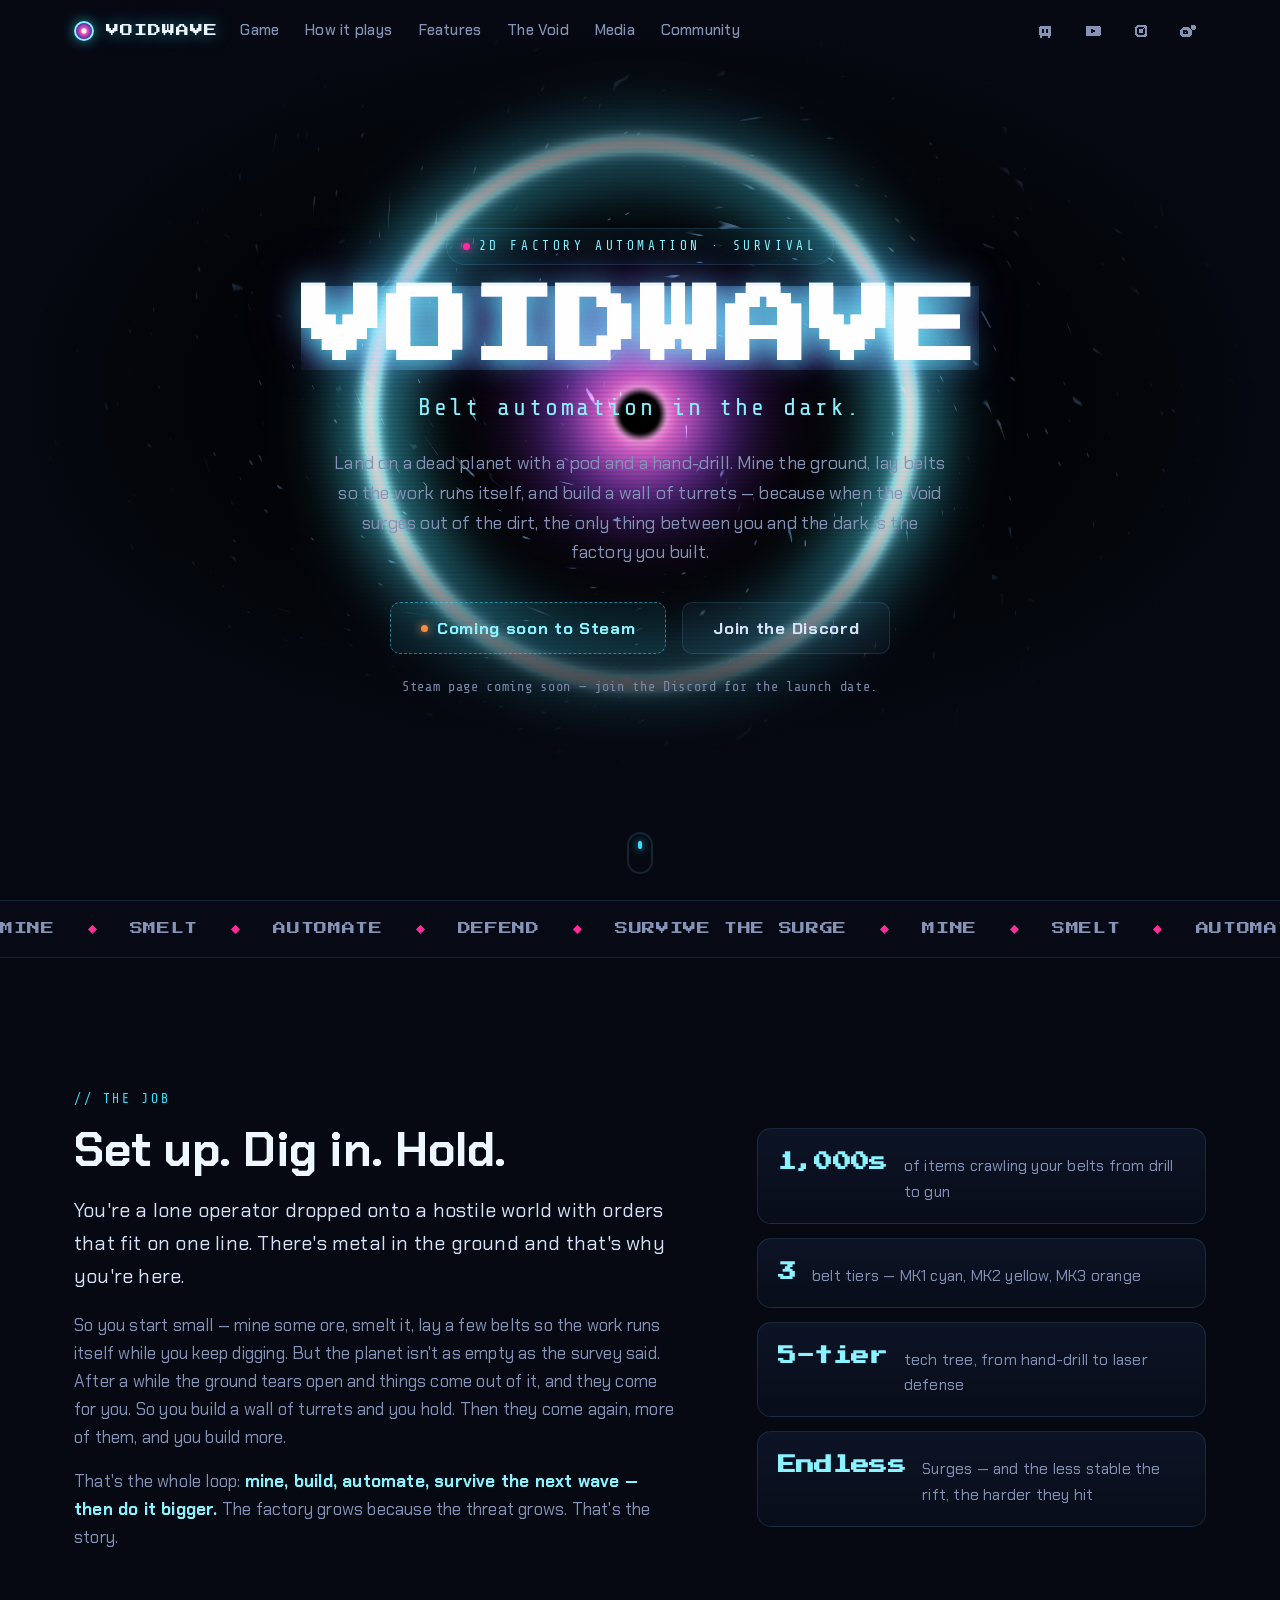
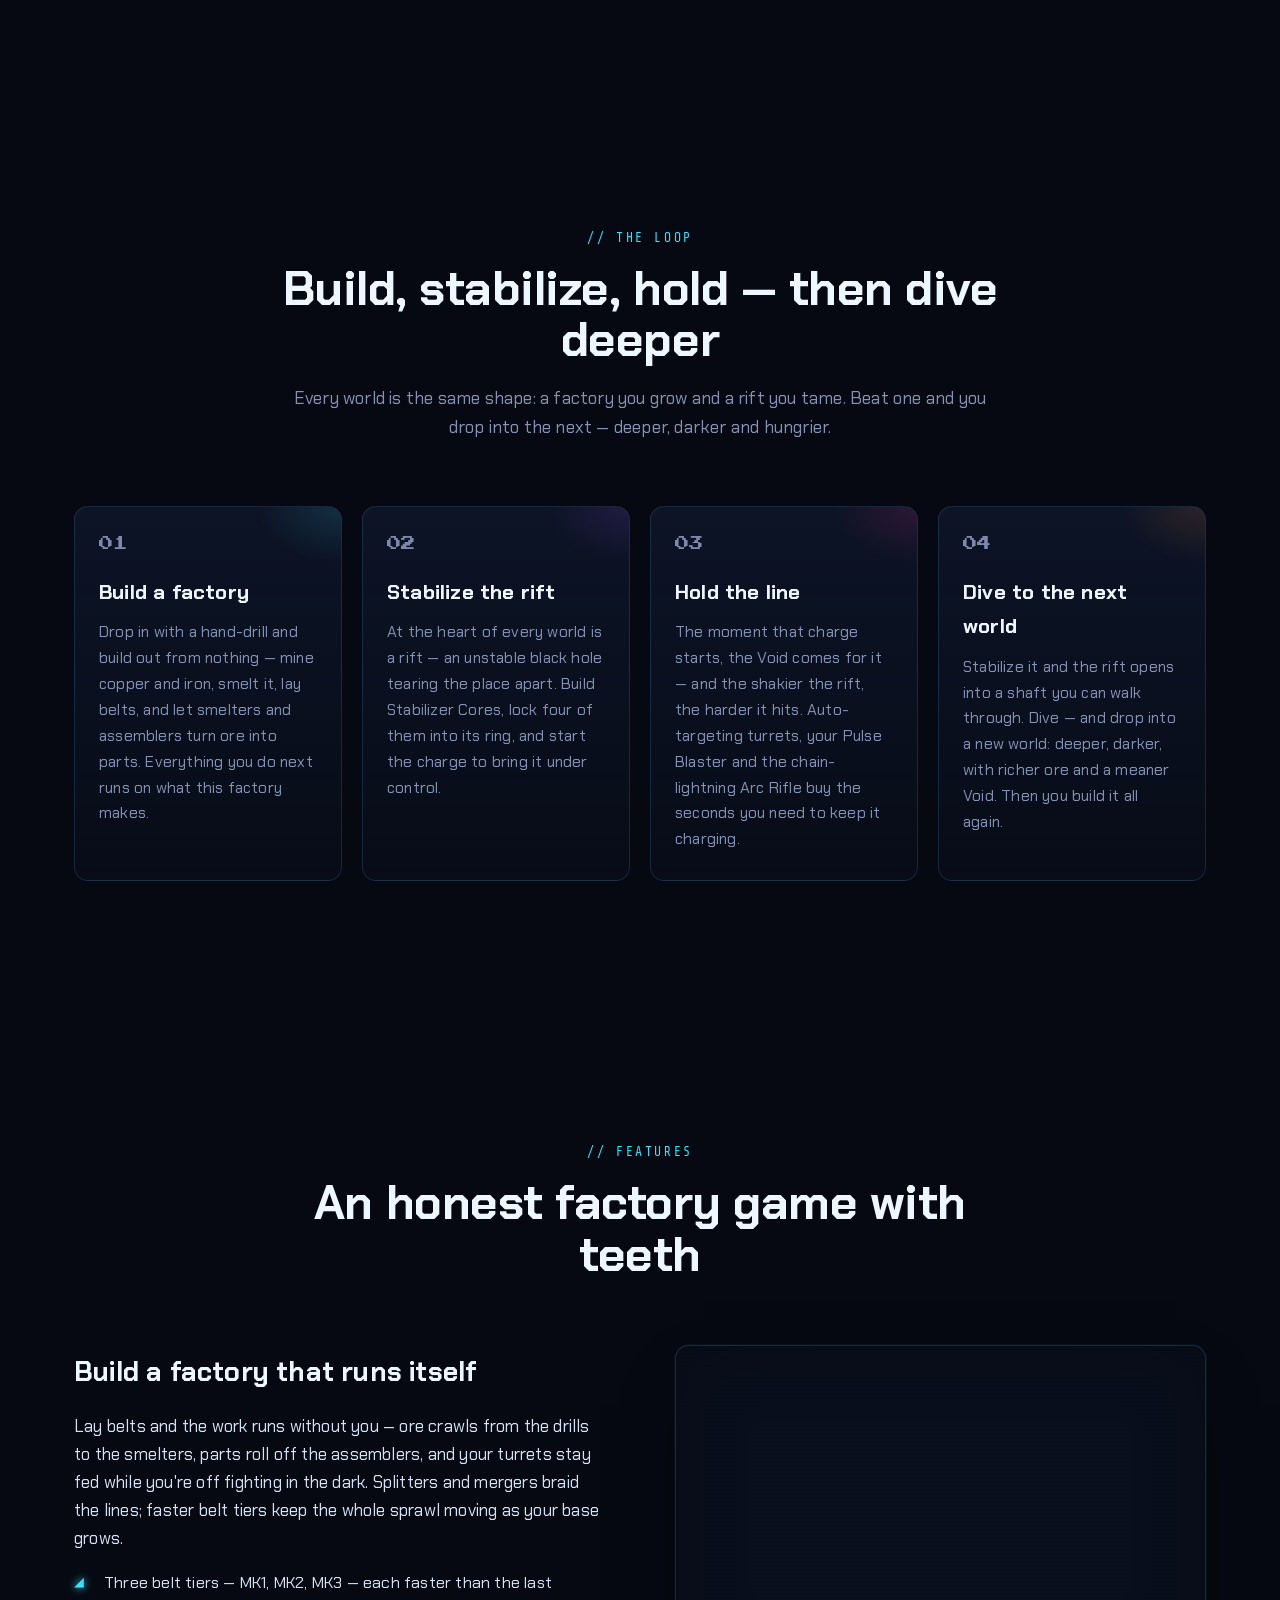
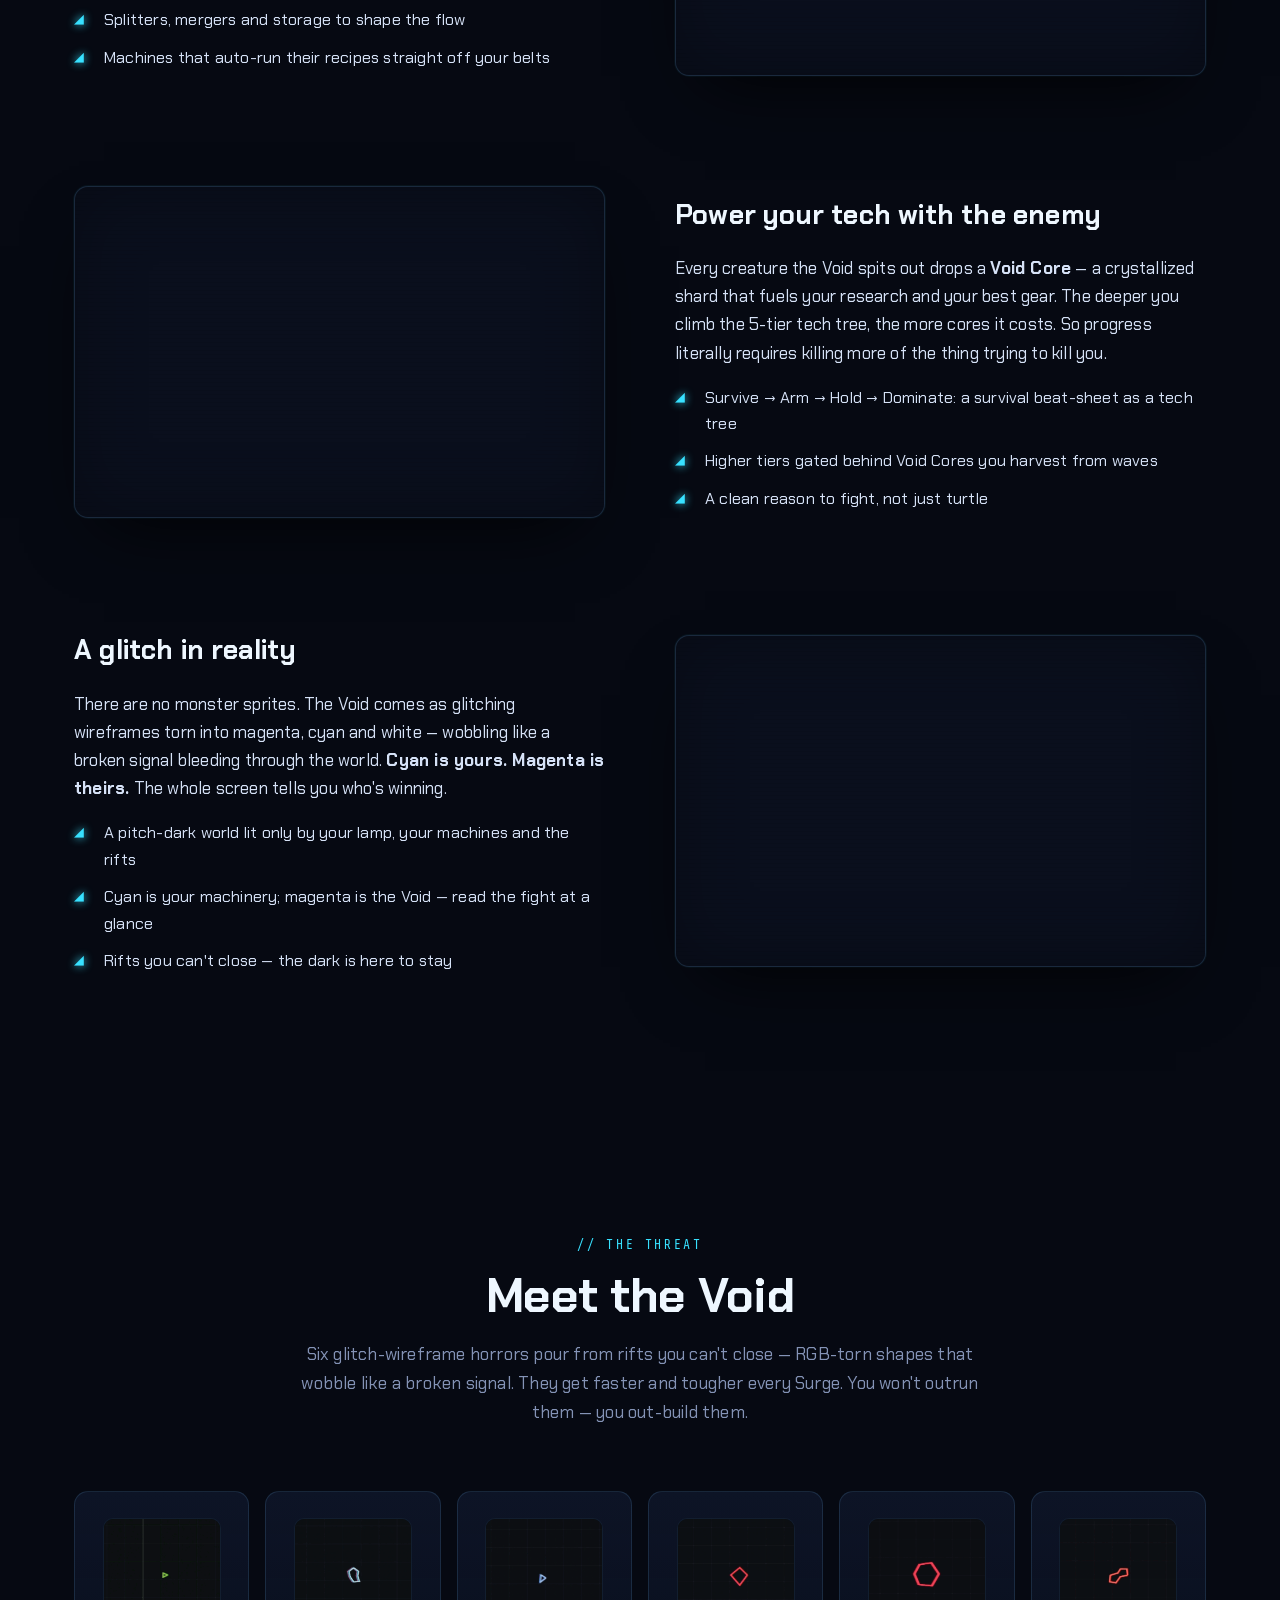
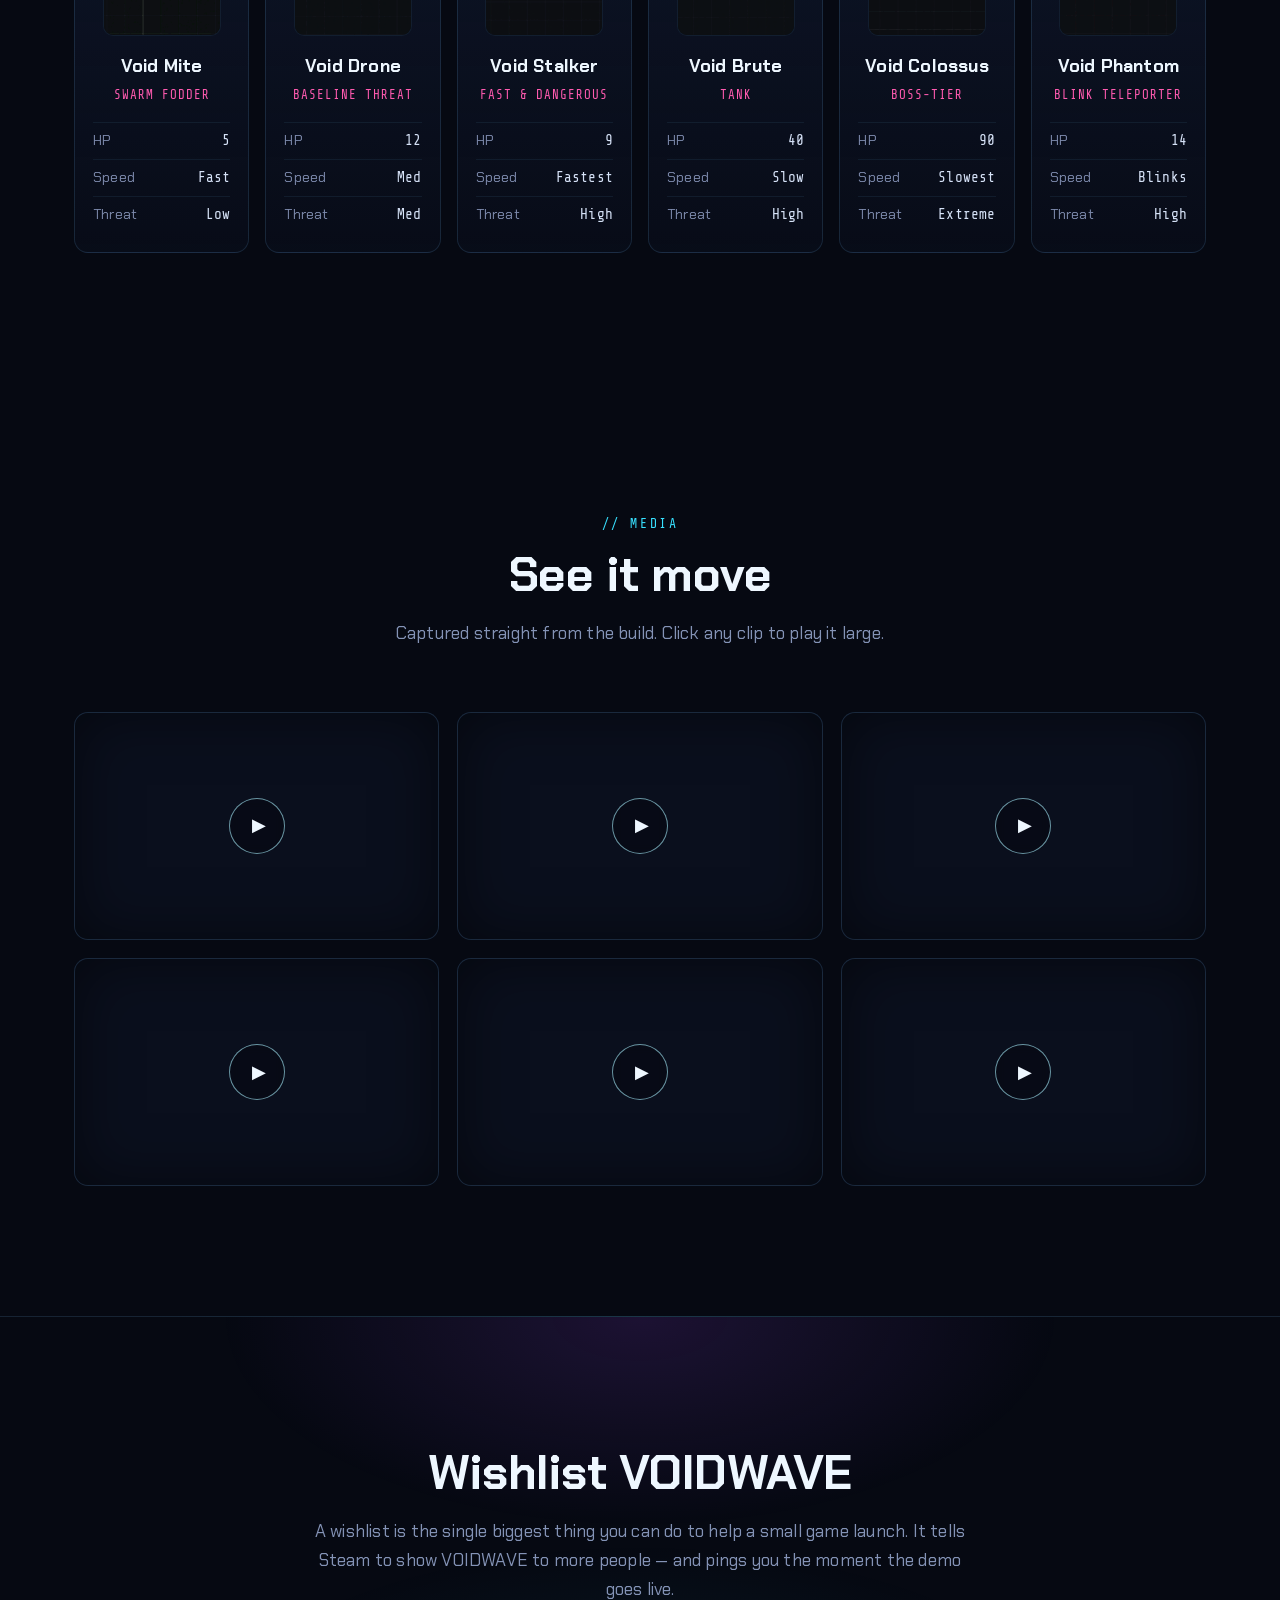
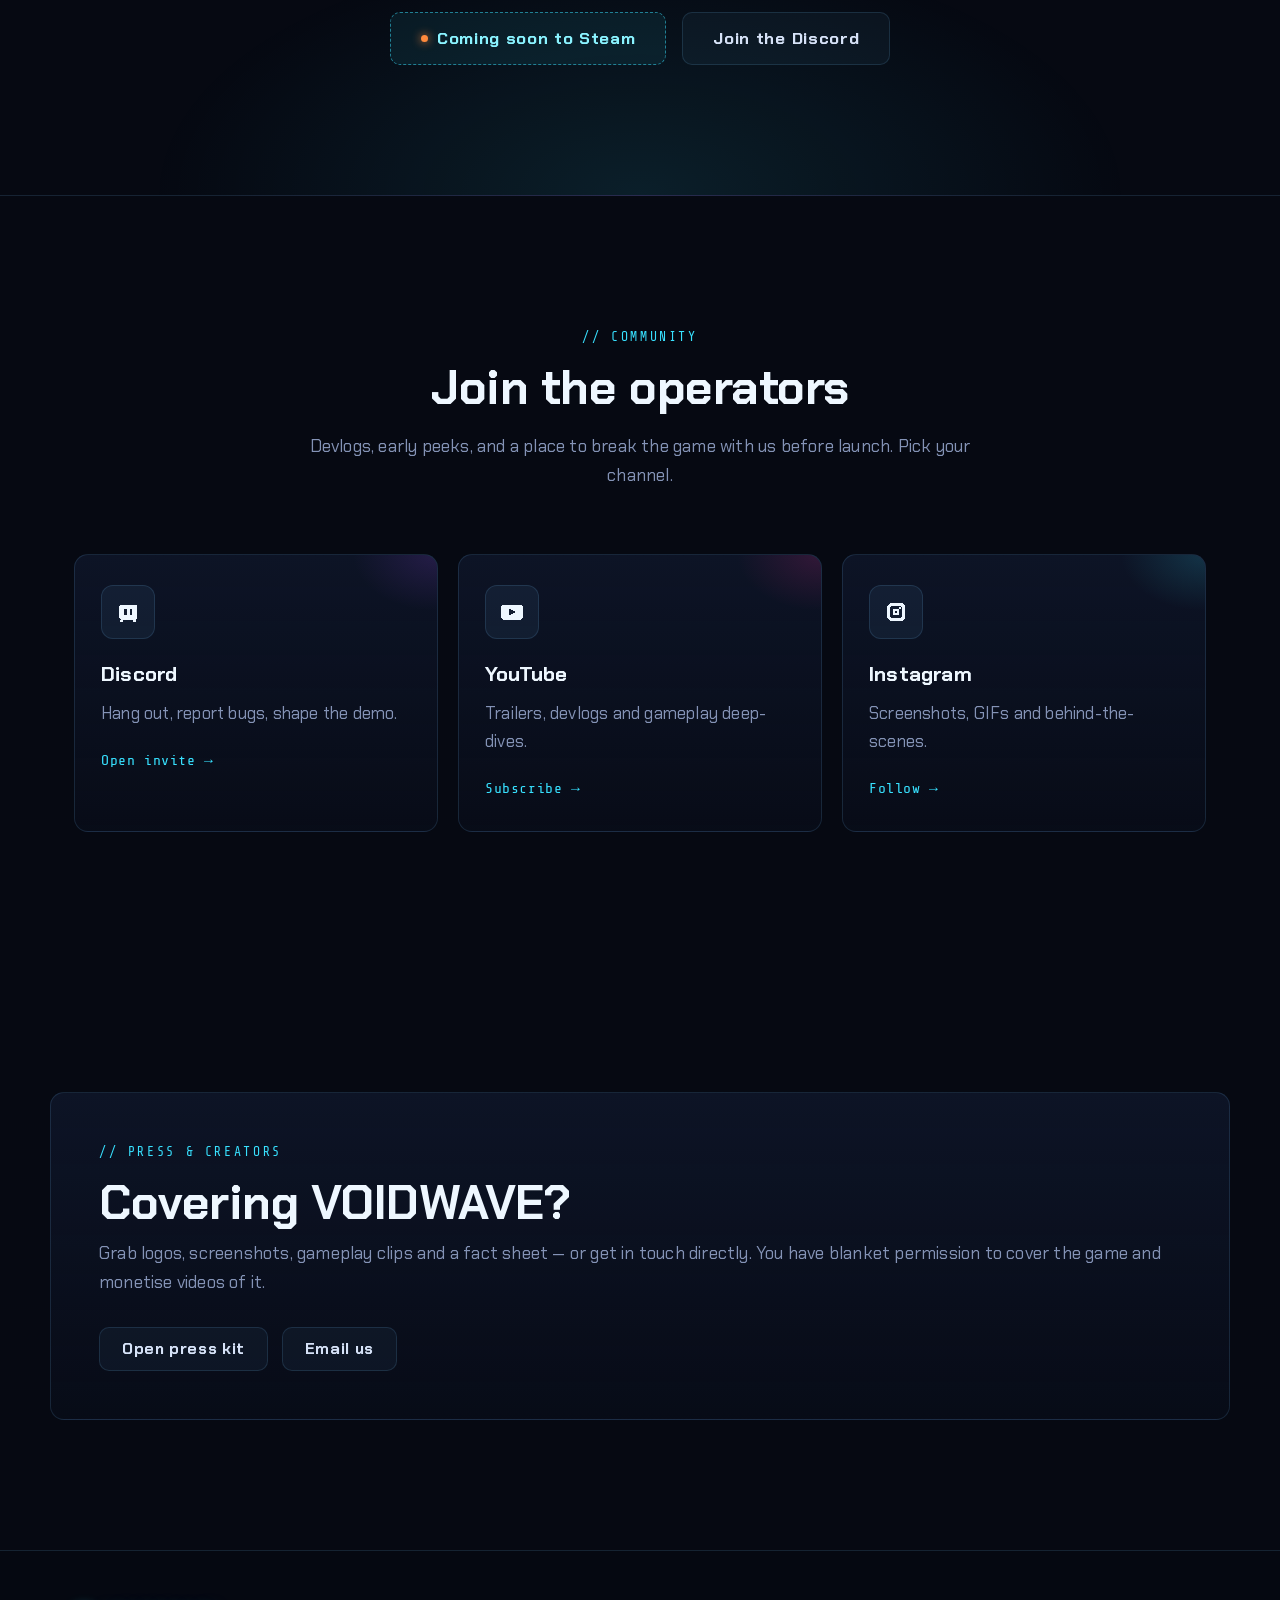
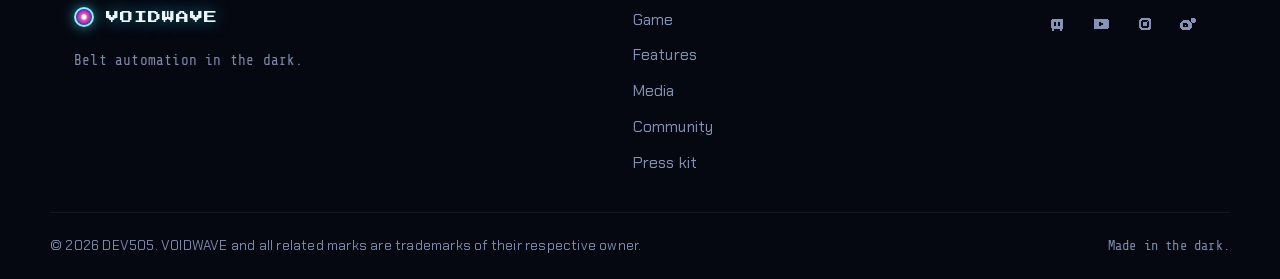
==== index.html @ dd219e82 "changed descriotion" ====
<!DOCTYPE html>
<html lang="en">
<head>
  <meta charset="UTF-8" />
  <meta name="viewport" content="width=device-width, initial-scale=1.0" />
  <title>VOIDWAVE — Belt automation in the dark</title>
  <meta name="description" content="VOIDWAVE is a 2D factory-automation survival game. Land on a dead planet, mine it, automate it with belts, and hold the line as the Void surges out of the ground. Free demo coming to Steam." />
  <meta name="theme-color" content="#060912" />
  <link rel="icon" type="image/svg+xml" href="assets/img/favicon.svg" />
  <link rel="canonical" href="https://voidwave.game/" />

  <!-- Open Graph / social sharing -->
  <meta property="og:type" content="website" />
  <meta property="og:title" content="VOIDWAVE — Belt automation in the dark" />
  <meta property="og:description" content="Land on a dead planet. Mine it. Automate it. Hold the line as the Void surges out of the ground. Free demo coming to Steam." />
  <meta property="og:image" content="assets/img/og-image.jpg" />
  <meta property="og:image:width" content="1200" />
  <meta property="og:image:height" content="630" />
  <meta property="og:image:alt" content="VOIDWAVE — belt automation in the dark. Wishlist on Steam." />
  <meta property="og:url" content="https://voidwave.game/" />
  <meta property="og:site_name" content="VOIDWAVE" />
  <meta name="twitter:card" content="summary_large_image" />
  <meta name="twitter:title" content="VOIDWAVE — Belt automation in the dark" />
  <meta name="twitter:description" content="A 2D factory-automation survival game. Mine, build, automate, survive the Surge." />
  <meta name="twitter:image" content="assets/img/og-image.jpg" />

  <!-- Fonts -->
  <link rel="preconnect" href="https://fonts.googleapis.com" />
  <link rel="preconnect" href="https://fonts.gstatic.com" crossorigin />
  <link href="https://fonts.googleapis.com/css2?family=Press+Start+2P&family=Chakra+Petch:wght@400;500;600;700&family=Share+Tech+Mono&display=swap" rel="stylesheet" />

  <link rel="stylesheet" href="css/style.css?v=202606302153" />
</head>
<body>
  <a class="skip-link" href="#main">Skip to content</a>

  <!-- pixel-art icon sprite (referenced below via <use>) -->
  <svg class="px-defs" width="0" height="0" aria-hidden="true" focusable="false">
    <defs>
      <symbol id="px-discord" viewBox="0 0 16 16"><path fill="currentColor" fill-rule="evenodd" d="M4 4H12L13 5V11L12 12H4L3 11V5L4 4ZM5.7 6.6H7.2V9.4H5.7ZM8.8 6.6H10.3V9.4H8.8ZM3.8 12H5.3V13.2H3.8ZM10.7 12H12.2V13.2H10.7Z"/></symbol>
      <symbol id="px-youtube" viewBox="0 0 16 16"><path fill="currentColor" fill-rule="evenodd" d="M3 4H13L14 5V11L13 12H3L2 11V5L3 4ZM6.4 6.4H7.6V9.6H6.4ZM7.6 7H8.6V9H7.6ZM8.6 7.5H9.4V8.5H8.6Z"/></symbol>
      <symbol id="px-instagram" viewBox="0 0 16 16"><path fill="currentColor" fill-rule="evenodd" d="M5 3H11L13 5V11L11 13H5L3 11V5L5 3ZM5.6 5H10.4L11 5.6V10.4L10.4 11H5.6L5 10.4V5.6L5.6 5ZM6.9 6.2H9.1L9.8 6.9V9.1L9.1 9.8H6.9L6.2 9.1V6.9L6.9 6.2ZM7.7 7.5H8.3V8.5H7.7ZM9.6 5.3H10.7V6.4H9.6Z"/></symbol>
      <symbol id="px-steam" viewBox="0 0 16 16"><path fill="currentColor" fill-rule="evenodd" d="M3 5H8L10 7V11L8 13H3L1 11V7L3 5ZM3.6 7.4H6.4L7 8V10L6.4 10.6H3.6L3 10V8L3.6 7.4ZM4.4 8.4H5.6V9.4H4.4ZM10.5 3H12.5L13.5 4V6L12.5 7H10.5L9.5 6V4L10.5 3Z"/></symbol>
    </defs>
  </svg>

  <!-- ambient background layers (decorative) -->
  <div class="bg" aria-hidden="true">
    <div class="bg-grid"></div>
    <div class="bg-blocks" id="bgBlocks"></div>
    <div class="bg-scanlines"></div>
    <div class="bg-vignette"></div>
  </div>

  <!-- ================= NAV ================= -->
  <header class="nav" id="nav">
    <div class="nav-inner">
      <a class="brand" href="#top" aria-label="VOIDWAVE home">
        <span class="brand-ring" aria-hidden="true"></span>
        <span class="brand-name">VOIDWAVE</span>
      </a>

      <button class="nav-burger" id="navBurger" aria-label="Menu" aria-expanded="false" aria-controls="navMenu">
        <span></span><span></span><span></span>
      </button>

      <div class="nav-menu" id="navMenu">
        <nav class="nav-links" aria-label="Primary">
          <a href="#about">Game</a>
          <a href="#loop">How it plays</a>
          <a href="#features">Features</a>
          <a href="#void">The Void</a>
          <a href="#media">Media</a>
          <a href="#community">Community</a>
        </nav>
        <div class="nav-actions">
          <a class="social-ico" data-link="discord" href="#" aria-label="Discord" target="_blank" rel="noopener"><svg class="px-ico" width="20" height="20" aria-hidden="true"><use href="#px-discord"/></svg></a>
          <a class="social-ico" data-link="youtube" href="#" aria-label="YouTube" target="_blank" rel="noopener"><svg class="px-ico" width="20" height="20" aria-hidden="true"><use href="#px-youtube"/></svg></a>
          <a class="social-ico" data-link="instagram" href="#" aria-label="Instagram" target="_blank" rel="noopener"><svg class="px-ico" width="20" height="20" aria-hidden="true"><use href="#px-instagram"/></svg></a>
          <a class="social-ico" data-link="steam" aria-label="Steam" target="_blank" rel="noopener"><svg class="px-ico" width="20" height="20" aria-hidden="true"><use href="#px-steam"/></svg></a>
        </div>
      </div>
    </div>
  </header>

  <main id="main">
    <span id="top"></span>

    <!-- ================= HERO ================= -->
    <section class="hero" id="hero">
      <div class="hero-media" aria-hidden="true">
        <!-- swap the src below for any clip in /assets/video to change the hero loop -->
        <video class="hero-video" autoplay muted loop playsinline preload="auto" crossorigin="anonymous">
          <source src="assets/video/Attack.mp4" type="video/mp4" />
        </video>
        <canvas class="hero-shader" id="heroShader" aria-hidden="true"></canvas>
        <div class="hero-media-fade"></div>
        <div class="void-ring">
          <span class="vr-orbit"></span>
          <span class="vr-glow"></span>
          <span class="vr-core"></span>
        </div>
      </div>

      <div class="hero-content reveal">
        <p class="eyebrow"><span class="dot"></span> 2D Factory Automation · Survival</p>
        <h1 class="hero-title glitch" data-text="VOIDWAVE">VOIDWAVE</h1>
        <p class="hero-tagline">Belt automation in the dark.</p>
        <p class="hero-sub">
          Land on a dead planet with a pod and a hand-drill. Mine the ground, lay belts so the
          work runs itself, and build a wall of turrets — because when the Void surges out of the
          dirt, the only thing between you and the dark is the factory you built.
        </p>
        <div class="hero-cta">
          <a class="btn btn-primary btn-lg" data-link="steam" data-soon="Coming soon to Steam" href="#" target="_blank" rel="noopener">
            <span class="btn-ico" aria-hidden="true">◢</span> <span class="btn-label">Wishlist on Steam</span>
          </a>
          <a class="btn btn-ghost btn-lg" data-link="discord" href="#" target="_blank" rel="noopener">
            Join the Discord
          </a>
        </div>
        <p class="hero-note" data-demo-note>Free demo coming soon to Steam — wishlist to get notified.</p>
      </div>

      <a class="scroll-cue" href="#about" aria-label="Scroll down">
        <span></span>
      </a>
    </section>

    <!-- marquee (two identical groups; each repeats the phrase to exceed the viewport,
         so translateX(-50%) loops seamlessly with no gap) -->
    <div class="marquee" aria-hidden="true">
      <div class="marquee-track">
        <div class="marquee-group">
          <span>MINE</span><i>◆</i><span>SMELT</span><i>◆</i><span>AUTOMATE</span><i>◆</i><span>DEFEND</span><i>◆</i><span>SURVIVE THE SURGE</span><i>◆</i>
          <span>MINE</span><i>◆</i><span>SMELT</span><i>◆</i><span>AUTOMATE</span><i>◆</i><span>DEFEND</span><i>◆</i><span>SURVIVE THE SURGE</span><i>◆</i>
          <span>MINE</span><i>◆</i><span>SMELT</span><i>◆</i><span>AUTOMATE</span><i>◆</i><span>DEFEND</span><i>◆</i><span>SURVIVE THE SURGE</span><i>◆</i>
        </div>
        <div class="marquee-group" aria-hidden="true">
          <span>MINE</span><i>◆</i><span>SMELT</span><i>◆</i><span>AUTOMATE</span><i>◆</i><span>DEFEND</span><i>◆</i><span>SURVIVE THE SURGE</span><i>◆</i>
          <span>MINE</span><i>◆</i><span>SMELT</span><i>◆</i><span>AUTOMATE</span><i>◆</i><span>DEFEND</span><i>◆</i><span>SURVIVE THE SURGE</span><i>◆</i>
          <span>MINE</span><i>◆</i><span>SMELT</span><i>◆</i><span>AUTOMATE</span><i>◆</i><span>DEFEND</span><i>◆</i><span>SURVIVE THE SURGE</span><i>◆</i>
        </div>
      </div>
    </div>

    <!-- ================= ABOUT / PITCH ================= -->
    <section class="section about" id="about">
      <div class="wrap">
        <div class="about-grid">
          <div class="reveal">
            <p class="kicker">// the job</p>
            <h2 class="h2">Set up. Dig in. Hold.</h2>
            <p class="lead">
              You're a lone operator dropped onto a hostile world with orders that fit on one line.
              There's metal in the ground and that's why you're here.
            </p>
            <p class="body">
              So you start small — mine some ore, smelt it, lay a few belts so the work runs itself
              while you keep digging. But the planet isn't as empty as the survey said. After a while
              the ground tears open and things come out of it, and they come for you. So you build a
              wall of turrets and you hold. Then they come again, more of them, and you build more.
            </p>
            <p class="body">
              That's the whole loop: <strong>mine, build, automate, survive the next wave — then do
              it bigger.</strong> The factory grows because the threat grows. That's the story.
            </p>
          </div>
          <ul class="stat-list reveal">
            <li><b>1,000s</b><span>of items crawling your belts from drill to gun</span></li>
            <li><b>3</b><span>belt tiers — MK1 cyan, MK2 yellow, MK3 orange</span></li>
            <li><b>5-tier</b><span>tech tree, from hand-drill to laser defense</span></li>
            <li><b>Endless</b><span>Surges — and the less stable the rift, the harder they hit</span></li>
          </ul>
        </div>
      </div>
    </section>

    <!-- ================= CORE LOOP ================= -->
    <section class="section loop" id="loop">
      <div class="wrap">
        <div class="section-head reveal">
          <p class="kicker">// the loop</p>
          <h2 class="h2">Build, stabilize, hold — then dive deeper</h2>
          <p class="section-sub">Every world is the same shape: a factory you grow and a rift you
            tame. Beat one and you drop into the next — deeper, darker and hungrier.</p>
        </div>
        <div class="loop-grid">
          <article class="card loop-card reveal" data-accent="cyan">
            <span class="loop-num">01</span>
            <h3>Build a factory</h3>
            <p>Drop in with a hand-drill and build out from nothing — mine copper and iron, smelt it,
              lay belts, and let smelters and assemblers turn ore into parts. Everything you do next
              runs on what this factory makes.</p>
          </article>
          <article class="card loop-card reveal" data-accent="purple">
            <span class="loop-num">02</span>
            <h3>Stabilize the rift</h3>
            <p>At the heart of every world is a rift — an unstable black hole tearing the place apart.
              Build Stabilizer Cores, lock four of them into its ring, and start the charge to bring
              it under control.</p>
          </article>
          <article class="card loop-card reveal" data-accent="magenta">
            <span class="loop-num">03</span>
            <h3>Hold the line</h3>
            <p>The moment that charge starts, the Void comes for it — and the shakier the rift, the
              harder it hits. Auto-targeting turrets, your Pulse Blaster and the chain-lightning Arc
              Rifle buy the seconds you need to keep it charging.</p>
          </article>
          <article class="card loop-card reveal" data-accent="orange">
            <span class="loop-num">04</span>
            <h3>Dive to the next world</h3>
            <p>Stabilize it and the rift opens into a shaft you can walk through. Dive — and drop into
              a new world: deeper, darker, with richer ore and a meaner Void. Then you build it all
              again.</p>
          </article>
        </div>
      </div>
    </section>

    <!-- ================= FEATURES ================= -->
    <section class="section features" id="features">
      <div class="wrap">
        <div class="section-head reveal">
          <p class="kicker">// features</p>
          <h2 class="h2">An honest factory game with teeth</h2>
        </div>

        <div class="feature-row reveal">
          <div class="feature-text">
            <h3 class="h3">Build a factory that runs itself</h3>
            <p>Lay belts and the work runs without you — ore crawls from the drills to the smelters,
              parts roll off the assemblers, and your turrets stay fed while you're off fighting in
              the dark. Splitters and mergers braid the lines; faster belt tiers keep the whole
              sprawl moving as your base grows.</p>
            <ul class="ticks">
              <li>Three belt tiers — MK1, MK2, MK3 — each faster than the last</li>
              <li>Splitters, mergers and storage to shape the flow</li>
              <li>Machines that auto-run their recipes straight off your belts</li>
            </ul>
          </div>
          <div class="feature-media">
            <video class="clip" muted loop playsinline preload="none" data-lazyvid="assets/video/Q1.mp4"></video>
          </div>
        </div>

        <div class="feature-row reverse reveal">
          <div class="feature-text">
            <h3 class="h3">Power your tech with the enemy</h3>
            <p>Every creature the Void spits out drops a <strong>Void Core</strong> — a crystallized
              shard that fuels your research and your best gear. The deeper you climb the 5-tier tech
              tree, the more cores it costs. So progress literally requires killing more of the thing
              trying to kill you.</p>
            <ul class="ticks">
              <li>Survive → Arm → Hold → Dominate: a survival beat-sheet as a tech tree</li>
              <li>Higher tiers gated behind Void Cores you harvest from waves</li>
              <li>A clean reason to fight, not just turtle</li>
            </ul>
          </div>
          <div class="feature-media">
            <video class="clip" muted loop playsinline preload="none" data-lazyvid="assets/video/Q5.mp4"></video>
          </div>
        </div>

        <div class="feature-row reveal">
          <div class="feature-text">
            <h3 class="h3">A glitch in reality</h3>
            <p>There are no monster sprites. The Void comes as glitching wireframes torn into
              magenta, cyan and white — wobbling like a broken signal bleeding through the world.
              <strong>Cyan is yours. Magenta is theirs.</strong> The whole screen tells you who's
              winning.</p>
            <ul class="ticks">
              <li>A pitch-dark world lit only by your lamp, your machines and the rifts</li>
              <li>Cyan is your machinery; magenta is the Void — read the fight at a glance</li>
              <li>Rifts you can't close — the dark is here to stay</li>
            </ul>
          </div>
          <div class="feature-media">
            <video class="clip" muted loop playsinline preload="none" data-lazyvid="assets/video/Attack.mp4"></video>
          </div>
        </div>
      </div>
    </section>

    <!-- ================= THE VOID ================= -->
    <section class="section void" id="void">
      <div class="wrap">
        <div class="section-head reveal">
          <p class="kicker">// the threat</p>
          <h2 class="h2">Meet the Void</h2>
          <p class="section-sub">Six glitch-wireframe horrors pour from rifts you can't close —
            RGB-torn shapes that wobble like a broken signal. They get faster and tougher every
            Surge. You won't outrun them — you out-build them.</p>
        </div>
        <div class="void-grid">
          <article class="card void-card reveal">
            <img class="vc-gif" src="assets/img/Mite.gif?v=202606302153" width="120" height="120" alt="Void Mite — green wireframe triangle" loading="lazy" decoding="async" />
            <h3>Void Mite</h3>
            <p class="vc-role">Swarm fodder</p>
            <dl class="vc-stats"><div><dt>HP</dt><dd>5</dd></div><div><dt>Speed</dt><dd>Fast</dd></div><div><dt>Threat</dt><dd>Low</dd></div></dl>
          </article>
          <article class="card void-card reveal">
            <img class="vc-gif" src="assets/img/Drone.gif?v=202606302153" width="120" height="120" alt="Void Drone — magenta and cyan wireframe octagon" loading="lazy" decoding="async" />
            <h3>Void Drone</h3>
            <p class="vc-role">Baseline threat</p>
            <dl class="vc-stats"><div><dt>HP</dt><dd>12</dd></div><div><dt>Speed</dt><dd>Med</dd></div><div><dt>Threat</dt><dd>Med</dd></div></dl>
          </article>
          <article class="card void-card reveal">
            <img class="vc-gif" src="assets/img/Stalker.gif?v=202606302153" width="120" height="120" alt="Void Stalker — violet wireframe triangle" loading="lazy" decoding="async" />
            <h3>Void Stalker</h3>
            <p class="vc-role">Fast &amp; dangerous</p>
            <dl class="vc-stats"><div><dt>HP</dt><dd>9</dd></div><div><dt>Speed</dt><dd>Fastest</dd></div><div><dt>Threat</dt><dd>High</dd></div></dl>
          </article>
          <article class="card void-card reveal">
            <img class="vc-gif" src="assets/img/Brute.gif?v=202606302153" width="120" height="120" alt="Void Brute — red wireframe diamond" loading="lazy" decoding="async" />
            <h3>Void Brute</h3>
            <p class="vc-role">Tank</p>
            <dl class="vc-stats"><div><dt>HP</dt><dd>40</dd></div><div><dt>Speed</dt><dd>Slow</dd></div><div><dt>Threat</dt><dd>High</dd></div></dl>
          </article>
          <article class="card void-card reveal">
            <img class="vc-gif" src="assets/img/Colosus.gif?v=202606302153" width="120" height="120" alt="Void Colossus — red wireframe hexagon" loading="lazy" decoding="async" />
            <h3>Void Colossus</h3>
            <p class="vc-role">Boss-tier</p>
            <dl class="vc-stats"><div><dt>HP</dt><dd>90</dd></div><div><dt>Speed</dt><dd>Slowest</dd></div><div><dt>Threat</dt><dd>Extreme</dd></div></dl>
          </article>
          <article class="card void-card reveal">
            <img class="vc-gif" src="assets/img/Phantom.gif?v=202606302153" width="120" height="120" alt="Void Phantom — crimson wireframe that teleports" loading="lazy" decoding="async" />
            <h3>Void Phantom</h3>
            <p class="vc-role">Blink teleporter</p>
            <dl class="vc-stats"><div><dt>HP</dt><dd>14</dd></div><div><dt>Speed</dt><dd>Blinks</dd></div><div><dt>Threat</dt><dd>High</dd></div></dl>
          </article>
        </div>
      </div>
    </section>

    <!-- ================= MEDIA ================= -->
    <section class="section media" id="media">
      <div class="wrap">
        <div class="section-head reveal">
          <p class="kicker">// media</p>
          <h2 class="h2">See it move</h2>
          <p class="section-sub">Captured straight from the build. Click any clip to play it large.</p>
        </div>
        <div class="gallery" id="gallery">
          <button class="shot reveal" data-vid="assets/video/Q1.mp4" aria-label="Play gameplay clip — belt automation"><video muted loop playsinline preload="none" data-lazyvid="assets/video/Q1.mp4" aria-hidden="true"></video><span class="play" aria-hidden="true">▶</span></button>
          <button class="shot reveal" data-vid="assets/video/Q2.mp4" aria-label="Play gameplay clip — factory build"><video muted loop playsinline preload="none" data-lazyvid="assets/video/Q2.mp4" aria-hidden="true"></video><span class="play" aria-hidden="true">▶</span></button>
          <button class="shot reveal" data-vid="assets/video/Q3.mp4" aria-label="Play gameplay clip — production chain"><video muted loop playsinline preload="none" data-lazyvid="assets/video/Q3.mp4" aria-hidden="true"></video><span class="play" aria-hidden="true">▶</span></button>
          <button class="shot reveal" data-vid="assets/video/Q6.mp4" aria-label="Play gameplay clip — turret defense"><video muted loop playsinline preload="none" data-lazyvid="assets/video/Q6.mp4" aria-hidden="true"></video><span class="play" aria-hidden="true">▶</span></button>
          <button class="shot reveal" data-vid="assets/video/Attack.mp4" aria-label="Play gameplay clip — surviving a Surge"><video muted loop playsinline preload="none" data-lazyvid="assets/video/Attack.mp4" aria-hidden="true"></video><span class="play" aria-hidden="true">▶</span></button>
          <button class="shot reveal" data-vid="assets/video/Q5.mp4" aria-label="Play gameplay clip — the Void"><video muted loop playsinline preload="none" data-lazyvid="assets/video/Q5.mp4" aria-hidden="true"></video><span class="play" aria-hidden="true">▶</span></button>
        </div>
      </div>
    </section>

    <!-- ================= WISHLIST CTA BAND ================= -->
    <section class="section cta-band">
      <div class="wrap cta-inner reveal">
        <div class="void-ring small" aria-hidden="true"><span class="vr-orbit"></span><span class="vr-glow"></span><span class="vr-core"></span></div>
        <h2 class="h2">Wishlist VOIDWAVE</h2>
        <p class="section-sub">A wishlist is the single biggest thing you can do to help a small game
          launch. It tells Steam to show VOIDWAVE to more people — and pings you the moment the demo
          goes live.</p>
        <div class="hero-cta center">
          <a class="btn btn-primary btn-lg" data-link="steam" data-soon="Coming soon to Steam" href="#" target="_blank" rel="noopener">
            <span class="btn-ico" aria-hidden="true">◢</span> <span class="btn-label">Wishlist on Steam</span>
          </a>
          <a class="btn btn-ghost btn-lg" data-link="discord" href="#" target="_blank" rel="noopener">Join the Discord</a>
        </div>
      </div>
    </section>

    <!-- ================= COMMUNITY ================= -->
    <section class="section community" id="community">
      <div class="wrap">
        <div class="section-head reveal">
          <p class="kicker">// community</p>
          <h2 class="h2">Join the operators</h2>
          <p class="section-sub">Devlogs, early peeks, and a place to break the game with us before
            launch. Pick your channel.</p>
        </div>
        <div class="community-grid">
          <a class="card community-card reveal" data-link="discord" href="#" target="_blank" rel="noopener" data-accent="purple">
            <span class="cc-ico"><svg class="px-ico" width="30" height="30" aria-hidden="true"><use href="#px-discord"/></svg></span>
            <h3>Discord</h3>
            <p>Hang out, report bugs, shape the demo.</p>
            <span class="cc-go">Open invite →</span>
          </a>
          <a class="card community-card reveal" data-link="youtube" href="#" target="_blank" rel="noopener" data-accent="magenta">
            <span class="cc-ico"><svg class="px-ico" width="30" height="30" aria-hidden="true"><use href="#px-youtube"/></svg></span>
            <h3>YouTube</h3>
            <p>Trailers, devlogs and gameplay deep-dives.</p>
            <span class="cc-go">Subscribe →</span>
          </a>
          <a class="card community-card reveal" data-link="instagram" href="#" target="_blank" rel="noopener" data-accent="cyan">
            <span class="cc-ico"><svg class="px-ico" width="30" height="30" aria-hidden="true"><use href="#px-instagram"/></svg></span>
            <h3>Instagram</h3>
            <p>Screenshots, GIFs and behind-the-scenes.</p>
            <span class="cc-go">Follow →</span>
          </a>
        </div>
      </div>
    </section>

    <!-- ================= PRESS ================= -->
    <section class="section press">
      <div class="wrap press-inner reveal">
        <div>
          <p class="kicker">// press &amp; creators</p>
          <h2 class="h2">Covering VOIDWAVE?</h2>
          <p class="section-sub">Grab logos, screenshots, gameplay clips and a fact sheet — or get in
            touch directly. You have blanket permission to cover the game and monetise videos of it.</p>
        </div>
        <div class="press-actions">
          <a class="btn btn-ghost" href="presskit.html">Open press kit</a>
          <a class="btn btn-ghost" data-link="press" href="#">Email us</a>
        </div>
      </div>
    </section>
  </main>

  <!-- ================= FOOTER ================= -->
  <footer class="footer">
    <div class="wrap footer-inner">
      <div class="footer-brand">
        <a class="brand" href="#top" aria-label="VOIDWAVE home">
          <span class="brand-ring" aria-hidden="true"></span>
          <span class="brand-name">VOIDWAVE</span>
        </a>
        <p class="footer-tag">Belt automation in the dark.</p>
      </div>
      <nav class="footer-links" aria-label="Footer">
        <a href="#about">Game</a>
        <a href="#features">Features</a>
        <a href="#media">Media</a>
        <a href="#community">Community</a>
        <a href="presskit.html">Press kit</a>
      </nav>
      <div class="footer-social">
        <a class="social-ico" data-link="discord" href="#" aria-label="Discord" target="_blank" rel="noopener"><svg class="px-ico" width="20" height="20" aria-hidden="true"><use href="#px-discord"/></svg></a>
        <a class="social-ico" data-link="youtube" href="#" aria-label="YouTube" target="_blank" rel="noopener"><svg class="px-ico" width="20" height="20" aria-hidden="true"><use href="#px-youtube"/></svg></a>
        <a class="social-ico" data-link="instagram" href="#" aria-label="Instagram" target="_blank" rel="noopener"><svg class="px-ico" width="20" height="20" aria-hidden="true"><use href="#px-instagram"/></svg></a>
        <a class="social-ico" data-link="steam" aria-label="Steam" target="_blank" rel="noopener"><svg class="px-ico" width="20" height="20" aria-hidden="true"><use href="#px-steam"/></svg></a>
      </div>
    </div>
    <div class="wrap footer-bottom">
      <p>© <span id="year">2026</span> <span data-studio>DEV505</span>. VOIDWAVE and all related marks are trademarks of their respective owner.</p>
      <p class="footer-made">Made in the dark.</p>
    </div>
  </footer>

  <!-- lightbox -->
  <div class="lightbox" id="lightbox" role="dialog" aria-modal="true" aria-label="Gameplay clip" aria-hidden="true">
    <button class="lb-close" id="lbClose" aria-label="Close clip">✕</button>
    <video class="lb-video" id="lbVideo" controls playsinline></video>
  </div>

  <script src="js/config.js?v=202606302153"></script>
  <script src="js/main.js?v=202606302153"></script>
  <script src="js/shader.js?v=202606302153" defer></script>
</body>
</html>
---- css/style.css ----
/* =====================================================================
   VOIDWAVE — landing page styles
   Color language (from the game): cyan = your infrastructure,
   magenta/purple = the Void, orange = heat & smelting.
   ===================================================================== */

:root {
  --bg:        #060912;
  --bg-2:      #0a0f1d;
  --panel:     #0d1426;
  --panel-2:   #111a30;
  --line:      rgba(120, 200, 255, 0.14);
  --line-soft: rgba(120, 200, 255, 0.08);

  --cyan:      #38e1ff;
  --cyan-bri:  #8af3ff;
  --magenta:   #ff2d9b;
  --pink:      #ff5bb0;
  --purple:    #a44bff;
  --orange:    #ff8a3d;

  --text:      #d6e2f7;
  --muted:     #8493b6;
  --dim:       #7c89ab; /* AA-contrast on --bg for small text */
  --white:     #eef7ff;

  --maxw: 1180px;
  --radius: 14px;
  --ease: cubic-bezier(.2, .7, .2, 1);

  --font-disp: 'Press Start 2P', monospace;
  --font-ui:   'Chakra Petch', system-ui, sans-serif;
  --font-mono: 'Share Tech Mono', ui-monospace, monospace;
}

* { box-sizing: border-box; }

html { scroll-behavior: smooth; }

body {
  margin: 0;
  background: var(--bg);
  color: var(--text);
  font-family: var(--font-ui);
  font-size: 17px;
  line-height: 1.65;
  letter-spacing: .2px;
  overflow-x: hidden;
  -webkit-font-smoothing: antialiased;
}

img, video { display: block; max-width: 100%; }
a { color: inherit; text-decoration: none; }

.wrap { width: 100%; max-width: var(--maxw); margin-inline: auto; padding-inline: 24px; }

.skip-link {
  position: fixed; top: -60px; left: 16px; z-index: 200;
  background: var(--cyan); color: #04121a; padding: 10px 16px;
  border-radius: 8px; font-weight: 700; transition: top .2s;
}
.skip-link:focus { top: 16px; }

:focus-visible { outline: 2px solid var(--cyan); outline-offset: 3px; border-radius: 4px; }

/* ============ ambient background ============ */
.bg { position: fixed; inset: 0; z-index: -2; overflow: hidden;
  background:
    radial-gradient(900px 600px at 78% -5%, rgba(164,75,255,.12), transparent 60%),
    radial-gradient(1000px 700px at 12% 8%, rgba(56,225,255,.10), transparent 55%),
    radial-gradient(1200px 900px at 50% 120%, rgba(255,45,155,.10), transparent 60%),
    var(--bg);
}
.bg-grid {
  position: absolute; inset: -2px;
  background-image:
    linear-gradient(var(--line-soft) 1px, transparent 1px),
    linear-gradient(90deg, var(--line-soft) 1px, transparent 1px);
  background-size: 46px 46px;
  mask-image: radial-gradient(ellipse 90% 80% at 50% 30%, #000 40%, transparent 100%);
}
.bg-blocks { position: absolute; inset: 0; }
.bg-blocks i {
  position: absolute; display: block; border: 1px solid rgba(120,200,255,.18);
  background: rgba(120,200,255,.03); animation: drift linear infinite;
}
@keyframes drift {
  from { transform: translateY(20px); opacity: 0; }
  10%  { opacity: .7; }
  90%  { opacity: .7; }
  to   { transform: translateY(-110vh); opacity: 0; }
}
.bg-scanlines {
  position: absolute; inset: 0; pointer-events: none; opacity: .35;
  background: repeating-linear-gradient(transparent 0 2px, rgba(0,0,0,.22) 2px 3px);
  mix-blend-mode: overlay;
}
.bg-vignette { position: absolute; inset: 0; pointer-events: none;
  box-shadow: inset 0 0 360px 60px rgba(0,0,0,.85); }

/* ============ buttons ============ */
.btn {
  --c: var(--cyan);
  display: inline-flex; align-items: center; gap: .55em;
  font-family: var(--font-ui); font-weight: 700; font-size: .98rem;
  letter-spacing: .04em; line-height: 1;
  padding: 13px 22px; border-radius: 10px; cursor: pointer;
  border: 1px solid transparent; transition: transform .18s var(--ease), box-shadow .2s, background .2s;
  white-space: nowrap;
}
.btn-lg { padding: 17px 30px; font-size: 1.05rem; }
.btn-ico { color: inherit; font-size: .85em; transform: translateY(-1px); }

.btn-primary {
  color: #06101a;
  background: linear-gradient(135deg, var(--cyan), #34c8ff 55%, var(--cyan-bri));
  box-shadow: 0 0 0 1px rgba(138,243,255,.5), 0 10px 30px -8px rgba(56,225,255,.6);
}
.btn-primary:hover { transform: translateY(-2px); box-shadow: 0 0 0 1px rgba(138,243,255,.8), 0 16px 40px -8px rgba(56,225,255,.75); }

.btn-ghost {
  color: var(--text);
  background: rgba(120,200,255,.05);
  border-color: var(--line);
}
.btn-ghost:hover { transform: translateY(-2px); border-color: var(--cyan); color: var(--white); background: rgba(56,225,255,.1); }

.btn-wishlist {
  color: #06101a; background: linear-gradient(135deg, var(--cyan), var(--cyan-bri));
  padding: 10px 16px; font-size: .9rem;
  box-shadow: 0 0 22px -6px rgba(56,225,255,.7);
}
.btn-wishlist:hover { transform: translateY(-1px); }

/* "Coming soon" Steam state (set steamLive:true in config to switch to a live link) */
.btn.is-soon {
  cursor: default; color: var(--cyan-bri);
  background: rgba(56,225,255,.07);
  border: 1px dashed rgba(56,225,255,.5);
  box-shadow: none;
}
.btn.is-soon:hover { transform: none; box-shadow: none; background: rgba(56,225,255,.07); }
.btn.is-soon .btn-ico { display: none; }
.btn.is-soon::before {
  content: ''; flex: none; width: 7px; height: 7px; border-radius: 50%;
  background: var(--orange); box-shadow: 0 0 10px var(--orange);
  animation: blink 1.6s steps(1) infinite;
}

/* ============ nav ============ */
.nav {
  position: fixed; top: 0; left: 0; right: 0; z-index: 100;
  transition: background .3s, border-color .3s, backdrop-filter .3s;
  border-bottom: 1px solid transparent;
}
.nav.scrolled {
  background: rgba(8,12,22,.82); backdrop-filter: blur(12px);
  border-bottom-color: var(--line);
}
.nav-inner {
  max-width: var(--maxw); margin-inline: auto; padding: 14px 24px;
  display: flex; align-items: center; gap: 22px;
}
.brand { display: inline-flex; align-items: center; gap: 12px; }
.brand-ring {
  width: 20px; height: 20px; border-radius: 50%; flex: none;
  border: 2px solid var(--cyan-bri);
  background: radial-gradient(circle at 50% 50%, #fff 0 18%, var(--pink) 30%, var(--purple) 60%, #160024 100%);
  box-shadow: 0 0 14px -2px var(--cyan), inset 0 0 6px rgba(0,0,0,.6);
}
.brand-name {
  font-family: var(--font-disp); font-size: .82rem; letter-spacing: .08em;
  color: var(--white); text-shadow: 0 0 16px rgba(56,225,255,.55);
}
.nav-menu { display: flex; align-items: center; flex: 1; gap: 22px; }
.nav-links { display: flex; gap: 26px; margin-right: auto; }
.nav-links a {
  font-size: .95rem; color: var(--muted); font-weight: 500;
  position: relative; padding: 4px 0; transition: color .2s;
}
.nav-links a::after {
  content: ''; position: absolute; left: 0; bottom: -2px; height: 2px; width: 0;
  background: var(--cyan); transition: width .25s var(--ease); box-shadow: 0 0 8px var(--cyan);
}
.nav-links a:hover { color: var(--white); }
.nav-links a:hover::after { width: 100%; }
.nav-actions { display: flex; align-items: center; gap: 14px; }
.social-ico {
  color: var(--muted); display: inline-grid; place-items: center;
  width: 34px; height: 34px; border-radius: 8px; transition: color .2s, background .2s, transform .2s;
}
.social-ico:hover { color: var(--white); background: rgba(120,200,255,.08); transform: translateY(-2px); }

/* pixel-art icons (sprite referenced via <use>) */
.px-defs { position: absolute; width: 0; height: 0; overflow: hidden; }
.px-ico { display: block; color: inherit; shape-rendering: crispEdges; image-rendering: pixelated; }

.nav-burger {
  display: none; flex-direction: column; gap: 5px; width: 42px; height: 38px;
  background: none; border: 1px solid var(--line); border-radius: 9px; cursor: pointer;
  align-items: center; justify-content: center;
}
.nav-burger span { width: 18px; height: 2px; background: var(--text); transition: .25s; }
.nav-burger[aria-expanded="true"] span:nth-child(1) { transform: translateY(7px) rotate(45deg); }
.nav-burger[aria-expanded="true"] span:nth-child(2) { opacity: 0; }
.nav-burger[aria-expanded="true"] span:nth-child(3) { transform: translateY(-7px) rotate(-45deg); }

/* ============ hero ============ */
.hero {
  position: relative; min-height: 100svh;
  display: flex; flex-direction: column; align-items: center; justify-content: center;
  text-align: center; padding: 120px 24px 80px; overflow: hidden;
}
.hero-media { position: absolute; inset: 0; z-index: -1; }
.hero-video {
  position: absolute; inset: 0; width: 100%; height: 100%; object-fit: cover;
  opacity: .32; filter: saturate(1.15) contrast(1.05);
  animation: heroFade 1.6s var(--ease) both;
}
@keyframes heroFade { from { opacity: 0; } to { opacity: .32; } }
.hero-media-fade {
  position: absolute; inset: 0; z-index: 1;
  background:
    radial-gradient(closest-side at 50% 44%, transparent 30%, rgba(6,9,18,.55) 75%, var(--bg) 100%),
    linear-gradient(to bottom, rgba(6,9,18,.5), transparent 30% 60%, var(--bg) 96%);
}

/* WebGL black-hole layer (progressive enhancement over the CSS .void-ring) */
.hero-shader {
  position: absolute; inset: 0; width: 100%; height: 100%;
  display: block; opacity: 0; pointer-events: none;
  transition: opacity 1.2s var(--ease);
}
.shader-on .hero-shader { opacity: 1; }
.shader-on .hero-video  { opacity: 0; }          /* still decoding — feeds the shader as a texture */
.shader-on .void-ring   { display: none; }       /* shader draws its own ring */

/* the void ring — a pure-CSS black hole */
.void-ring {
  position: absolute; top: 42%; left: 50%; translate: -50% -50%;
  width: min(620px, 86vw); aspect-ratio: 1; z-index: -1; pointer-events: none;
}
.void-ring .vr-orbit, .void-ring .vr-glow, .void-ring .vr-core {
  position: absolute; inset: 0; margin: auto; border-radius: 50%;
}
.vr-orbit {
  border: 2px solid rgba(170,240,255,.85);
  box-shadow: 0 0 60px 6px rgba(56,225,255,.55), inset 0 0 50px 4px rgba(56,225,255,.35);
  animation: ringSpin 26s linear infinite, ringPulse 6s ease-in-out infinite;
}
.vr-glow {
  width: 46%; height: 46%;
  background: radial-gradient(circle, rgba(255,91,176,.55), rgba(164,75,255,.25) 55%, transparent 72%);
  filter: blur(8px); animation: ringPulse 5s ease-in-out infinite;
}
.vr-core {
  width: 30%; height: 30%;
  background: radial-gradient(circle at 50% 50%, #fff 0 12%, var(--pink) 26%, var(--purple) 55%, #12001f 78%, transparent 82%);
  box-shadow: 0 0 60px 10px rgba(255,45,155,.45);
}
.vr-core::after {
  content: ''; position: absolute; inset: 0; margin: auto; width: 16%; height: 16%;
  background: #060009; border-radius: 50%; box-shadow: 0 0 18px 3px rgba(0,0,0,.9);
}
@keyframes ringSpin { to { transform: rotate(360deg); } }
@keyframes ringPulse { 0%,100% { opacity: .85; } 50% { opacity: 1; filter: brightness(1.18); } }

.hero-content { position: relative; max-width: 760px; }
.eyebrow {
  display: inline-flex; align-items: center; gap: 9px;
  font-family: var(--font-mono); font-size: .8rem; letter-spacing: .28em; text-transform: uppercase;
  color: var(--cyan-bri); margin: 0 0 22px;
  border: 1px solid var(--line); border-radius: 100px; padding: 7px 16px;
  background: rgba(56,225,255,.05);
}
.eyebrow .dot { width: 7px; height: 7px; border-radius: 50%; background: var(--magenta);
  box-shadow: 0 0 10px var(--magenta); animation: blink 1.8s steps(1) infinite; }
@keyframes blink { 50% { opacity: .25; } }

.hero-title {
  font-family: var(--font-disp); color: var(--white);
  font-size: clamp(1.7rem, 7.4vw, 5.2rem); line-height: 1; margin: 0 0 18px;
  letter-spacing: .02em; word-break: break-word; text-shadow: 0 0 30px rgba(56,225,255,.5), 0 0 60px rgba(164,75,255,.3);
}
.hero-tagline {
  font-family: var(--font-mono); color: var(--cyan-bri);
  font-size: clamp(1rem, 2.6vw, 1.5rem); letter-spacing: .12em; margin: 0 0 22px;
}
.hero-sub { color: var(--muted); font-size: 1.12rem; max-width: 620px; margin: 0 auto 34px; }
.hero-cta { display: flex; gap: 16px; justify-content: center; flex-wrap: wrap; }
.hero-cta.center { margin-top: 8px; }
.hero-note { margin-top: 22px; font-family: var(--font-mono); font-size: .85rem; color: var(--dim); letter-spacing: .05em; }

.scroll-cue {
  position: absolute; bottom: 26px; left: 50%; translate: -50% 0;
  width: 26px; height: 42px; border: 2px solid var(--line); border-radius: 14px;
  display: grid; place-items: start center; padding-top: 7px;
}
.scroll-cue span { width: 4px; height: 8px; border-radius: 2px; background: var(--cyan);
  box-shadow: 0 0 8px var(--cyan); animation: scrollDot 1.6s var(--ease) infinite; }
@keyframes scrollDot { 0% { transform: translateY(0); opacity: 1; } 70% { transform: translateY(14px); opacity: 0; } 100% { opacity: 0; } }

/* glitch text */
.glitch { position: relative; }
.glitch::before, .glitch::after {
  content: attr(data-text); position: absolute; inset: 0; pointer-events: none;
  clip-path: inset(0 0 0 0);
}
.glitch::before { color: var(--cyan); animation: glitchA 4.2s infinite steps(2); mix-blend-mode: screen; }
.glitch::after  { color: var(--magenta); animation: glitchB 3.4s infinite steps(2); mix-blend-mode: screen; }
@keyframes glitchA { 0%,92%,100% { transform: translate(0); opacity:0; } 93% { transform: translate(-3px,1px); opacity:.9; } 96% { transform: translate(2px,-1px); opacity:.6; } }
@keyframes glitchB { 0%,90%,100% { transform: translate(0); opacity:0; } 91% { transform: translate(3px,-1px); opacity:.9; } 95% { transform: translate(-2px,1px); opacity:.5; } }

/* ============ marquee ============ */
.marquee { overflow: hidden; border-block: 1px solid var(--line); background: rgba(8,12,22,.5);
  padding: 14px 0; }
.marquee-track { display: flex; width: max-content; animation: marquee 55s linear infinite; }
.marquee-group { display: flex; align-items: center; gap: 32px; padding-right: 32px; flex: none; }
.marquee span { font-family: var(--font-disp); font-size: .82rem; color: var(--muted); letter-spacing: .05em; white-space: nowrap; }
.marquee i { color: var(--magenta); font-style: normal; }
@keyframes marquee { from { transform: translateX(0); } to { transform: translateX(-50%); } }

/* ============ sections ============ */
.section { padding: clamp(70px, 11vw, 130px) 0; position: relative; }
.kicker { font-family: var(--font-mono); color: var(--cyan); letter-spacing: .2em; text-transform: uppercase;
  font-size: .82rem; margin: 0 0 14px; }
.h2 { font-family: var(--font-ui); font-weight: 700; color: var(--white);
  font-size: clamp(1.8rem, 4.4vw, 3rem); line-height: 1.08; margin: 0 0 18px; letter-spacing: -.01em; }
.h3 { font-family: var(--font-ui); font-weight: 700; color: var(--white); font-size: clamp(1.3rem, 2.6vw, 1.7rem); margin: 0 0 14px; }
.lead { font-size: 1.25rem; color: var(--text); margin: 0 0 18px; }
.body { color: var(--muted); margin: 0 0 16px; }
.body strong, .lead strong { color: var(--cyan-bri); font-weight: 700; }
.section-head { max-width: 720px; margin: 0 auto clamp(40px, 6vw, 64px); text-align: center; }
.section-sub { color: var(--muted); font-size: 1.1rem; margin: 0; }

/* about */
.about-grid { display: grid; grid-template-columns: 1.35fr 1fr; gap: clamp(34px, 6vw, 76px); align-items: center; }
.stat-list { list-style: none; margin: 0; padding: 0; display: grid; gap: 14px; }
.stat-list li {
  display: grid; grid-template-columns: auto 1fr; align-items: baseline; gap: 16px;
  padding: 18px 20px; border: 1px solid var(--line); border-radius: var(--radius);
  background: linear-gradient(180deg, var(--panel), rgba(13,20,38,.4));
}
.stat-list b { font-family: var(--font-disp); font-size: 1.15rem; color: var(--cyan-bri); letter-spacing: .02em; }
.stat-list span { color: var(--muted); font-size: .98rem; }

/* core loop */
.loop-grid { display: grid; grid-template-columns: repeat(4, 1fr); gap: 20px; }
.card {
  position: relative; border: 1px solid var(--line); border-radius: var(--radius);
  background: linear-gradient(180deg, var(--panel), rgba(10,15,29,.55));
  overflow: hidden; transition: transform .25s var(--ease), border-color .25s, box-shadow .25s;
}
.card::before {
  content: ''; position: absolute; inset: 0; pointer-events: none; opacity: .6;
  background: radial-gradient(120px 80px at 100% 0, var(--glow, transparent), transparent 70%);
}
.loop-card { padding: 26px 24px 28px; }
.loop-card[data-accent="cyan"]    { --glow: rgba(56,225,255,.22); }
.loop-card[data-accent="orange"]  { --glow: rgba(255,138,61,.22); }
.loop-card[data-accent="magenta"] { --glow: rgba(255,45,155,.22); }
.loop-card[data-accent="purple"]  { --glow: rgba(164,75,255,.22); }
.loop-card:hover { transform: translateY(-6px); border-color: rgba(120,200,255,.4); box-shadow: 0 24px 50px -24px rgba(0,0,0,.8); }
.loop-num { font-family: var(--font-disp); font-size: .9rem; color: var(--dim); display: block; margin-bottom: 18px; }
.loop-card h3 { font-family: var(--font-ui); font-weight: 700; color: var(--white); font-size: 1.3rem; margin: 0 0 10px; }
.loop-card p { color: var(--muted); font-size: .98rem; margin: 0; }

/* feature rows */
.feature-row { display: grid; grid-template-columns: 1fr 1fr; gap: clamp(32px, 6vw, 70px);
  align-items: center; margin-bottom: clamp(60px, 9vw, 110px); }
.feature-row:last-child { margin-bottom: 0; }
.feature-row.reverse .feature-text { order: 2; }
.ticks { list-style: none; margin: 18px 0 0; padding: 0; display: grid; gap: 11px; }
.ticks li { position: relative; padding-left: 30px; color: var(--text); font-size: 1rem; }
.ticks li::before {
  content: '◢'; position: absolute; left: 0; top: 1px; color: var(--cyan);
  font-size: .8rem; text-shadow: 0 0 8px var(--cyan);
}
.feature-media {
  position: relative; border: 1px solid var(--line); border-radius: var(--radius); overflow: hidden;
  aspect-ratio: 16 / 10; background: var(--bg-2);
  box-shadow: 0 30px 70px -30px rgba(0,0,0,.9), 0 0 0 1px rgba(56,225,255,.05);
}
.feature-media::after {
  content: ''; position: absolute; inset: 0; pointer-events: none;
  box-shadow: inset 0 0 70px rgba(0,0,0,.6);
  background: repeating-linear-gradient(transparent 0 3px, rgba(0,0,0,.12) 3px 4px); opacity: .5;
}
.feature-media .clip { width: 100%; height: 100%; object-fit: cover; }

/* the void */
.void-grid { display: grid; grid-template-columns: repeat(auto-fit, minmax(150px, 1fr)); gap: 16px; }
.void-card { padding: 26px 18px; text-align: center; }
.void-card:hover { transform: translateY(-6px); border-color: rgba(255,45,155,.45); box-shadow: 0 24px 50px -24px rgba(255,45,155,.3); }
.void-card h3 { font-family: var(--font-ui); font-weight: 700; color: var(--white); font-size: 1.12rem; margin: 16px 0 4px; }
.vc-role { font-family: var(--font-mono); font-size: .78rem; letter-spacing: .08em; color: var(--pink); margin: 0 0 16px; text-transform: uppercase; }
.vc-stats { display: grid; gap: 6px; margin: 0; }
.vc-stats div { display: flex; justify-content: space-between; font-size: .9rem;
  border-top: 1px solid var(--line-soft); padding-top: 6px; }
.vc-stats dt { color: var(--dim); margin: 0; }
.vc-stats dd { color: var(--text); margin: 0; font-family: var(--font-mono); }
/* animated wireframe enemies — rendered by js/enemies.js (matches the engine) */
.vc-gif {
  display: block; width: 118px; height: 118px; margin: 0 auto 8px;
  border-radius: 10px; border: 1px solid var(--line-soft);
  object-fit: cover; background: #0a0f1d;
}

/* media gallery */
.gallery { display: grid; grid-template-columns: repeat(3, 1fr); gap: 18px; }
.shot {
  position: relative; aspect-ratio: 16 / 10; border: 1px solid var(--line); border-radius: var(--radius);
  overflow: hidden; cursor: pointer; padding: 0; background: var(--bg-2);
  transition: transform .25s var(--ease), border-color .25s, box-shadow .25s;
}
.shot video { width: 100%; height: 100%; object-fit: cover; }
.shot .play {
  position: absolute; inset: 0; margin: auto; width: 56px; height: 56px;
  display: grid; place-items: center; border-radius: 50%; color: var(--white);
  background: rgba(6,9,18,.55); border: 1px solid rgba(170,240,255,.6); backdrop-filter: blur(4px);
  font-size: 1.1rem; padding-left: 4px; transition: transform .25s, background .25s; pointer-events: none;
}
.shot::after { content: ''; position: absolute; inset: 0; pointer-events: none;
  box-shadow: inset 0 0 60px rgba(0,0,0,.5); }
.shot:hover { transform: translateY(-5px); border-color: var(--cyan); box-shadow: 0 24px 50px -24px rgba(56,225,255,.4); }
.shot:hover .play { transform: scale(1.1); background: rgba(56,225,255,.25); }

/* cta band */
.cta-band { text-align: center; border-block: 1px solid var(--line);
  background:
    radial-gradient(600px 300px at 50% 0%, rgba(164,75,255,.14), transparent 70%),
    radial-gradient(700px 360px at 50% 100%, rgba(56,225,255,.1), transparent 70%); }
.cta-inner { position: relative; max-width: 720px; }
.cta-inner .void-ring.small { position: relative; top: auto; left: auto; translate: 0;
  width: 130px; margin: 0 auto 26px; }
.cta-inner .void-ring.small .vr-orbit { box-shadow: 0 0 30px 2px rgba(56,225,255,.5), inset 0 0 24px rgba(56,225,255,.3); }

/* community */
.community-grid { display: grid; grid-template-columns: repeat(3, 1fr); gap: 20px; }
.community-card { padding: 30px 26px; display: block; }
.community-card[data-accent="purple"]  { --glow: rgba(164,75,255,.26); }
.community-card[data-accent="magenta"] { --glow: rgba(255,45,155,.26); }
.community-card[data-accent="cyan"]    { --glow: rgba(56,225,255,.26); }
.community-card:hover { transform: translateY(-6px); border-color: rgba(120,200,255,.4); box-shadow: 0 24px 50px -24px rgba(0,0,0,.8); }
.cc-ico { display: inline-grid; place-items: center; width: 54px; height: 54px; border-radius: 12px;
  color: var(--white); background: rgba(120,200,255,.07); border: 1px solid var(--line); margin-bottom: 18px; }
.community-card h3 { font-family: var(--font-ui); font-weight: 700; color: var(--white); font-size: 1.3rem; margin: 0 0 8px; }
.community-card p { color: var(--muted); margin: 0 0 18px; }
.cc-go { font-family: var(--font-mono); color: var(--cyan); font-size: .92rem; letter-spacing: .04em; }

/* press */
.press-inner { display: flex; align-items: center; justify-content: space-between; gap: 30px;
  border: 1px solid var(--line); border-radius: var(--radius); padding: clamp(28px, 5vw, 48px);
  background: linear-gradient(180deg, var(--panel), rgba(10,15,29,.5)); flex-wrap: wrap; }
.press-inner .h2 { margin-bottom: 10px; }
.press-actions { display: flex; gap: 14px; flex-wrap: wrap; }

/* footer */
.footer { border-top: 1px solid var(--line); background: rgba(6,9,18,.7); padding-top: 56px; }
.footer-inner { display: grid; grid-template-columns: 1.4fr 1fr auto; gap: 30px; align-items: start;
  padding-bottom: 36px; }
.footer-tag { font-family: var(--font-mono); color: var(--dim); margin: 14px 0 0; font-size: .9rem; }
.footer-links { display: flex; flex-direction: column; gap: 10px; }
.footer-links a { color: var(--muted); font-size: .98rem; transition: color .2s; }
.footer-links a:hover { color: var(--cyan-bri); }
.footer-social { display: flex; gap: 10px; }
.footer-bottom { display: flex; justify-content: space-between; align-items: center; gap: 16px;
  border-top: 1px solid var(--line-soft); padding: 22px 0; flex-wrap: wrap; }
.footer-bottom p { margin: 0; color: var(--dim); font-size: .85rem; }
.footer-made { font-family: var(--font-mono); }

/* lightbox */
.lightbox {
  position: fixed; inset: 0; z-index: 300; display: none; place-items: center;
  background: rgba(4,6,12,.92); backdrop-filter: blur(8px); padding: 24px;
}
.lightbox.open { display: grid; }
.lb-video { width: min(1100px, 94vw); max-height: 86vh; border-radius: 12px;
  border: 1px solid var(--line); box-shadow: 0 40px 100px -30px #000; background: #000; }
.lb-close {
  position: absolute; top: 22px; right: 24px; width: 46px; height: 46px; border-radius: 10px;
  background: rgba(120,200,255,.08); border: 1px solid var(--line); color: var(--white);
  font-size: 1.2rem; cursor: pointer; transition: background .2s, transform .2s;
}
.lb-close:hover { background: rgba(255,45,155,.2); transform: rotate(90deg); }

/* ============ reveal ============ */
.reveal { opacity: 0; transform: translateY(26px); transition: opacity .7s var(--ease), transform .7s var(--ease); }
.reveal.in { opacity: 1; transform: none; }

/* ============ responsive ============ */
@media (max-width: 940px) {
  .nav-menu {
    position: fixed; inset: 64px 0 auto 0; flex-direction: column; align-items: stretch; gap: 0;
    background: rgba(8,12,22,.97); backdrop-filter: blur(14px); border-bottom: 1px solid var(--line);
    padding: 8px 24px 18px; transform: translateY(-130%); transition: transform .3s var(--ease); flex: none;
  }
  .nav-menu.open { transform: translateY(0); }
  .nav-links { flex-direction: column; gap: 0; margin-right: 0; }
  .nav-links a { padding: 14px 0; border-bottom: 1px solid var(--line-soft); width: 100%; }
  .nav-actions { justify-content: center; gap: 22px; padding: 16px 0 4px; }
  .nav-burger { display: flex; margin-left: auto; }
  .about-grid { grid-template-columns: 1fr; }
  .loop-grid { grid-template-columns: repeat(2, 1fr); }
  .void-grid { grid-template-columns: repeat(3, 1fr); }
  .feature-row, .feature-row.reverse { grid-template-columns: 1fr; }
  .feature-row.reverse .feature-text { order: 0; }
  .gallery { grid-template-columns: repeat(2, 1fr); }
  .community-grid { grid-template-columns: 1fr; }
  .footer-inner { grid-template-columns: 1fr 1fr; }
}
@media (max-width: 560px) {
  body { font-size: 16px; }
  .nav-menu { top: 62px; }
  .loop-grid { grid-template-columns: 1fr; }
  .void-grid { grid-template-columns: 1fr 1fr; }
  .gallery { grid-template-columns: 1fr; }
  .footer-inner { grid-template-columns: 1fr; }
  .press-inner { flex-direction: column; align-items: flex-start; }
  .hero-cta .btn { width: 100%; justify-content: center; }
}

/* ============ reduced motion ============ */
@media (prefers-reduced-motion: reduce) {
  *, *::before, *::after { animation-duration: .001ms !important; animation-iteration-count: 1 !important; transition-duration: .001ms !important; scroll-behavior: auto !important; }
  .hero-video { display: none; }
  .reveal { opacity: 1; transform: none; }
}
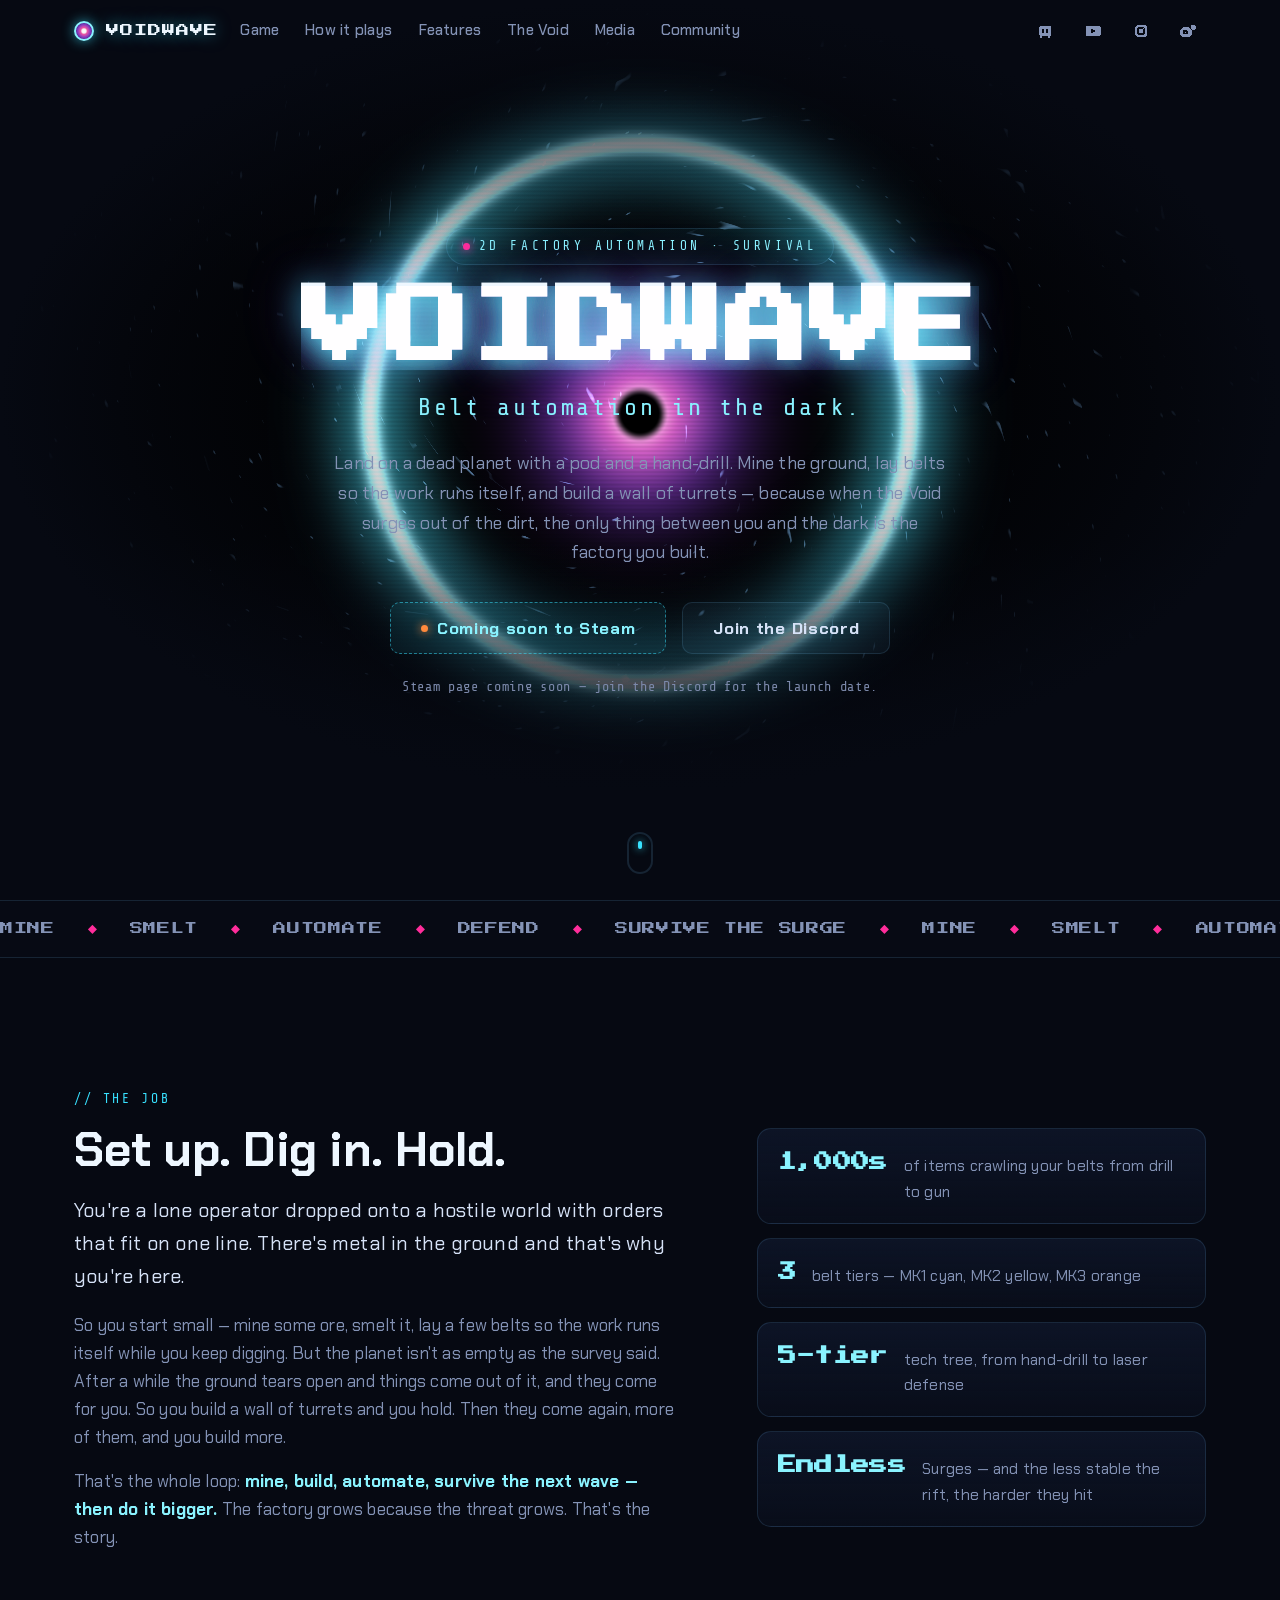
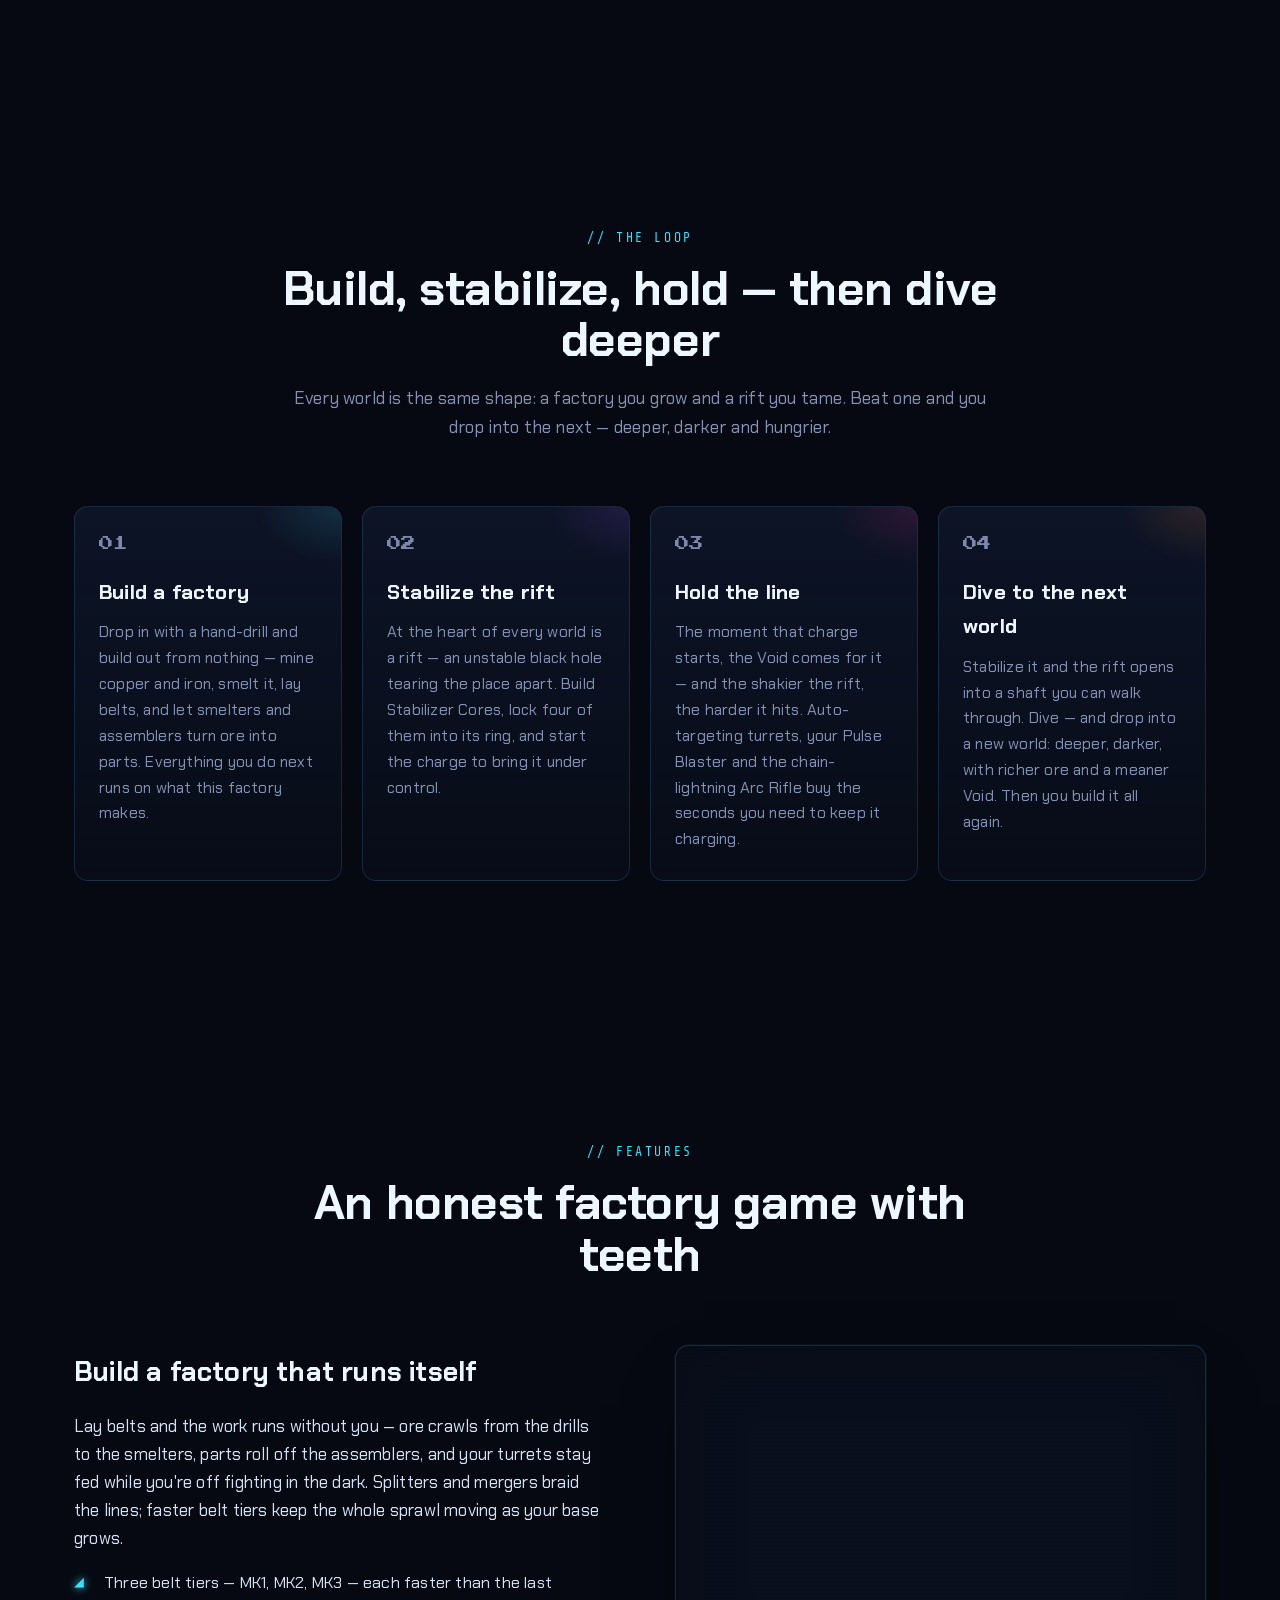
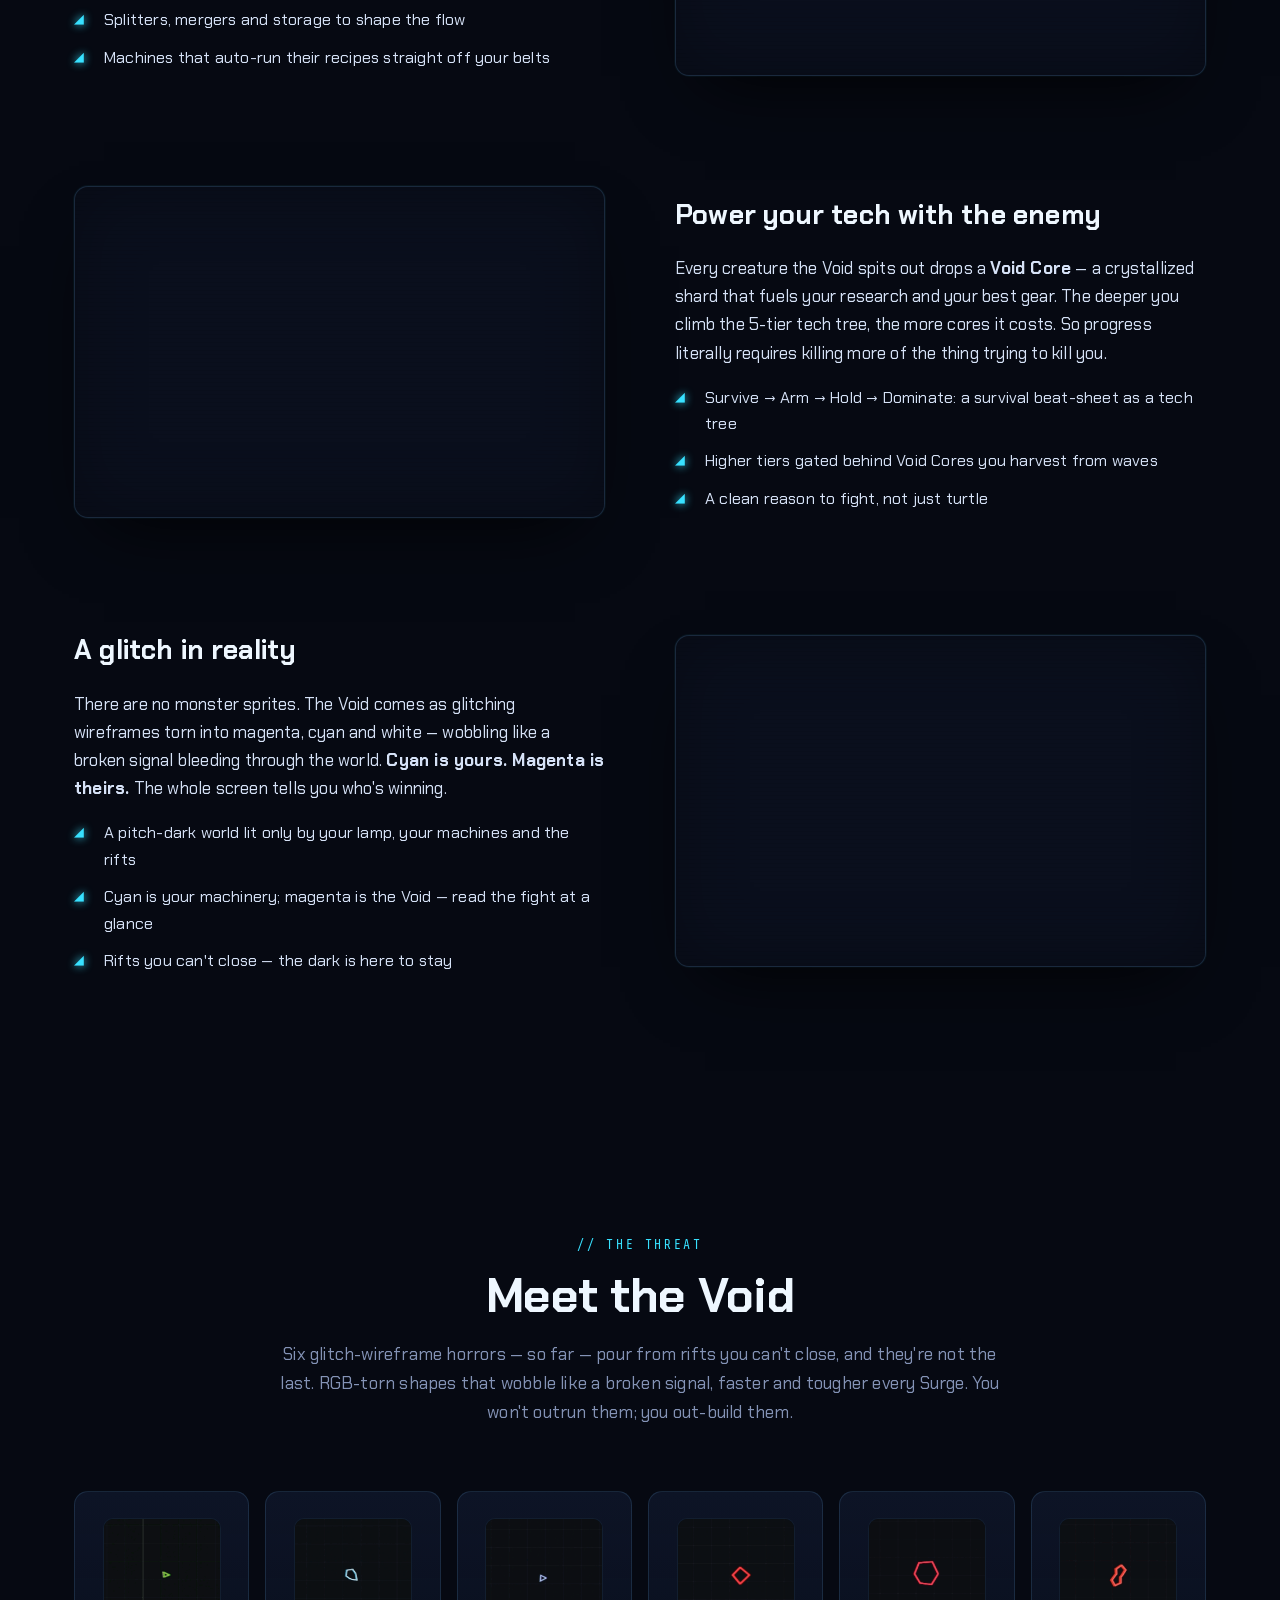
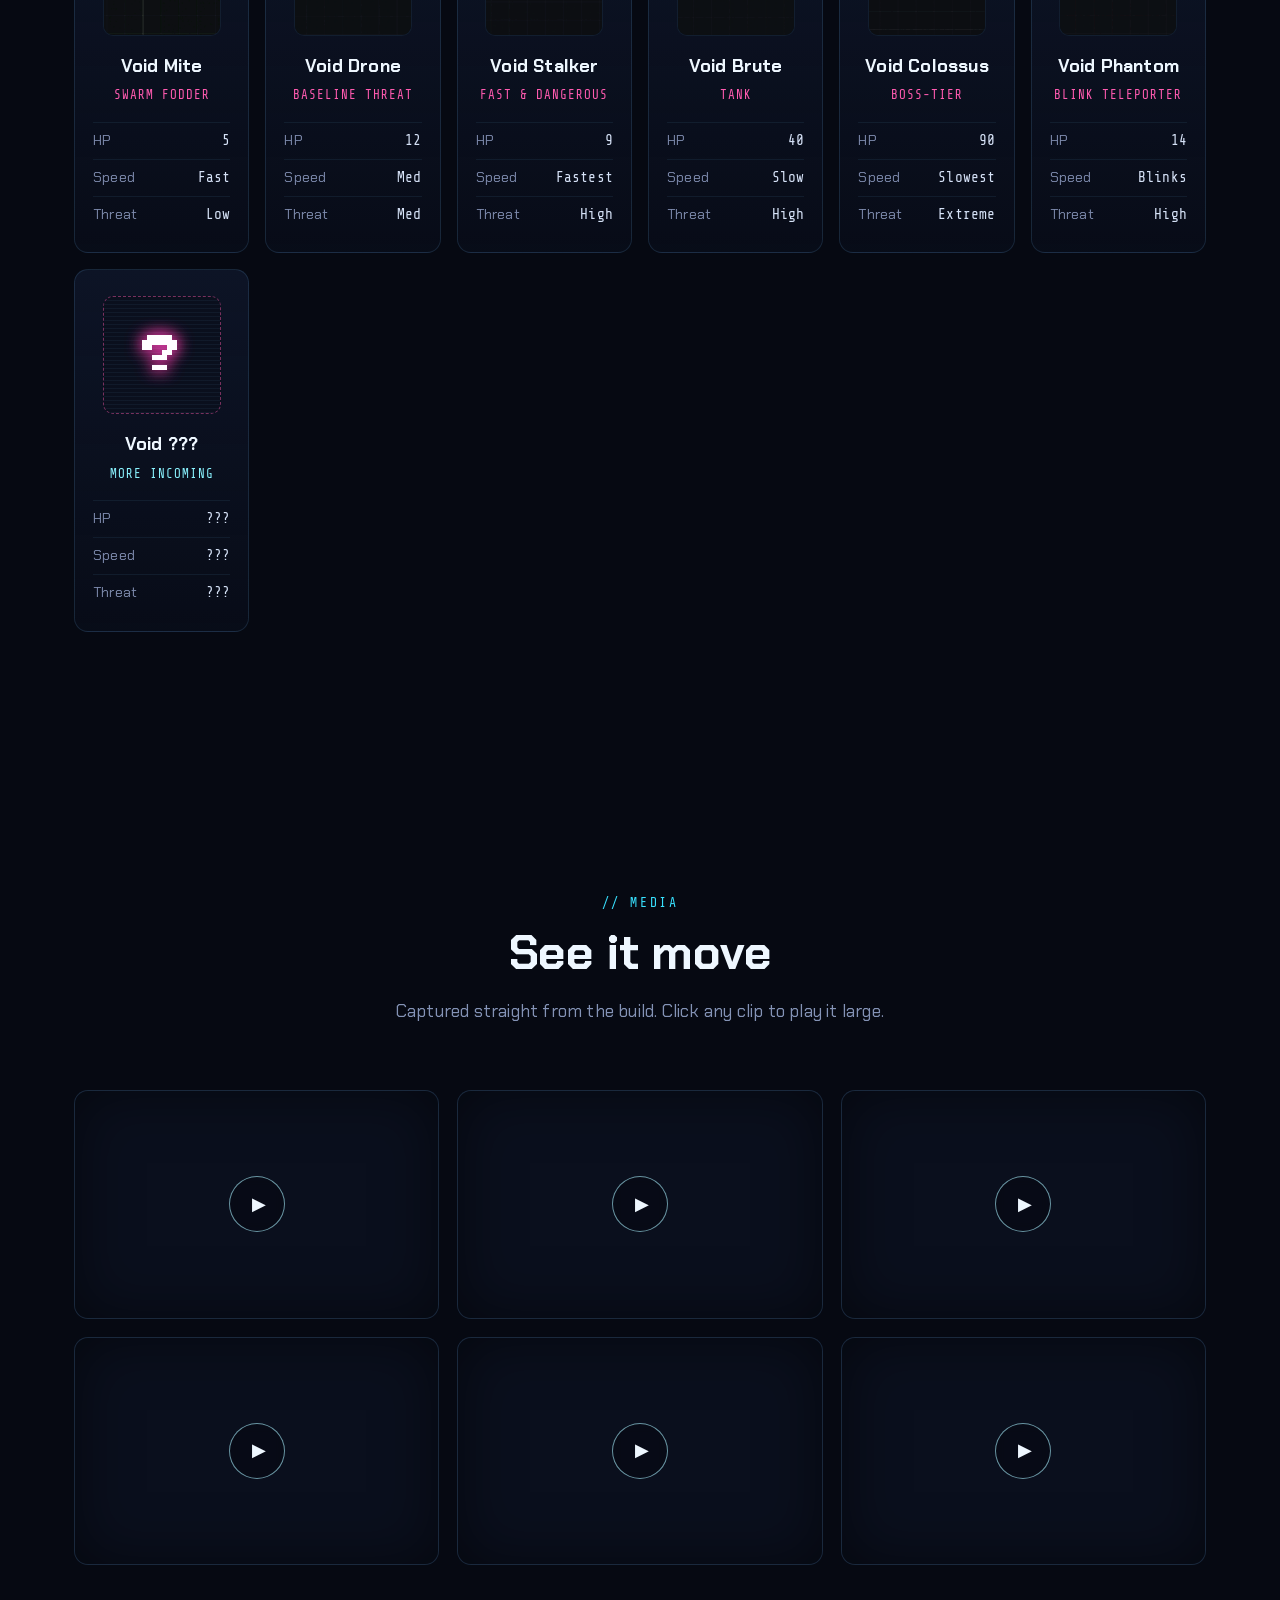
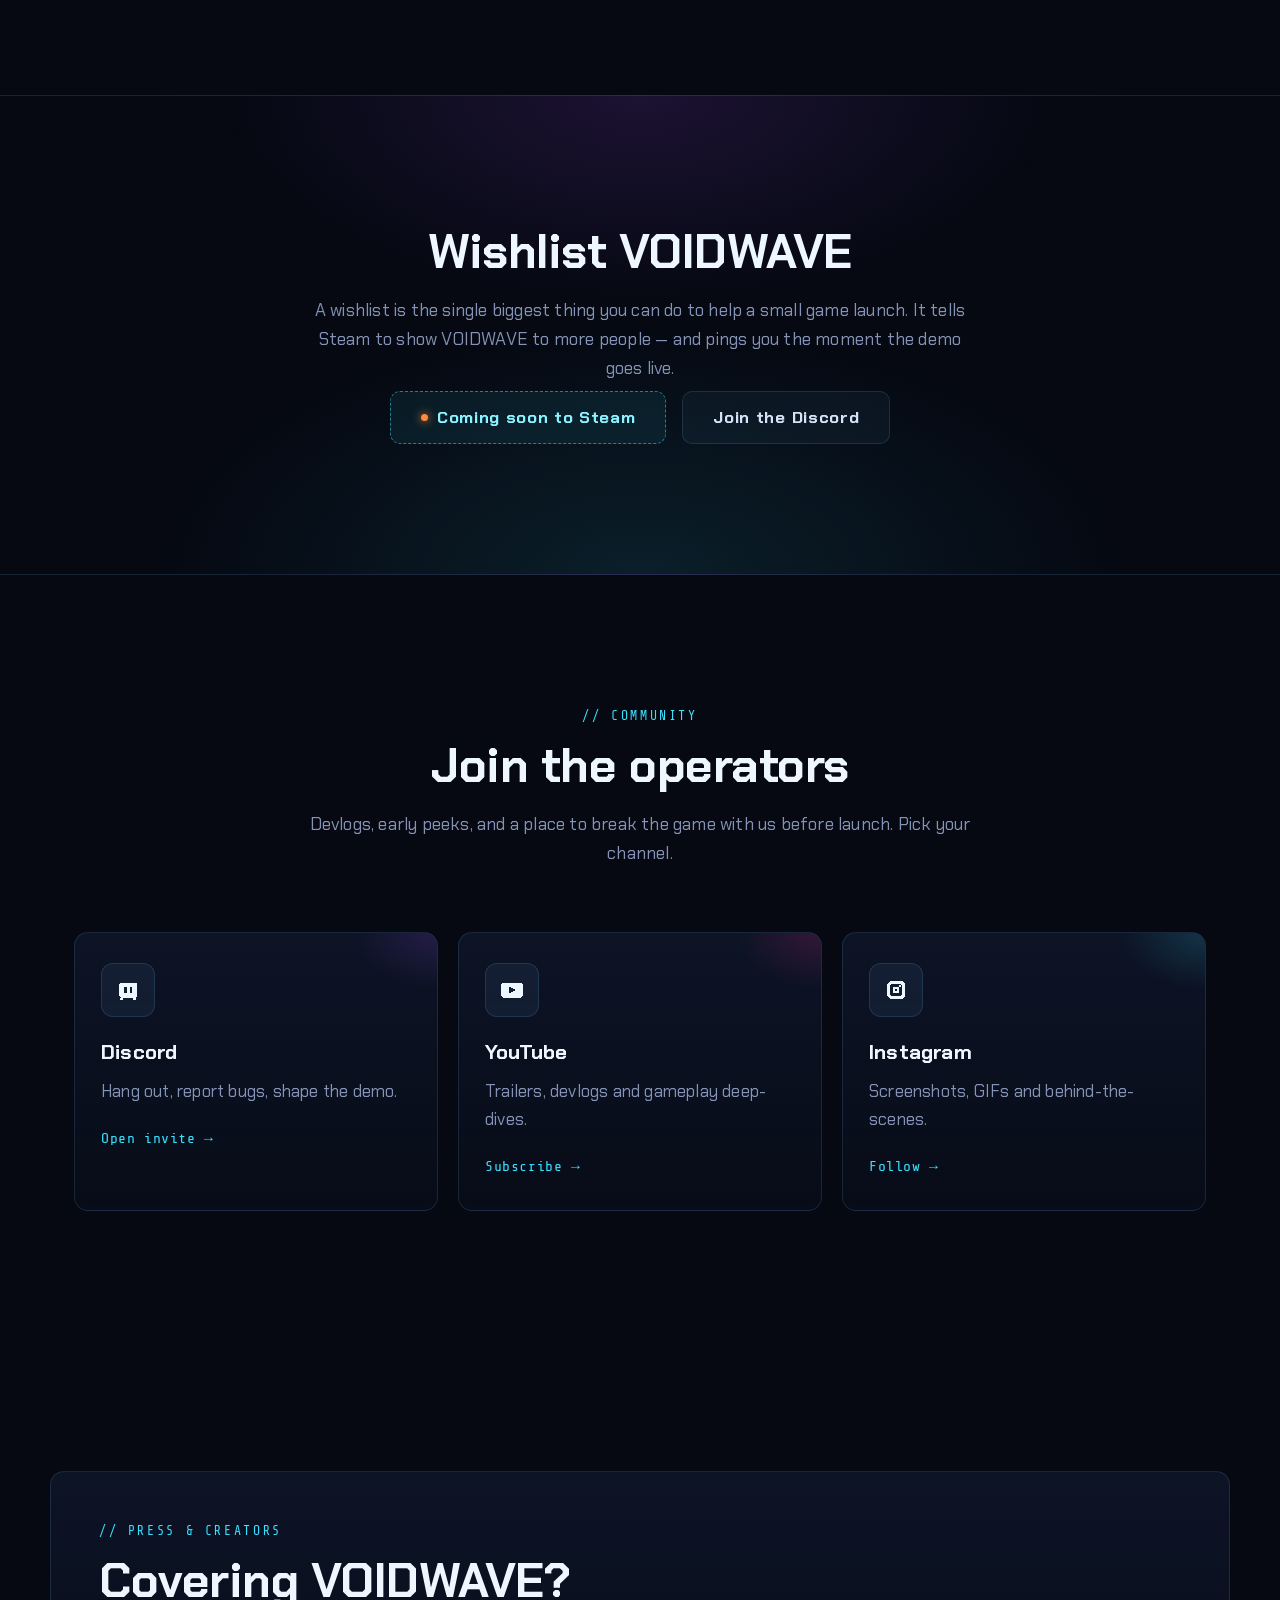
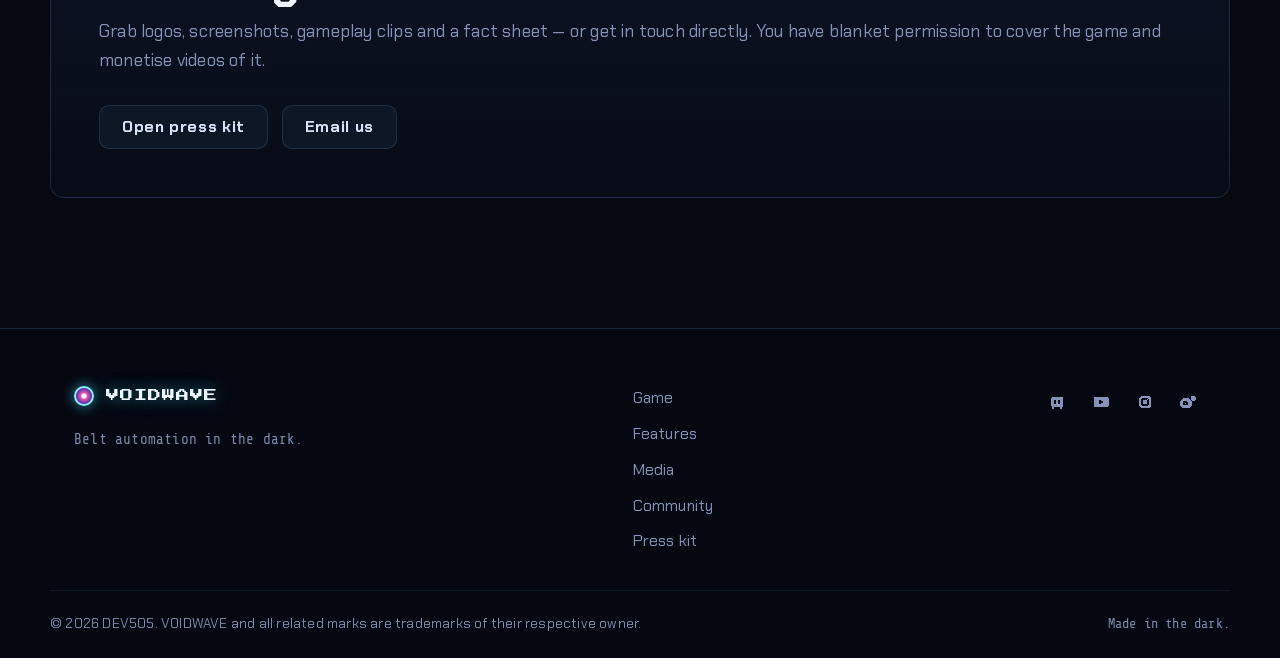
==== commit 01ce6f83: "next void" ====
--- a/index.html
+++ b/index.html
@@ -29,7 +29,7 @@
   <link rel="preconnect" href="https://fonts.gstatic.com" crossorigin />
   <link href="https://fonts.googleapis.com/css2?family=Press+Start+2P&family=Chakra+Petch:wght@400;500;600;700&family=Share+Tech+Mono&display=swap" rel="stylesheet" />
 
-  <link rel="stylesheet" href="css/style.css?v=202606302153" />
+  <link rel="stylesheet" href="css/style.css?v=202606302158" />
 </head>
 <body>
   <a class="skip-link" href="#main">Skip to content</a>
@@ -288,46 +288,52 @@
         <div class="section-head reveal">
           <p class="kicker">// the threat</p>
           <h2 class="h2">Meet the Void</h2>
-          <p class="section-sub">Six glitch-wireframe horrors pour from rifts you can't close —
-            RGB-torn shapes that wobble like a broken signal. They get faster and tougher every
-            Surge. You won't outrun them — you out-build them.</p>
+          <p class="section-sub">Six glitch-wireframe horrors — so far — pour from rifts you can't
+            close, and they're not the last. RGB-torn shapes that wobble like a broken signal,
+            faster and tougher every Surge. You won't outrun them; you out-build them.</p>
         </div>
         <div class="void-grid">
           <article class="card void-card reveal">
-            <img class="vc-gif" src="assets/img/Mite.gif?v=202606302153" width="120" height="120" alt="Void Mite — green wireframe triangle" loading="lazy" decoding="async" />
+            <img class="vc-gif" src="assets/img/Mite.gif?v=202606302158" width="120" height="120" alt="Void Mite — green wireframe triangle" loading="lazy" decoding="async" />
             <h3>Void Mite</h3>
             <p class="vc-role">Swarm fodder</p>
             <dl class="vc-stats"><div><dt>HP</dt><dd>5</dd></div><div><dt>Speed</dt><dd>Fast</dd></div><div><dt>Threat</dt><dd>Low</dd></div></dl>
           </article>
           <article class="card void-card reveal">
-            <img class="vc-gif" src="assets/img/Drone.gif?v=202606302153" width="120" height="120" alt="Void Drone — magenta and cyan wireframe octagon" loading="lazy" decoding="async" />
+            <img class="vc-gif" src="assets/img/Drone.gif?v=202606302158" width="120" height="120" alt="Void Drone — magenta and cyan wireframe octagon" loading="lazy" decoding="async" />
             <h3>Void Drone</h3>
             <p class="vc-role">Baseline threat</p>
             <dl class="vc-stats"><div><dt>HP</dt><dd>12</dd></div><div><dt>Speed</dt><dd>Med</dd></div><div><dt>Threat</dt><dd>Med</dd></div></dl>
           </article>
           <article class="card void-card reveal">
-            <img class="vc-gif" src="assets/img/Stalker.gif?v=202606302153" width="120" height="120" alt="Void Stalker — violet wireframe triangle" loading="lazy" decoding="async" />
+            <img class="vc-gif" src="assets/img/Stalker.gif?v=202606302158" width="120" height="120" alt="Void Stalker — violet wireframe triangle" loading="lazy" decoding="async" />
             <h3>Void Stalker</h3>
             <p class="vc-role">Fast &amp; dangerous</p>
             <dl class="vc-stats"><div><dt>HP</dt><dd>9</dd></div><div><dt>Speed</dt><dd>Fastest</dd></div><div><dt>Threat</dt><dd>High</dd></div></dl>
           </article>
           <article class="card void-card reveal">
-            <img class="vc-gif" src="assets/img/Brute.gif?v=202606302153" width="120" height="120" alt="Void Brute — red wireframe diamond" loading="lazy" decoding="async" />
+            <img class="vc-gif" src="assets/img/Brute.gif?v=202606302158" width="120" height="120" alt="Void Brute — red wireframe diamond" loading="lazy" decoding="async" />
             <h3>Void Brute</h3>
             <p class="vc-role">Tank</p>
             <dl class="vc-stats"><div><dt>HP</dt><dd>40</dd></div><div><dt>Speed</dt><dd>Slow</dd></div><div><dt>Threat</dt><dd>High</dd></div></dl>
           </article>
           <article class="card void-card reveal">
-            <img class="vc-gif" src="assets/img/Colosus.gif?v=202606302153" width="120" height="120" alt="Void Colossus — red wireframe hexagon" loading="lazy" decoding="async" />
+            <img class="vc-gif" src="assets/img/Colosus.gif?v=202606302158" width="120" height="120" alt="Void Colossus — red wireframe hexagon" loading="lazy" decoding="async" />
             <h3>Void Colossus</h3>
             <p class="vc-role">Boss-tier</p>
             <dl class="vc-stats"><div><dt>HP</dt><dd>90</dd></div><div><dt>Speed</dt><dd>Slowest</dd></div><div><dt>Threat</dt><dd>Extreme</dd></div></dl>
           </article>
           <article class="card void-card reveal">
-            <img class="vc-gif" src="assets/img/Phantom.gif?v=202606302153" width="120" height="120" alt="Void Phantom — crimson wireframe that teleports" loading="lazy" decoding="async" />
+            <img class="vc-gif" src="assets/img/Phantom.gif?v=202606302158" width="120" height="120" alt="Void Phantom — crimson wireframe that teleports" loading="lazy" decoding="async" />
             <h3>Void Phantom</h3>
             <p class="vc-role">Blink teleporter</p>
             <dl class="vc-stats"><div><dt>HP</dt><dd>14</dd></div><div><dt>Speed</dt><dd>Blinks</dd></div><div><dt>Threat</dt><dd>High</dd></div></dl>
+          </article>
+          <article class="card void-card void-card-more reveal">
+            <div class="vc-unknown" aria-hidden="true"><span class="vc-q">?</span></div>
+            <h3>Void ???</h3>
+            <p class="vc-role">More incoming</p>
+            <dl class="vc-stats"><div><dt>HP</dt><dd>???</dd></div><div><dt>Speed</dt><dd>???</dd></div><div><dt>Threat</dt><dd>???</dd></div></dl>
           </article>
         </div>
       </div>
@@ -454,8 +460,8 @@
     <video class="lb-video" id="lbVideo" controls playsinline></video>
   </div>
 
-  <script src="js/config.js?v=202606302153"></script>
-  <script src="js/main.js?v=202606302153"></script>
-  <script src="js/shader.js?v=202606302153" defer></script>
+  <script src="js/config.js?v=202606302158"></script>
+  <script src="js/main.js?v=202606302158"></script>
+  <script src="js/shader.js?v=202606302158" defer></script>
 </body>
 </html>
--- a/css/style.css
+++ b/css/style.css
@@ -399,12 +399,35 @@
   border-top: 1px solid var(--line-soft); padding-top: 6px; }
 .vc-stats dt { color: var(--dim); margin: 0; }
 .vc-stats dd { color: var(--text); margin: 0; font-family: var(--font-mono); }
-/* animated wireframe enemies — rendered by js/enemies.js (matches the engine) */
+/* enemy roster — real in-game capture GIFs in a framed "specimen" window */
 .vc-gif {
   display: block; width: 118px; height: 118px; margin: 0 auto 8px;
   border-radius: 10px; border: 1px solid var(--line-soft);
   object-fit: cover; background: #0a0f1d;
 }
+
+/* "more incoming" teaser card — a glitching unknown specimen */
+.vc-unknown {
+  position: relative; display: grid; place-items: center; overflow: hidden;
+  width: 118px; height: 118px; margin: 0 auto 8px;
+  border-radius: 10px; border: 1px dashed rgba(255,91,176,.45); background: #0a0f1d;
+}
+.vc-unknown::before {
+  content: ''; position: absolute; inset: 0; pointer-events: none;
+  background: repeating-linear-gradient(transparent 0 3px, rgba(120,200,255,.06) 3px 4px);
+}
+.vc-q {
+  position: relative; font-family: var(--font-disp); font-size: 2.5rem; line-height: 1;
+  color: var(--white); text-shadow: 0 0 16px rgba(255,45,155,.6);
+  animation: qPulse 2.6s ease-in-out infinite;
+}
+.vc-q::before, .vc-q::after { content: '?'; position: absolute; inset: 0; mix-blend-mode: screen; }
+.vc-q::before { color: var(--cyan); animation: qGlitchA 3.2s infinite steps(2); }
+.vc-q::after { color: var(--magenta); animation: qGlitchB 2.6s infinite steps(2); }
+@keyframes qPulse { 0%,100% { opacity: .82; } 50% { opacity: 1; } }
+@keyframes qGlitchA { 0%,90%,100% { transform: translate(0); opacity: 0; } 92% { transform: translate(-3px,1px); opacity: .9; } 96% { transform: translate(2px,-1px); opacity: .6; } }
+@keyframes qGlitchB { 0%,88%,100% { transform: translate(0); opacity: 0; } 90% { transform: translate(3px,-1px); opacity: .9; } 95% { transform: translate(-2px,1px); opacity: .5; } }
+.void-card-more .vc-role { color: var(--cyan-bri); }
 
 /* media gallery */
 .gallery { display: grid; grid-template-columns: repeat(3, 1fr); gap: 18px; }
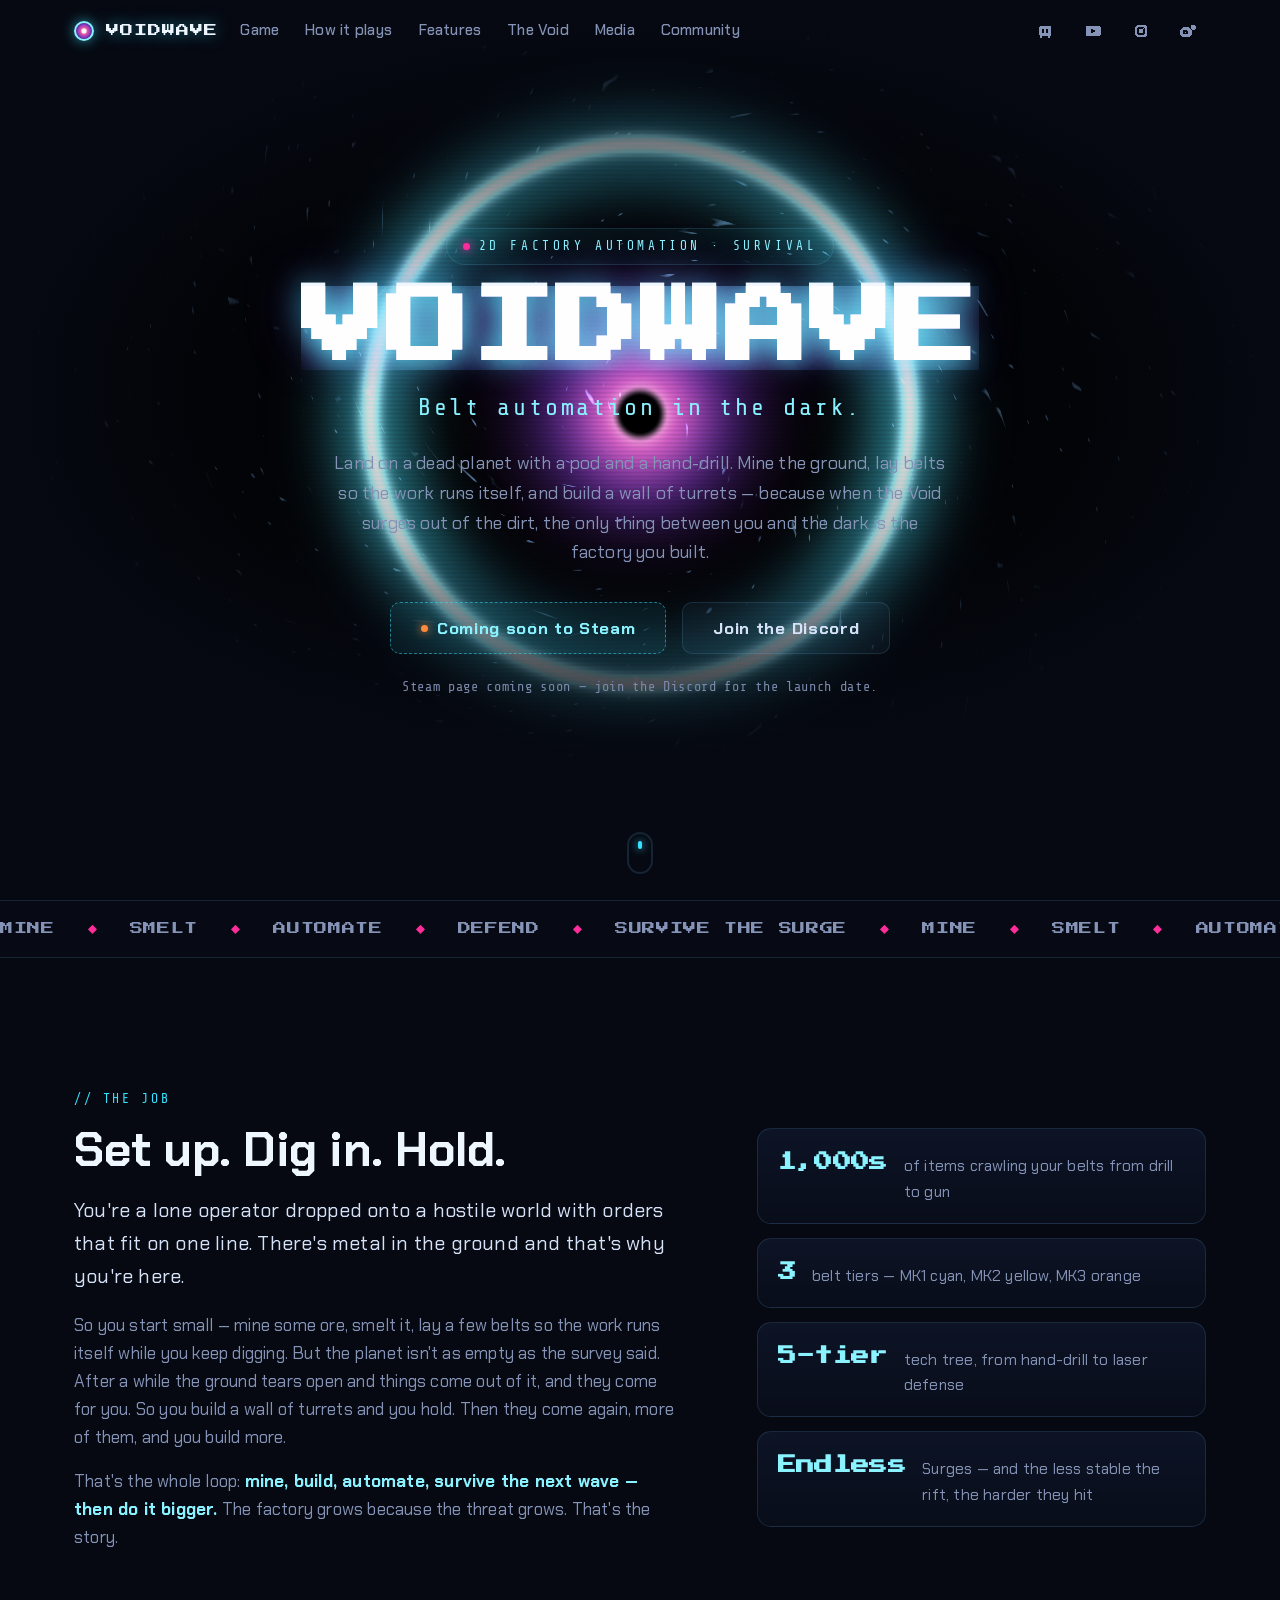
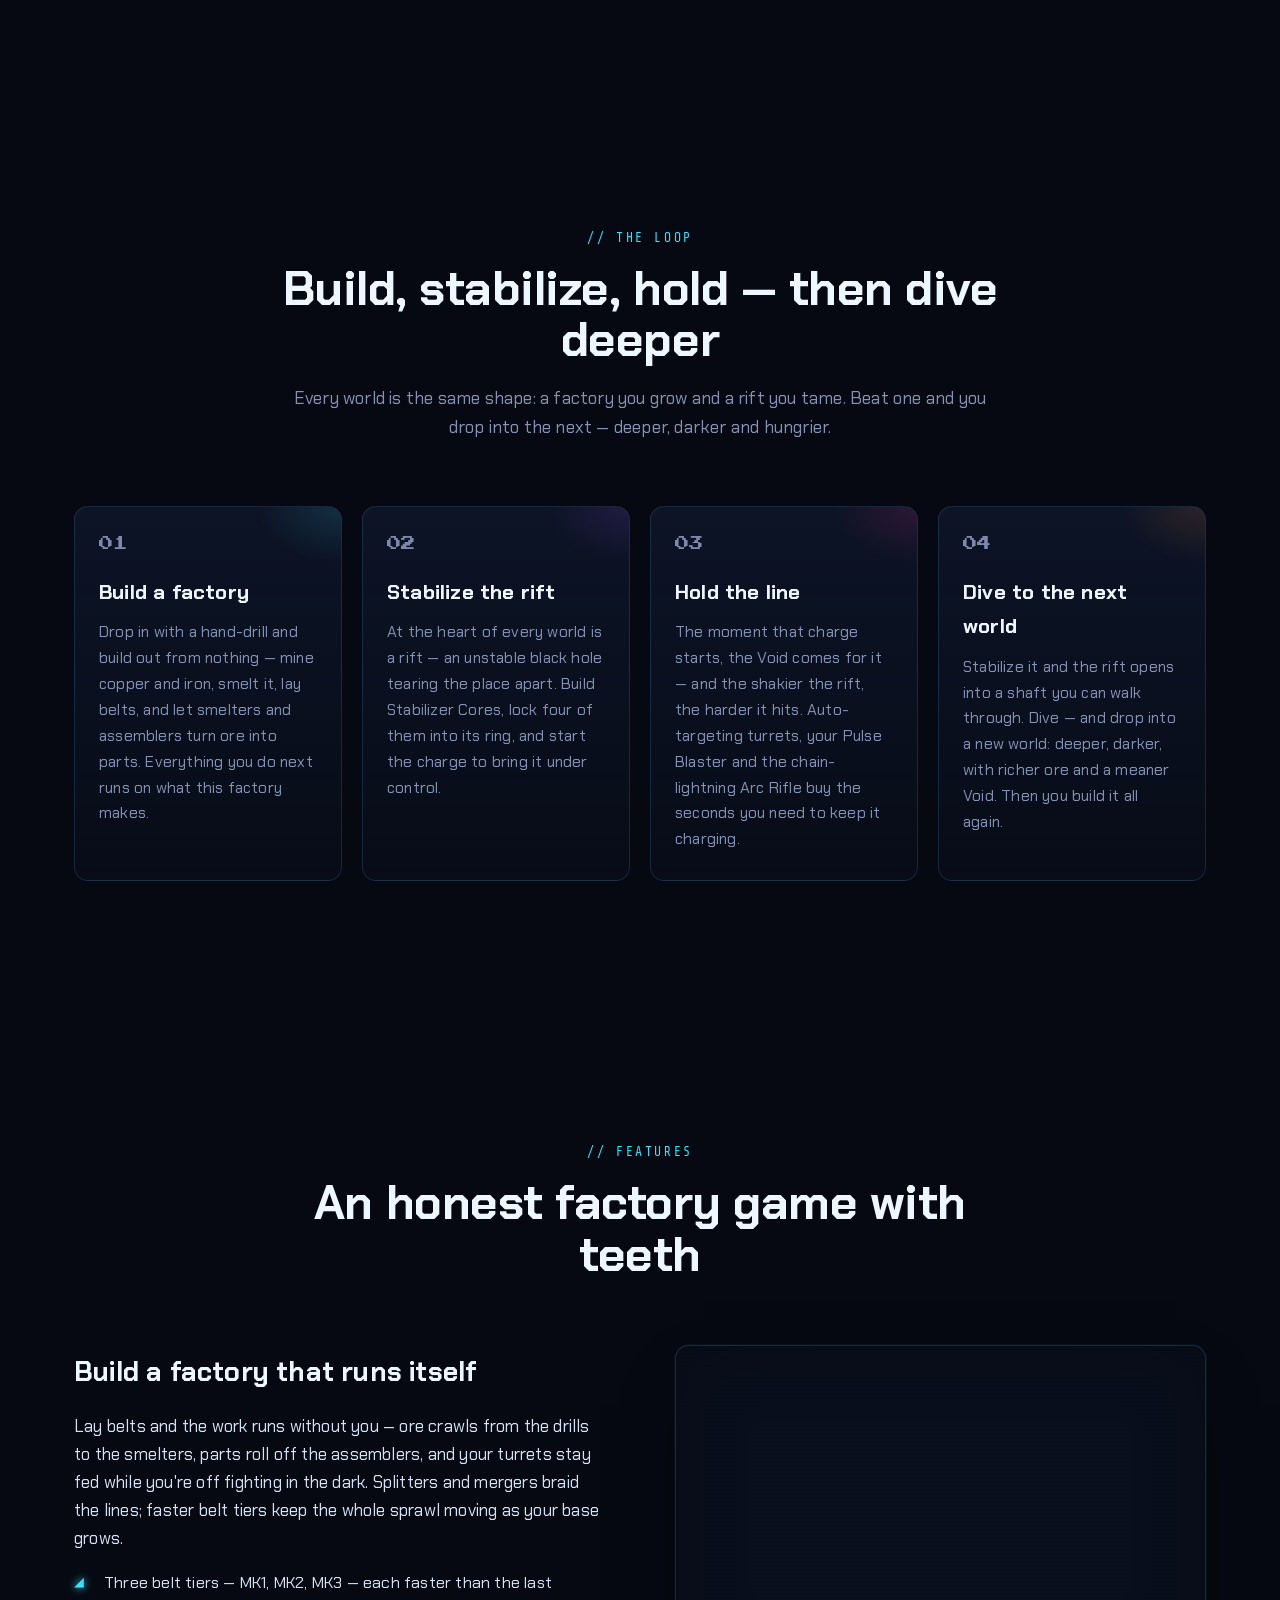
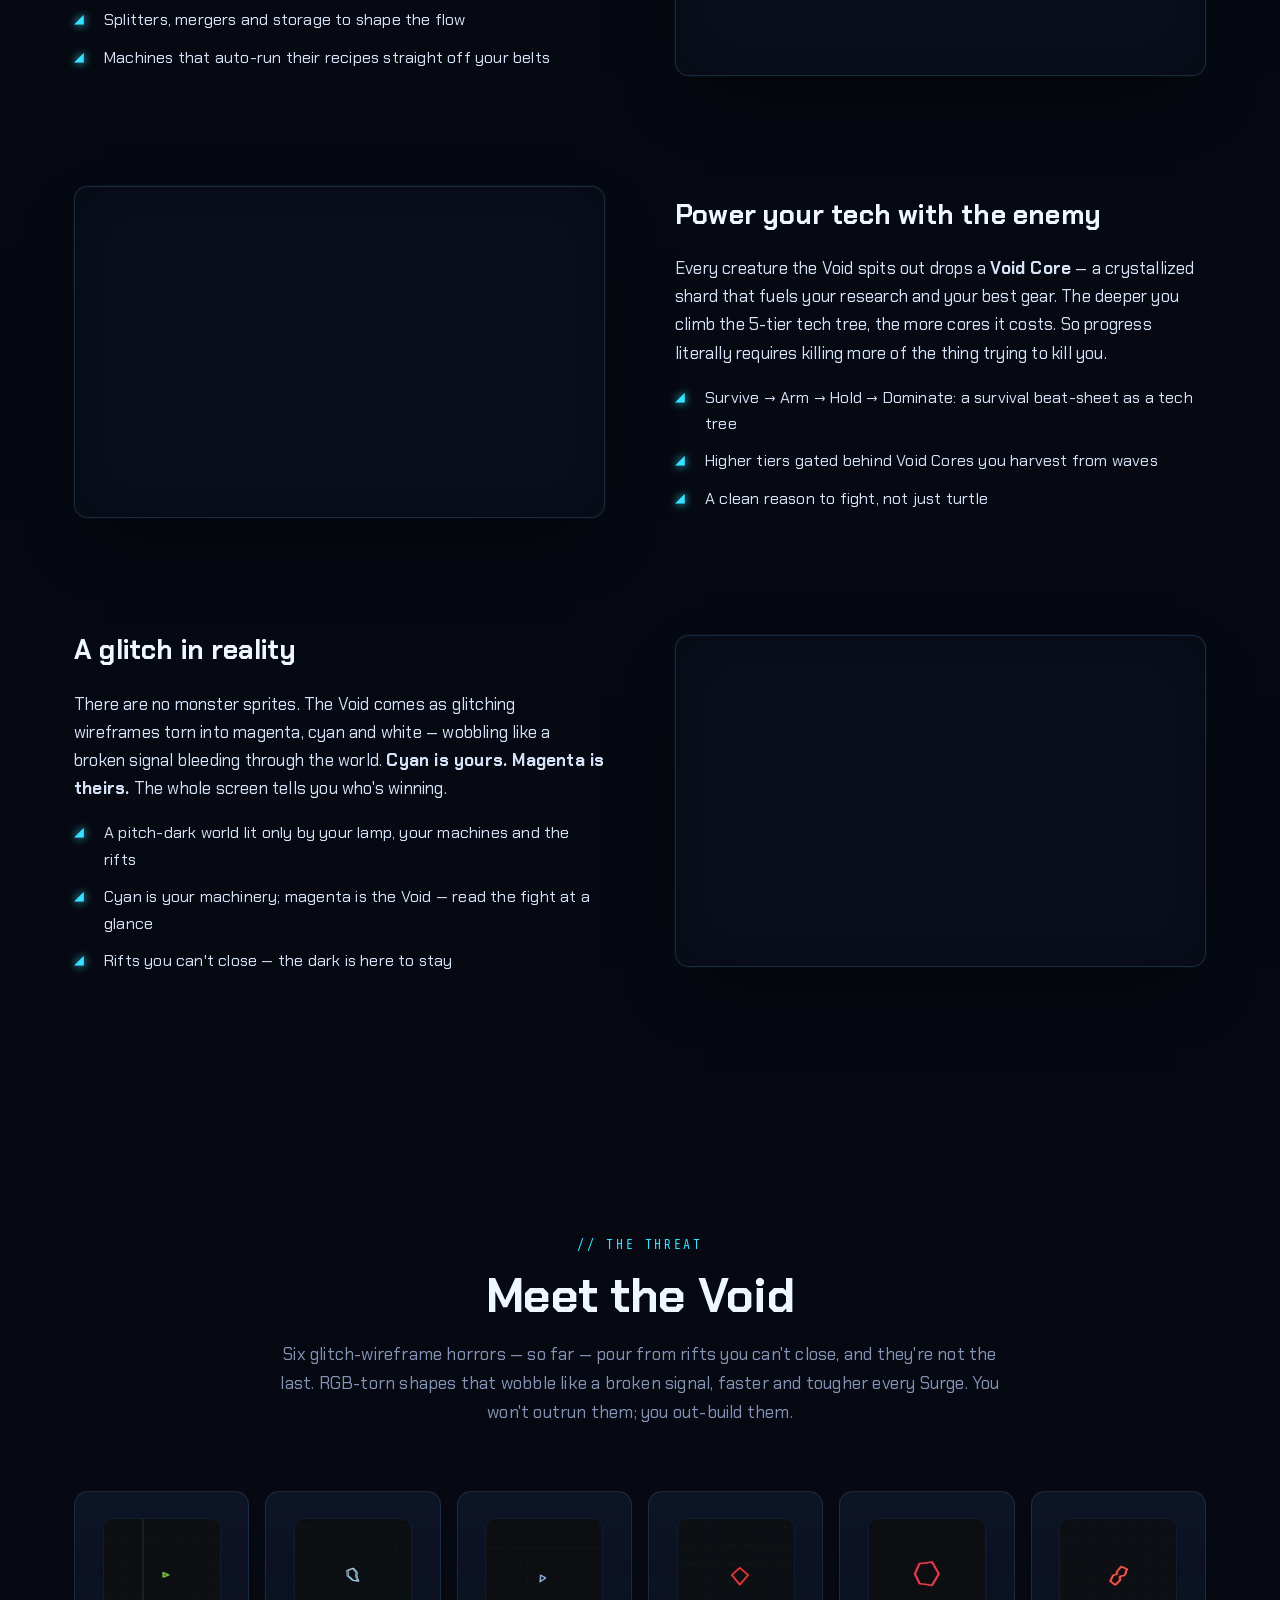
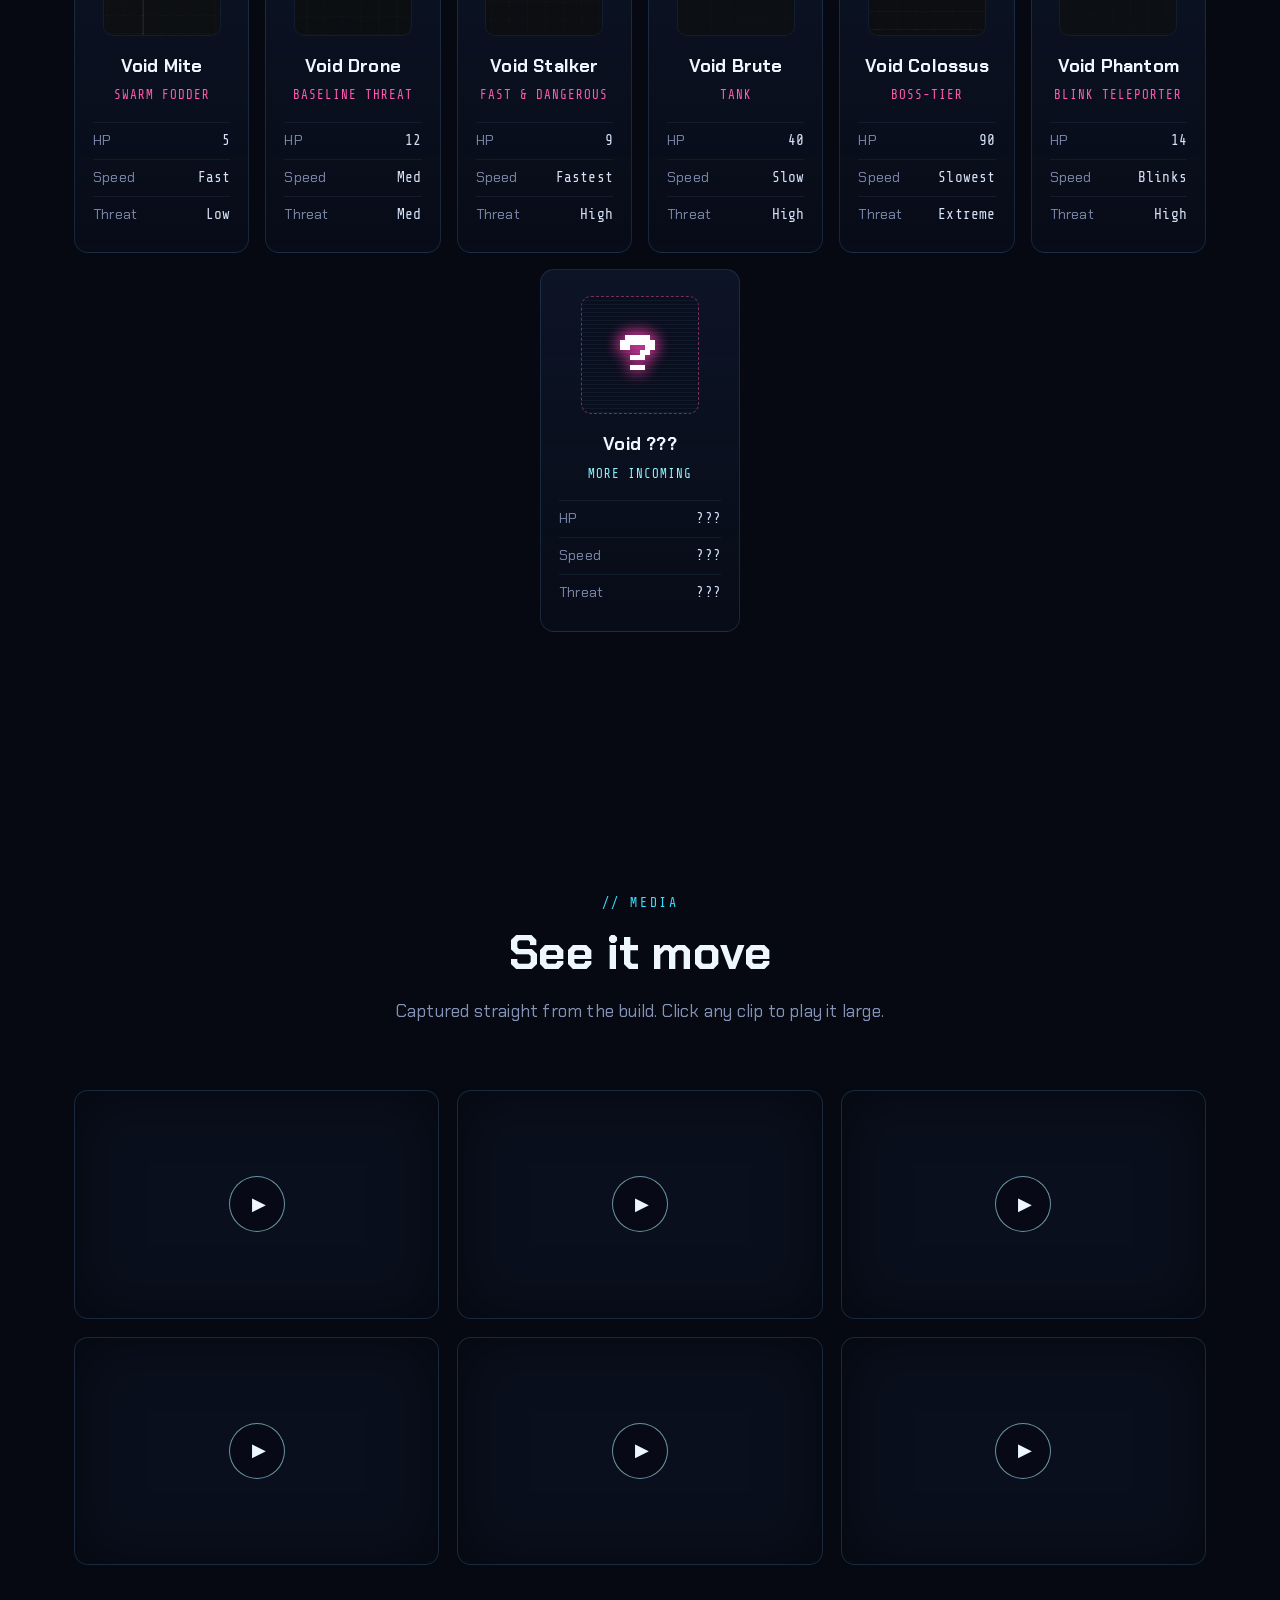
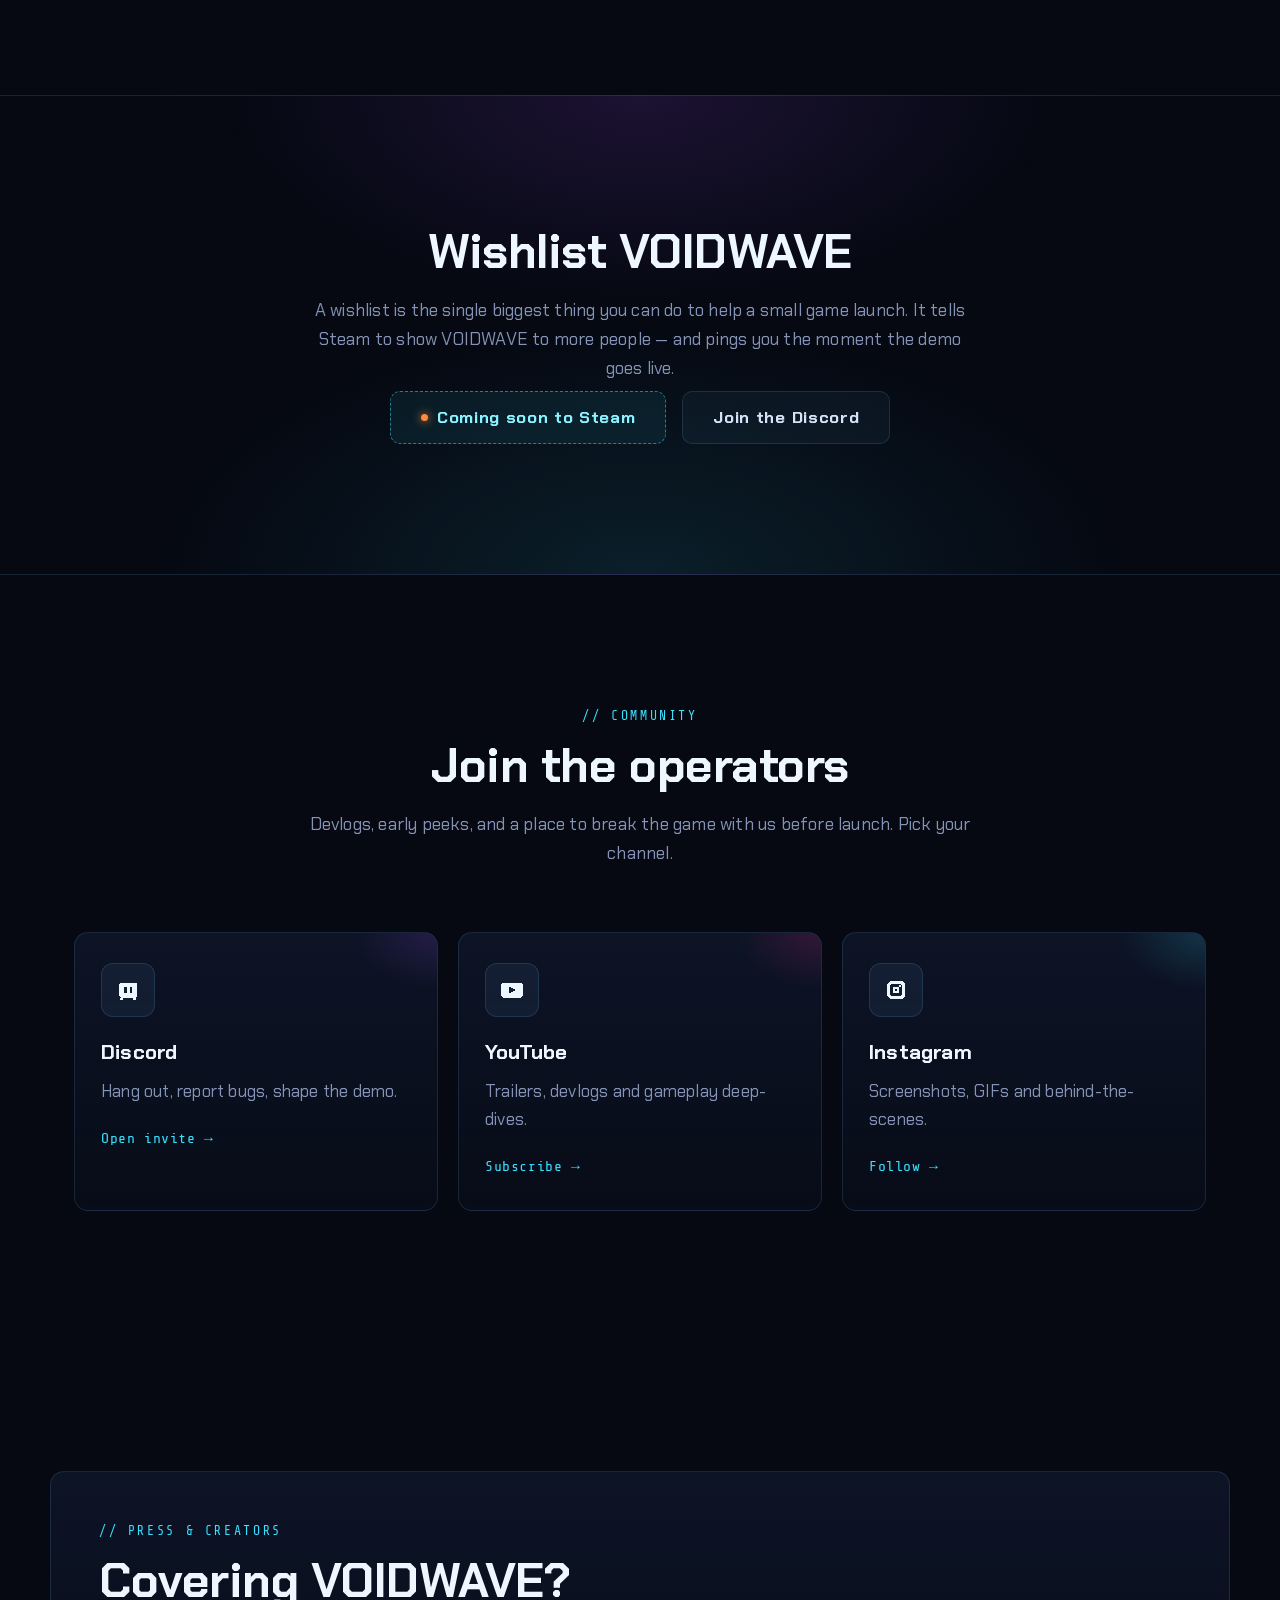
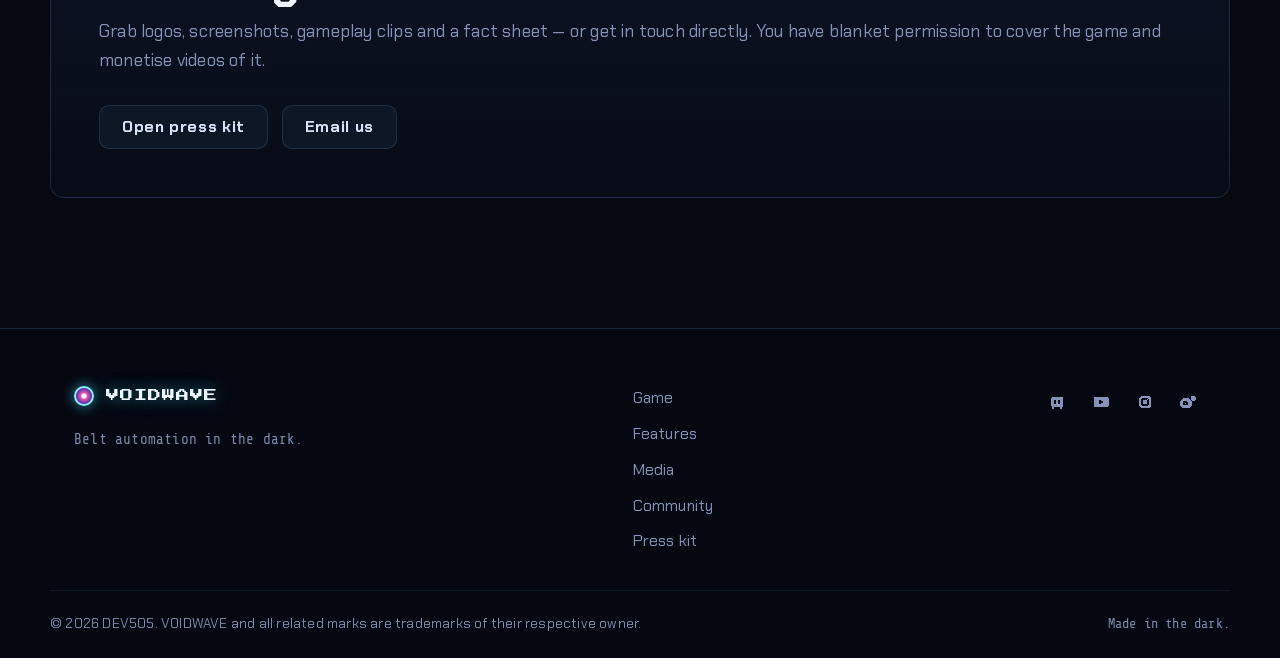
==== commit b57f90d1: "v2" ====
--- a/index.html
+++ b/index.html
@@ -29,7 +29,7 @@
   <link rel="preconnect" href="https://fonts.gstatic.com" crossorigin />
   <link href="https://fonts.googleapis.com/css2?family=Press+Start+2P&family=Chakra+Petch:wght@400;500;600;700&family=Share+Tech+Mono&display=swap" rel="stylesheet" />
 
-  <link rel="stylesheet" href="css/style.css?v=202606302158" />
+  <link rel="stylesheet" href="css/style.css?v=202606302201" />
 </head>
 <body>
   <a class="skip-link" href="#main">Skip to content</a>
@@ -294,37 +294,37 @@
         </div>
         <div class="void-grid">
           <article class="card void-card reveal">
-            <img class="vc-gif" src="assets/img/Mite.gif?v=202606302158" width="120" height="120" alt="Void Mite — green wireframe triangle" loading="lazy" decoding="async" />
+            <img class="vc-gif" src="assets/img/Mite.gif?v=202606302201" width="120" height="120" alt="Void Mite — green wireframe triangle" loading="lazy" decoding="async" />
             <h3>Void Mite</h3>
             <p class="vc-role">Swarm fodder</p>
             <dl class="vc-stats"><div><dt>HP</dt><dd>5</dd></div><div><dt>Speed</dt><dd>Fast</dd></div><div><dt>Threat</dt><dd>Low</dd></div></dl>
           </article>
           <article class="card void-card reveal">
-            <img class="vc-gif" src="assets/img/Drone.gif?v=202606302158" width="120" height="120" alt="Void Drone — magenta and cyan wireframe octagon" loading="lazy" decoding="async" />
+            <img class="vc-gif" src="assets/img/Drone.gif?v=202606302201" width="120" height="120" alt="Void Drone — magenta and cyan wireframe octagon" loading="lazy" decoding="async" />
             <h3>Void Drone</h3>
             <p class="vc-role">Baseline threat</p>
             <dl class="vc-stats"><div><dt>HP</dt><dd>12</dd></div><div><dt>Speed</dt><dd>Med</dd></div><div><dt>Threat</dt><dd>Med</dd></div></dl>
           </article>
           <article class="card void-card reveal">
-            <img class="vc-gif" src="assets/img/Stalker.gif?v=202606302158" width="120" height="120" alt="Void Stalker — violet wireframe triangle" loading="lazy" decoding="async" />
+            <img class="vc-gif" src="assets/img/Stalker.gif?v=202606302201" width="120" height="120" alt="Void Stalker — violet wireframe triangle" loading="lazy" decoding="async" />
             <h3>Void Stalker</h3>
             <p class="vc-role">Fast &amp; dangerous</p>
             <dl class="vc-stats"><div><dt>HP</dt><dd>9</dd></div><div><dt>Speed</dt><dd>Fastest</dd></div><div><dt>Threat</dt><dd>High</dd></div></dl>
           </article>
           <article class="card void-card reveal">
-            <img class="vc-gif" src="assets/img/Brute.gif?v=202606302158" width="120" height="120" alt="Void Brute — red wireframe diamond" loading="lazy" decoding="async" />
+            <img class="vc-gif" src="assets/img/Brute.gif?v=202606302201" width="120" height="120" alt="Void Brute — red wireframe diamond" loading="lazy" decoding="async" />
             <h3>Void Brute</h3>
             <p class="vc-role">Tank</p>
             <dl class="vc-stats"><div><dt>HP</dt><dd>40</dd></div><div><dt>Speed</dt><dd>Slow</dd></div><div><dt>Threat</dt><dd>High</dd></div></dl>
           </article>
           <article class="card void-card reveal">
-            <img class="vc-gif" src="assets/img/Colosus.gif?v=202606302158" width="120" height="120" alt="Void Colossus — red wireframe hexagon" loading="lazy" decoding="async" />
+            <img class="vc-gif" src="assets/img/Colosus.gif?v=202606302201" width="120" height="120" alt="Void Colossus — red wireframe hexagon" loading="lazy" decoding="async" />
             <h3>Void Colossus</h3>
             <p class="vc-role">Boss-tier</p>
             <dl class="vc-stats"><div><dt>HP</dt><dd>90</dd></div><div><dt>Speed</dt><dd>Slowest</dd></div><div><dt>Threat</dt><dd>Extreme</dd></div></dl>
           </article>
           <article class="card void-card reveal">
-            <img class="vc-gif" src="assets/img/Phantom.gif?v=202606302158" width="120" height="120" alt="Void Phantom — crimson wireframe that teleports" loading="lazy" decoding="async" />
+            <img class="vc-gif" src="assets/img/Phantom.gif?v=202606302201" width="120" height="120" alt="Void Phantom — crimson wireframe that teleports" loading="lazy" decoding="async" />
             <h3>Void Phantom</h3>
             <p class="vc-role">Blink teleporter</p>
             <dl class="vc-stats"><div><dt>HP</dt><dd>14</dd></div><div><dt>Speed</dt><dd>Blinks</dd></div><div><dt>Threat</dt><dd>High</dd></div></dl>
@@ -460,8 +460,8 @@
     <video class="lb-video" id="lbVideo" controls playsinline></video>
   </div>
 
-  <script src="js/config.js?v=202606302158"></script>
-  <script src="js/main.js?v=202606302158"></script>
-  <script src="js/shader.js?v=202606302158" defer></script>
+  <script src="js/config.js?v=202606302201"></script>
+  <script src="js/main.js?v=202606302201"></script>
+  <script src="js/shader.js?v=202606302201" defer></script>
 </body>
 </html>
--- a/css/style.css
+++ b/css/style.css
@@ -389,8 +389,8 @@
 .feature-media .clip { width: 100%; height: 100%; object-fit: cover; }
 
 /* the void */
-.void-grid { display: grid; grid-template-columns: repeat(auto-fit, minmax(150px, 1fr)); gap: 16px; }
-.void-card { padding: 26px 18px; text-align: center; }
+.void-grid { display: flex; flex-wrap: wrap; justify-content: center; gap: 16px; }
+.void-card { flex: 1 1 160px; max-width: 200px; padding: 26px 18px; text-align: center; }
 .void-card:hover { transform: translateY(-6px); border-color: rgba(255,45,155,.45); box-shadow: 0 24px 50px -24px rgba(255,45,155,.3); }
 .void-card h3 { font-family: var(--font-ui); font-weight: 700; color: var(--white); font-size: 1.12rem; margin: 16px 0 4px; }
 .vc-role { font-family: var(--font-mono); font-size: .78rem; letter-spacing: .08em; color: var(--pink); margin: 0 0 16px; text-transform: uppercase; }
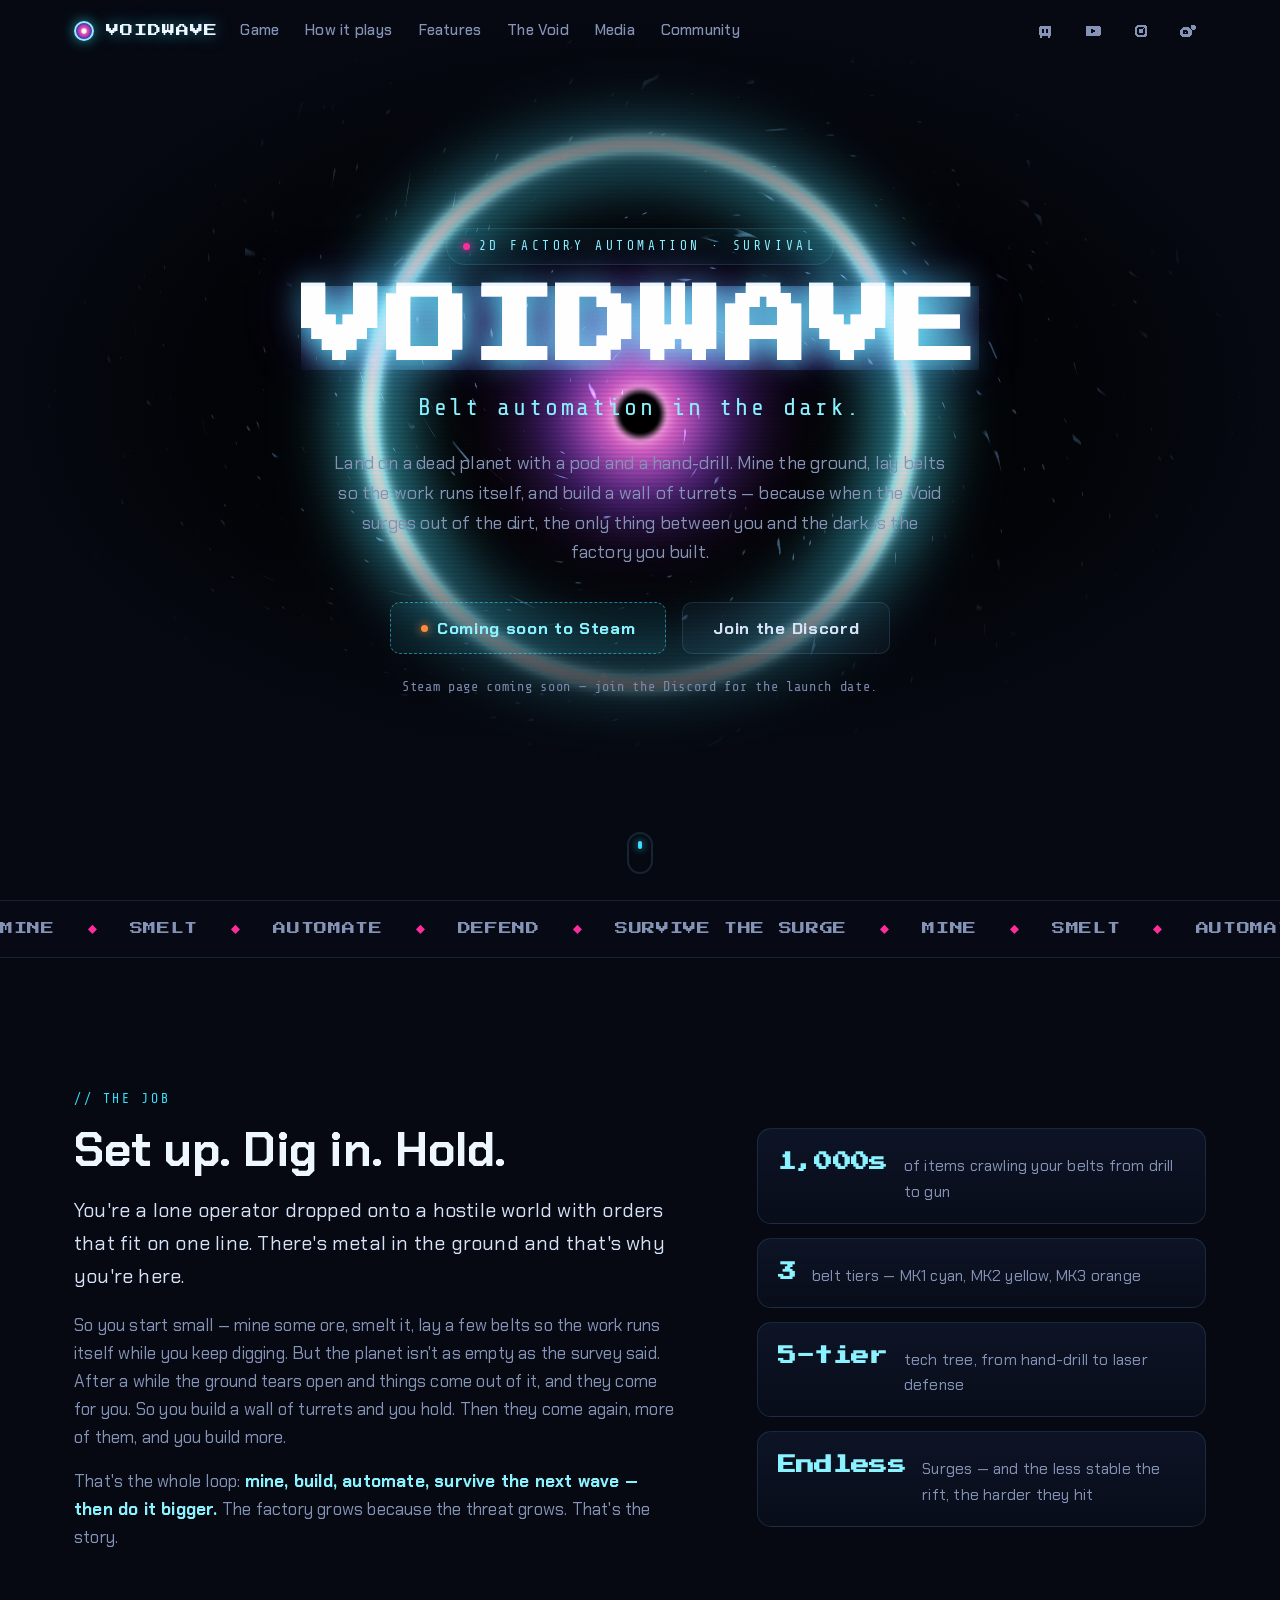
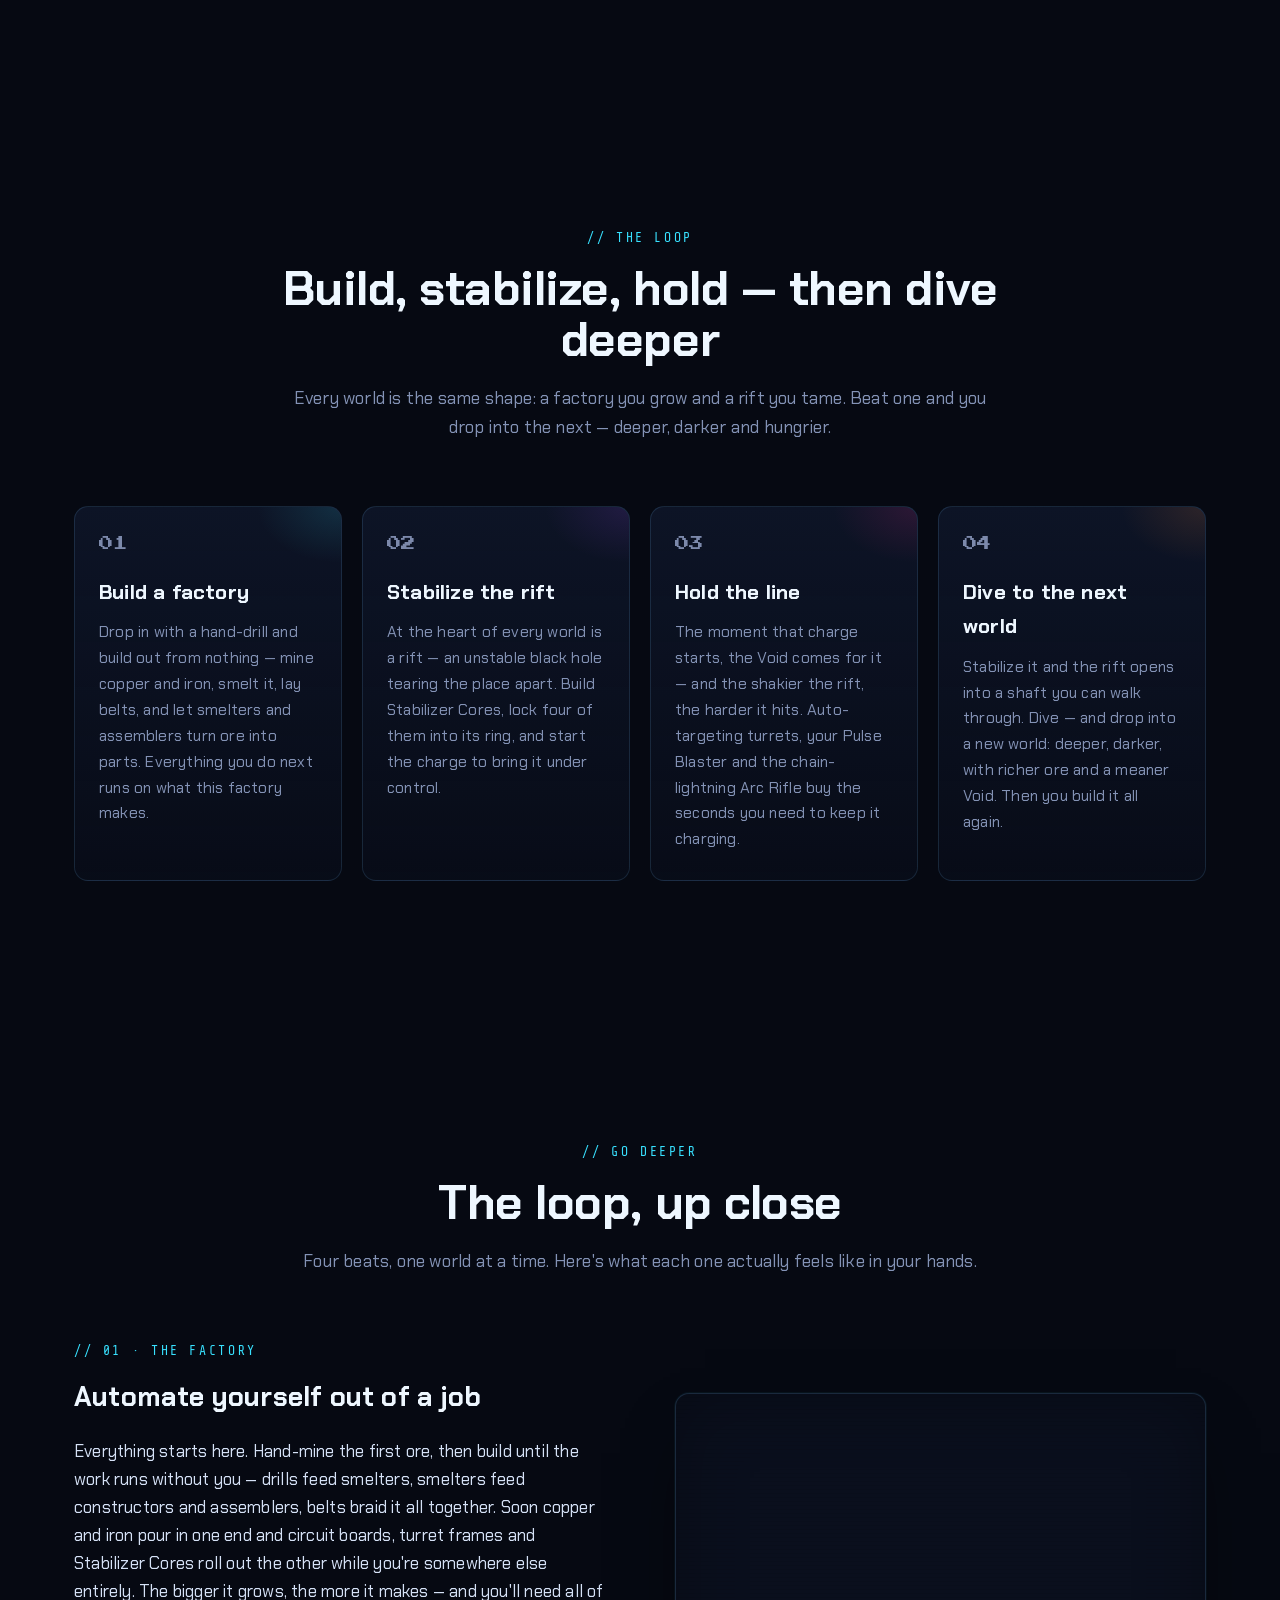
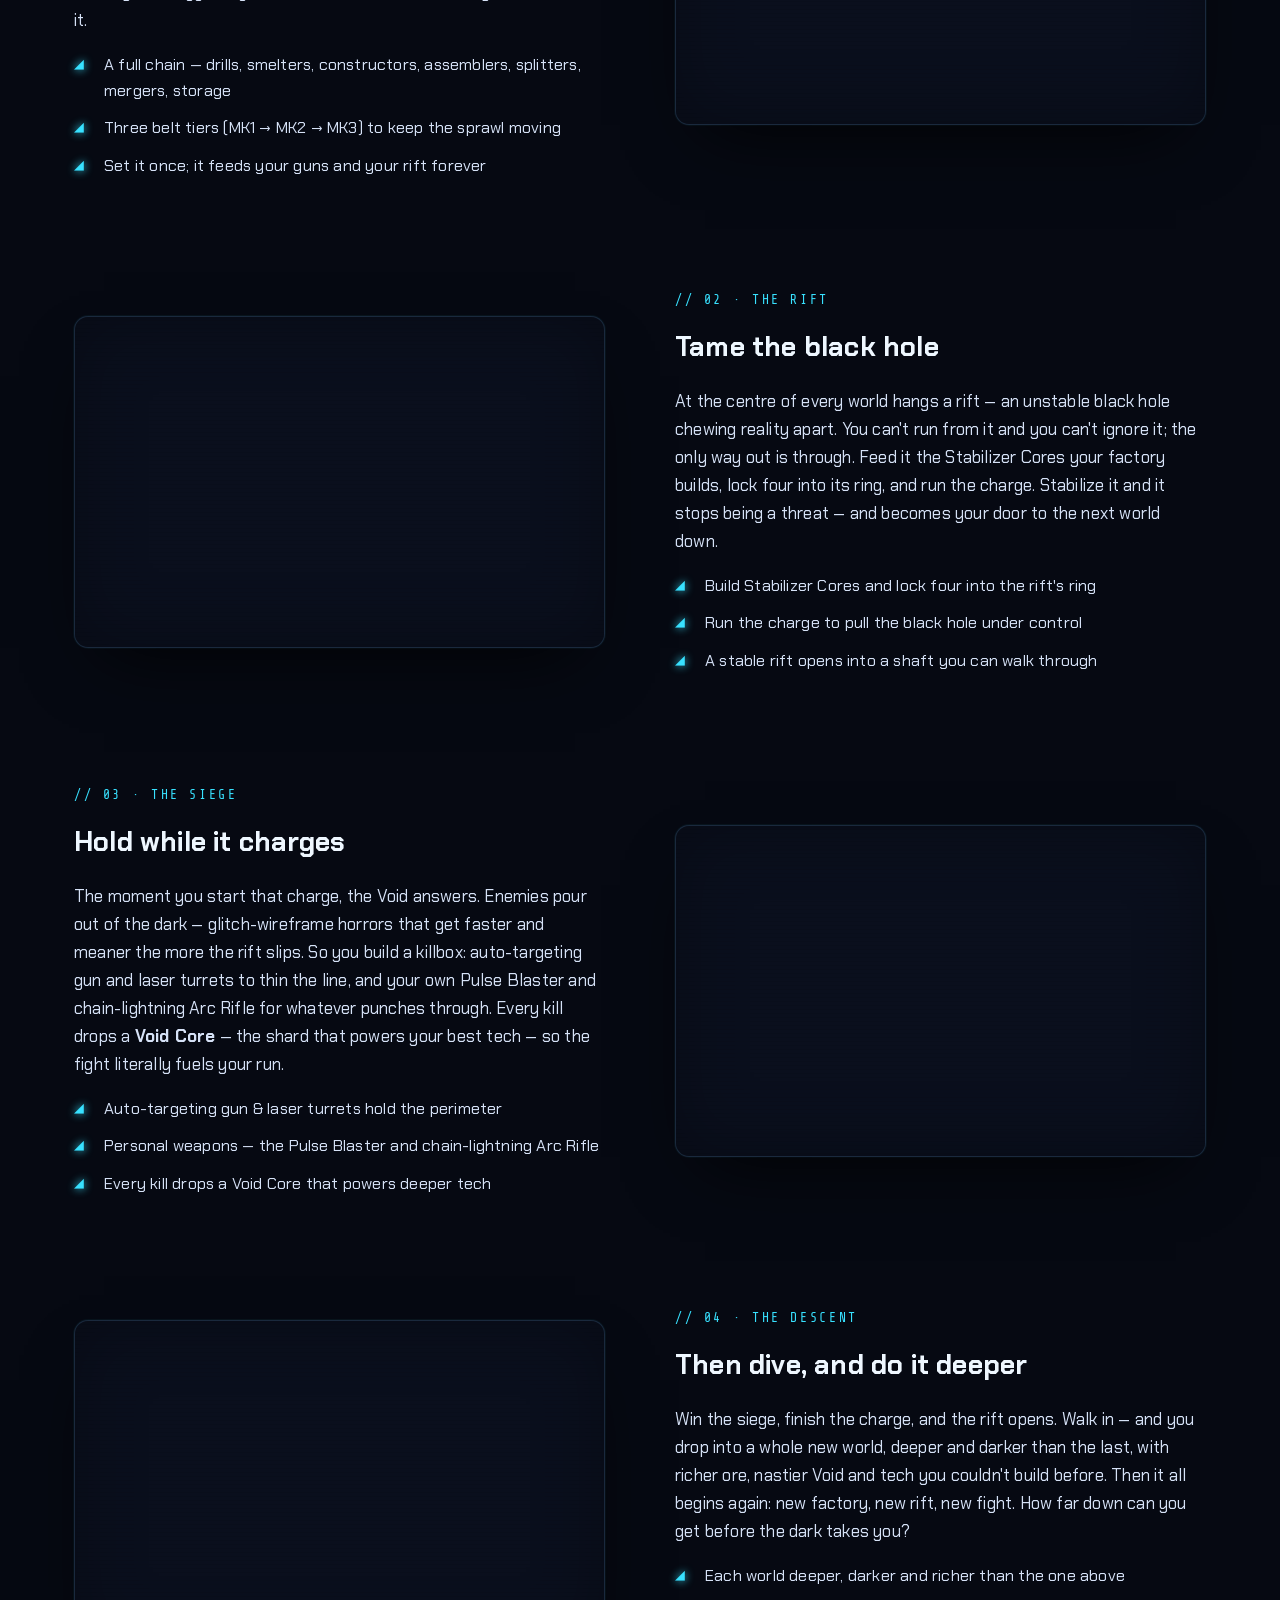
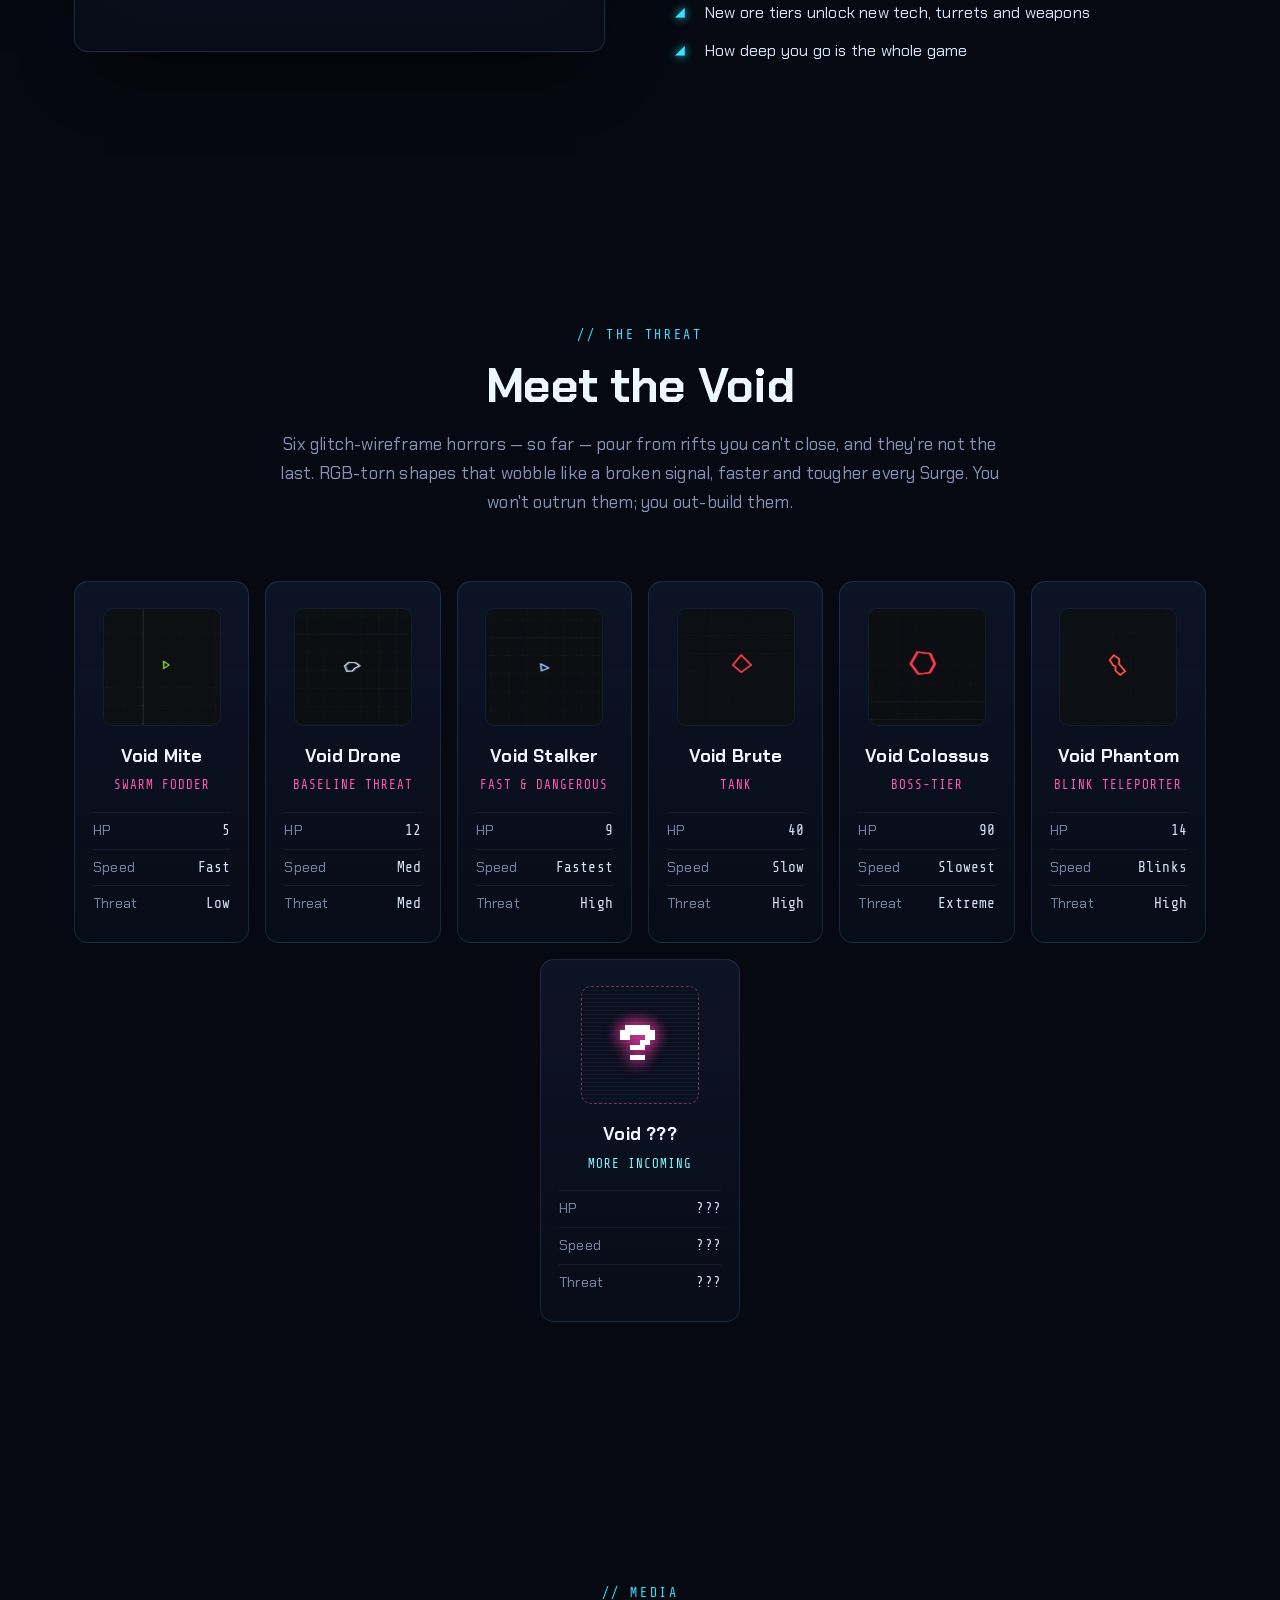
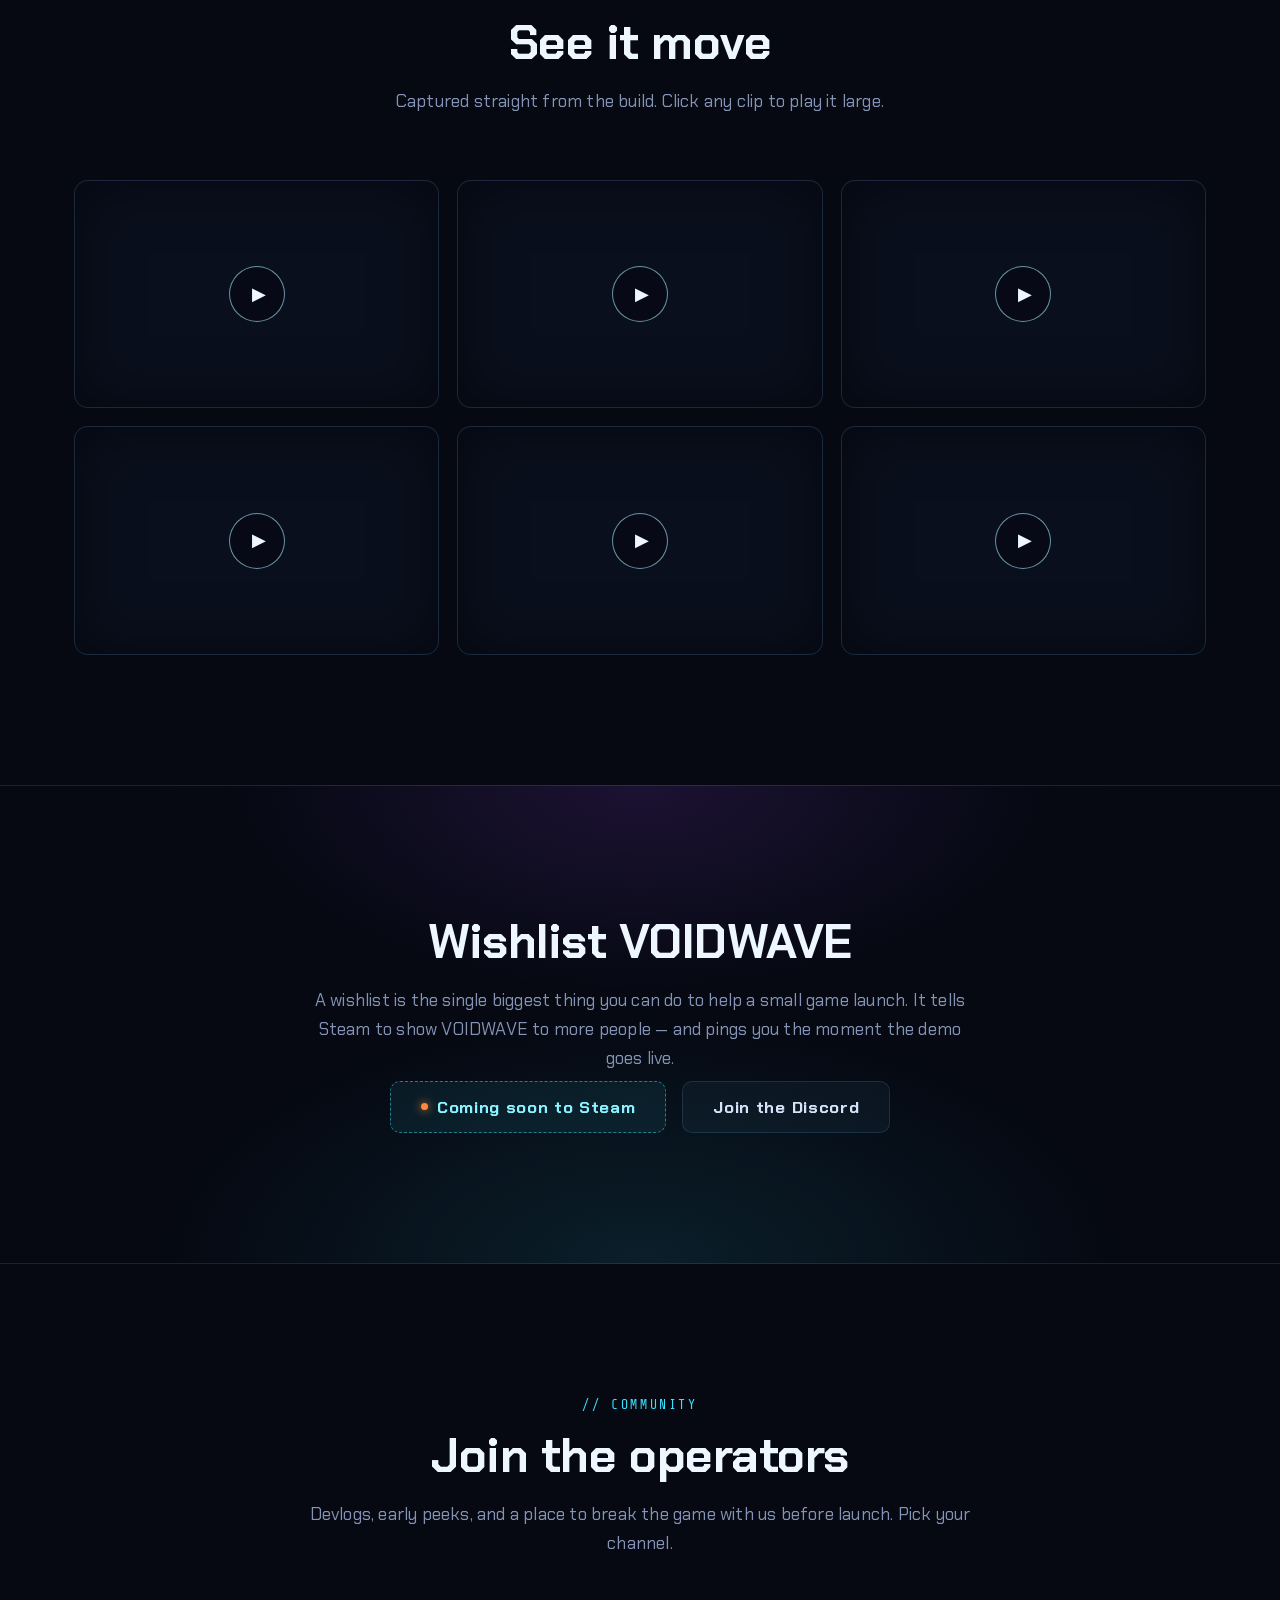
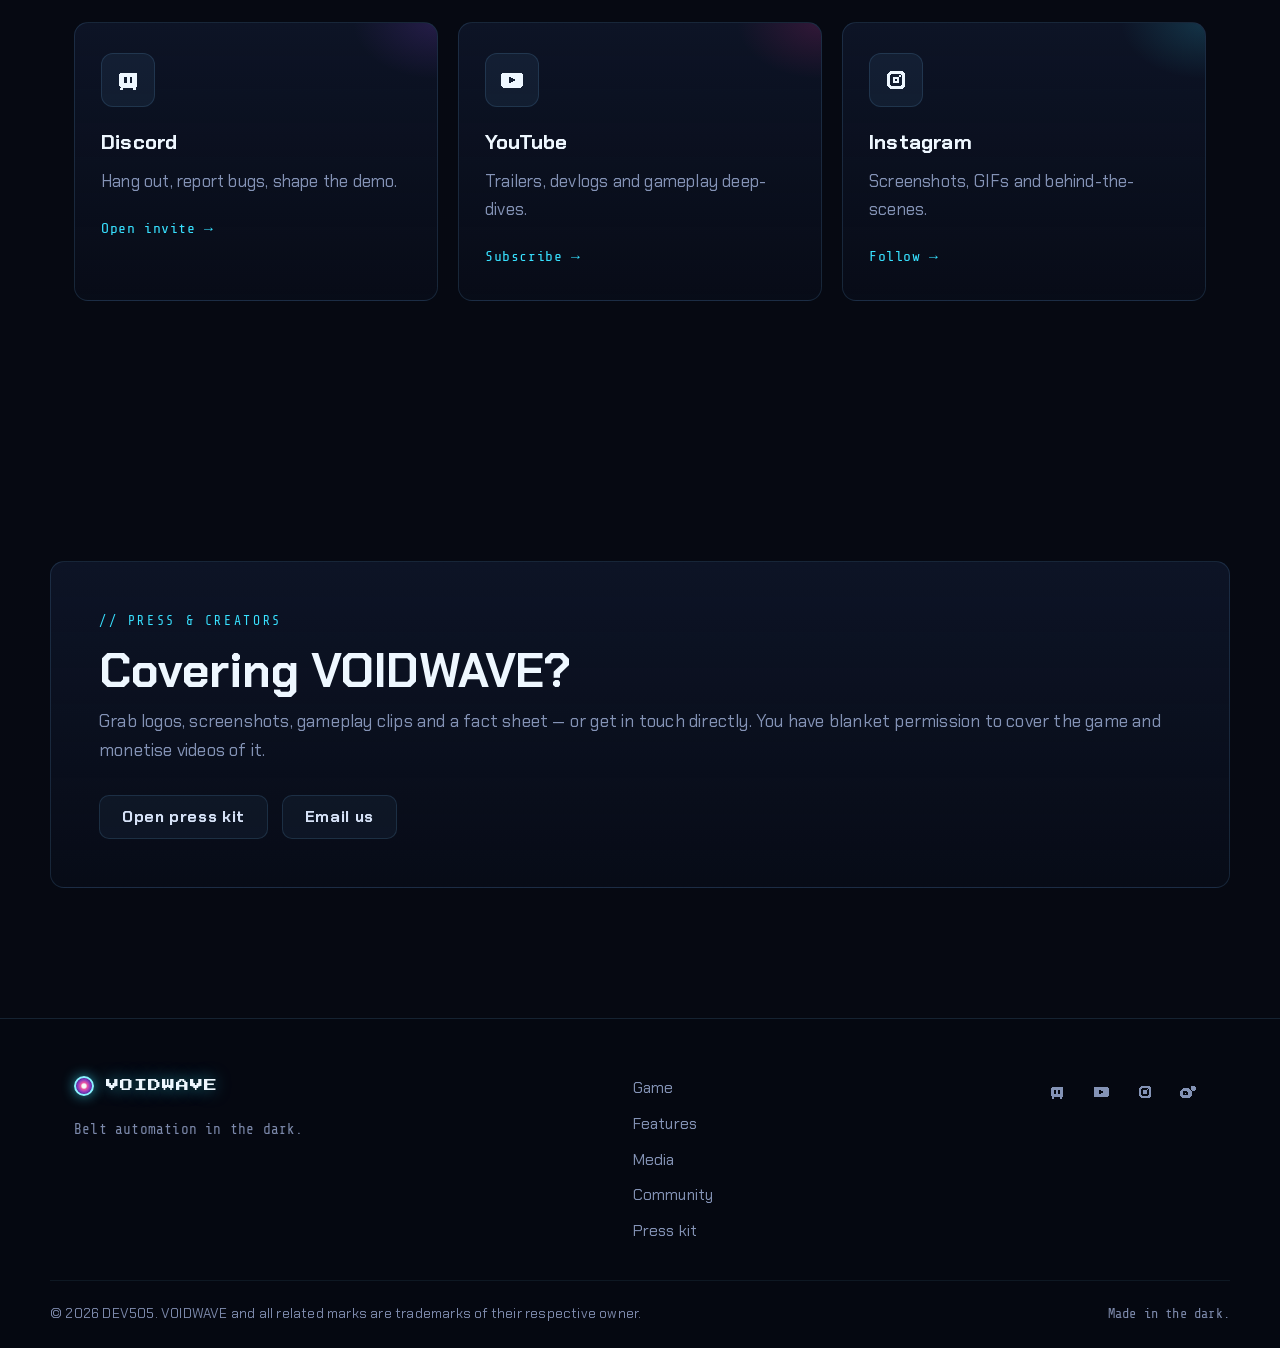
==== commit 3bf08a4c: "new video" ====
--- a/index.html
+++ b/index.html
@@ -29,7 +29,7 @@
   <link rel="preconnect" href="https://fonts.gstatic.com" crossorigin />
   <link href="https://fonts.googleapis.com/css2?family=Press+Start+2P&family=Chakra+Petch:wght@400;500;600;700&family=Share+Tech+Mono&display=swap" rel="stylesheet" />
 
-  <link rel="stylesheet" href="css/style.css?v=202606302201" />
+  <link rel="stylesheet" href="css/style.css?v=202606302206" />
 </head>
 <body>
   <a class="skip-link" href="#main">Skip to content</a>
@@ -222,21 +222,26 @@
     <section class="section features" id="features">
       <div class="wrap">
         <div class="section-head reveal">
-          <p class="kicker">// features</p>
-          <h2 class="h2">An honest factory game with teeth</h2>
-        </div>
-
+          <p class="kicker">// go deeper</p>
+          <h2 class="h2">The loop, up close</h2>
+          <p class="section-sub">Four beats, one world at a time. Here's what each one actually
+            feels like in your hands.</p>
+        </div>
+
+        <!-- 01 · THE FACTORY -->
         <div class="feature-row reveal">
           <div class="feature-text">
-            <h3 class="h3">Build a factory that runs itself</h3>
-            <p>Lay belts and the work runs without you — ore crawls from the drills to the smelters,
-              parts roll off the assemblers, and your turrets stay fed while you're off fighting in
-              the dark. Splitters and mergers braid the lines; faster belt tiers keep the whole
-              sprawl moving as your base grows.</p>
+            <p class="kicker">// 01 · the factory</p>
+            <h3 class="h3">Automate yourself out of a job</h3>
+            <p>Everything starts here. Hand-mine the first ore, then build until the work runs without
+              you — drills feed smelters, smelters feed constructors and assemblers, belts braid it
+              all together. Soon copper and iron pour in one end and circuit boards, turret frames and
+              Stabilizer Cores roll out the other while you're somewhere else entirely. The bigger it
+              grows, the more it makes — and you'll need all of it.</p>
             <ul class="ticks">
-              <li>Three belt tiers — MK1, MK2, MK3 — each faster than the last</li>
-              <li>Splitters, mergers and storage to shape the flow</li>
-              <li>Machines that auto-run their recipes straight off your belts</li>
+              <li>A full chain — drills, smelters, constructors, assemblers, splitters, mergers, storage</li>
+              <li>Three belt tiers (MK1 → MK2 → MK3) to keep the sprawl moving</li>
+              <li>Set it once; it feeds your guns and your rift forever</li>
             </ul>
           </div>
           <div class="feature-media">
@@ -244,17 +249,19 @@
           </div>
         </div>
 
+        <!-- 02 · THE RIFT -->
         <div class="feature-row reverse reveal">
           <div class="feature-text">
-            <h3 class="h3">Power your tech with the enemy</h3>
-            <p>Every creature the Void spits out drops a <strong>Void Core</strong> — a crystallized
-              shard that fuels your research and your best gear. The deeper you climb the 5-tier tech
-              tree, the more cores it costs. So progress literally requires killing more of the thing
-              trying to kill you.</p>
+            <p class="kicker">// 02 · the rift</p>
+            <h3 class="h3">Tame the black hole</h3>
+            <p>At the centre of every world hangs a rift — an unstable black hole chewing reality
+              apart. You can't run from it and you can't ignore it; the only way out is through. Feed
+              it the Stabilizer Cores your factory builds, lock four into its ring, and run the charge.
+              Stabilize it and it stops being a threat — and becomes your door to the next world down.</p>
             <ul class="ticks">
-              <li>Survive → Arm → Hold → Dominate: a survival beat-sheet as a tech tree</li>
-              <li>Higher tiers gated behind Void Cores you harvest from waves</li>
-              <li>A clean reason to fight, not just turtle</li>
+              <li>Build Stabilizer Cores and lock four into the rift's ring</li>
+              <li>Run the charge to pull the black hole under control</li>
+              <li>A stable rift opens into a shaft you can walk through</li>
             </ul>
           </div>
           <div class="feature-media">
@@ -262,21 +269,45 @@
           </div>
         </div>
 
+        <!-- 03 · THE SIEGE -->
         <div class="feature-row reveal">
           <div class="feature-text">
-            <h3 class="h3">A glitch in reality</h3>
-            <p>There are no monster sprites. The Void comes as glitching wireframes torn into
-              magenta, cyan and white — wobbling like a broken signal bleeding through the world.
-              <strong>Cyan is yours. Magenta is theirs.</strong> The whole screen tells you who's
-              winning.</p>
+            <p class="kicker">// 03 · the siege</p>
+            <h3 class="h3">Hold while it charges</h3>
+            <p>The moment you start that charge, the Void answers. Enemies pour out of the dark —
+              glitch-wireframe horrors that get faster and meaner the more the rift slips. So you build
+              a killbox: auto-targeting gun and laser turrets to thin the line, and your own Pulse
+              Blaster and chain-lightning Arc Rifle for whatever punches through. Every kill drops a
+              <strong>Void Core</strong> — the shard that powers your best tech — so the fight
+              literally fuels your run.</p>
             <ul class="ticks">
-              <li>A pitch-dark world lit only by your lamp, your machines and the rifts</li>
-              <li>Cyan is your machinery; magenta is the Void — read the fight at a glance</li>
-              <li>Rifts you can't close — the dark is here to stay</li>
+              <li>Auto-targeting gun &amp; laser turrets hold the perimeter</li>
+              <li>Personal weapons — the Pulse Blaster and chain-lightning Arc Rifle</li>
+              <li>Every kill drops a Void Core that powers deeper tech</li>
             </ul>
           </div>
           <div class="feature-media">
             <video class="clip" muted loop playsinline preload="none" data-lazyvid="assets/video/Attack.mp4"></video>
+          </div>
+        </div>
+
+        <!-- 04 · THE DESCENT -->
+        <div class="feature-row reverse reveal">
+          <div class="feature-text">
+            <p class="kicker">// 04 · the descent</p>
+            <h3 class="h3">Then dive, and do it deeper</h3>
+            <p>Win the siege, finish the charge, and the rift opens. Walk in — and you drop into a
+              whole new world, deeper and darker than the last, with richer ore, nastier Void and tech
+              you couldn't build before. Then it all begins again: new factory, new rift, new fight.
+              How far down can you get before the dark takes you?</p>
+            <ul class="ticks">
+              <li>Each world deeper, darker and richer than the one above</li>
+              <li>New ore tiers unlock new tech, turrets and weapons</li>
+              <li>How deep you go is the whole game</li>
+            </ul>
+          </div>
+          <div class="feature-media">
+            <video class="clip" muted loop playsinline preload="none" data-lazyvid="assets/video/Q6.mp4"></video>
           </div>
         </div>
       </div>
@@ -294,37 +325,37 @@
         </div>
         <div class="void-grid">
           <article class="card void-card reveal">
-            <img class="vc-gif" src="assets/img/Mite.gif?v=202606302201" width="120" height="120" alt="Void Mite — green wireframe triangle" loading="lazy" decoding="async" />
+            <img class="vc-gif" src="assets/img/Mite.gif?v=202606302206" width="120" height="120" alt="Void Mite — green wireframe triangle" loading="lazy" decoding="async" />
             <h3>Void Mite</h3>
             <p class="vc-role">Swarm fodder</p>
             <dl class="vc-stats"><div><dt>HP</dt><dd>5</dd></div><div><dt>Speed</dt><dd>Fast</dd></div><div><dt>Threat</dt><dd>Low</dd></div></dl>
           </article>
           <article class="card void-card reveal">
-            <img class="vc-gif" src="assets/img/Drone.gif?v=202606302201" width="120" height="120" alt="Void Drone — magenta and cyan wireframe octagon" loading="lazy" decoding="async" />
+            <img class="vc-gif" src="assets/img/Drone.gif?v=202606302206" width="120" height="120" alt="Void Drone — magenta and cyan wireframe octagon" loading="lazy" decoding="async" />
             <h3>Void Drone</h3>
             <p class="vc-role">Baseline threat</p>
             <dl class="vc-stats"><div><dt>HP</dt><dd>12</dd></div><div><dt>Speed</dt><dd>Med</dd></div><div><dt>Threat</dt><dd>Med</dd></div></dl>
           </article>
           <article class="card void-card reveal">
-            <img class="vc-gif" src="assets/img/Stalker.gif?v=202606302201" width="120" height="120" alt="Void Stalker — violet wireframe triangle" loading="lazy" decoding="async" />
+            <img class="vc-gif" src="assets/img/Stalker.gif?v=202606302206" width="120" height="120" alt="Void Stalker — violet wireframe triangle" loading="lazy" decoding="async" />
             <h3>Void Stalker</h3>
             <p class="vc-role">Fast &amp; dangerous</p>
             <dl class="vc-stats"><div><dt>HP</dt><dd>9</dd></div><div><dt>Speed</dt><dd>Fastest</dd></div><div><dt>Threat</dt><dd>High</dd></div></dl>
           </article>
           <article class="card void-card reveal">
-            <img class="vc-gif" src="assets/img/Brute.gif?v=202606302201" width="120" height="120" alt="Void Brute — red wireframe diamond" loading="lazy" decoding="async" />
+            <img class="vc-gif" src="assets/img/Brute.gif?v=202606302206" width="120" height="120" alt="Void Brute — red wireframe diamond" loading="lazy" decoding="async" />
             <h3>Void Brute</h3>
             <p class="vc-role">Tank</p>
             <dl class="vc-stats"><div><dt>HP</dt><dd>40</dd></div><div><dt>Speed</dt><dd>Slow</dd></div><div><dt>Threat</dt><dd>High</dd></div></dl>
           </article>
           <article class="card void-card reveal">
-            <img class="vc-gif" src="assets/img/Colosus.gif?v=202606302201" width="120" height="120" alt="Void Colossus — red wireframe hexagon" loading="lazy" decoding="async" />
+            <img class="vc-gif" src="assets/img/Colosus.gif?v=202606302206" width="120" height="120" alt="Void Colossus — red wireframe hexagon" loading="lazy" decoding="async" />
             <h3>Void Colossus</h3>
             <p class="vc-role">Boss-tier</p>
             <dl class="vc-stats"><div><dt>HP</dt><dd>90</dd></div><div><dt>Speed</dt><dd>Slowest</dd></div><div><dt>Threat</dt><dd>Extreme</dd></div></dl>
           </article>
           <article class="card void-card reveal">
-            <img class="vc-gif" src="assets/img/Phantom.gif?v=202606302201" width="120" height="120" alt="Void Phantom — crimson wireframe that teleports" loading="lazy" decoding="async" />
+            <img class="vc-gif" src="assets/img/Phantom.gif?v=202606302206" width="120" height="120" alt="Void Phantom — crimson wireframe that teleports" loading="lazy" decoding="async" />
             <h3>Void Phantom</h3>
             <p class="vc-role">Blink teleporter</p>
             <dl class="vc-stats"><div><dt>HP</dt><dd>14</dd></div><div><dt>Speed</dt><dd>Blinks</dd></div><div><dt>Threat</dt><dd>High</dd></div></dl>
@@ -460,8 +491,8 @@
     <video class="lb-video" id="lbVideo" controls playsinline></video>
   </div>
 
-  <script src="js/config.js?v=202606302201"></script>
-  <script src="js/main.js?v=202606302201"></script>
-  <script src="js/shader.js?v=202606302201" defer></script>
+  <script src="js/config.js?v=202606302206"></script>
+  <script src="js/main.js?v=202606302206"></script>
+  <script src="js/shader.js?v=202606302206" defer></script>
 </body>
 </html>
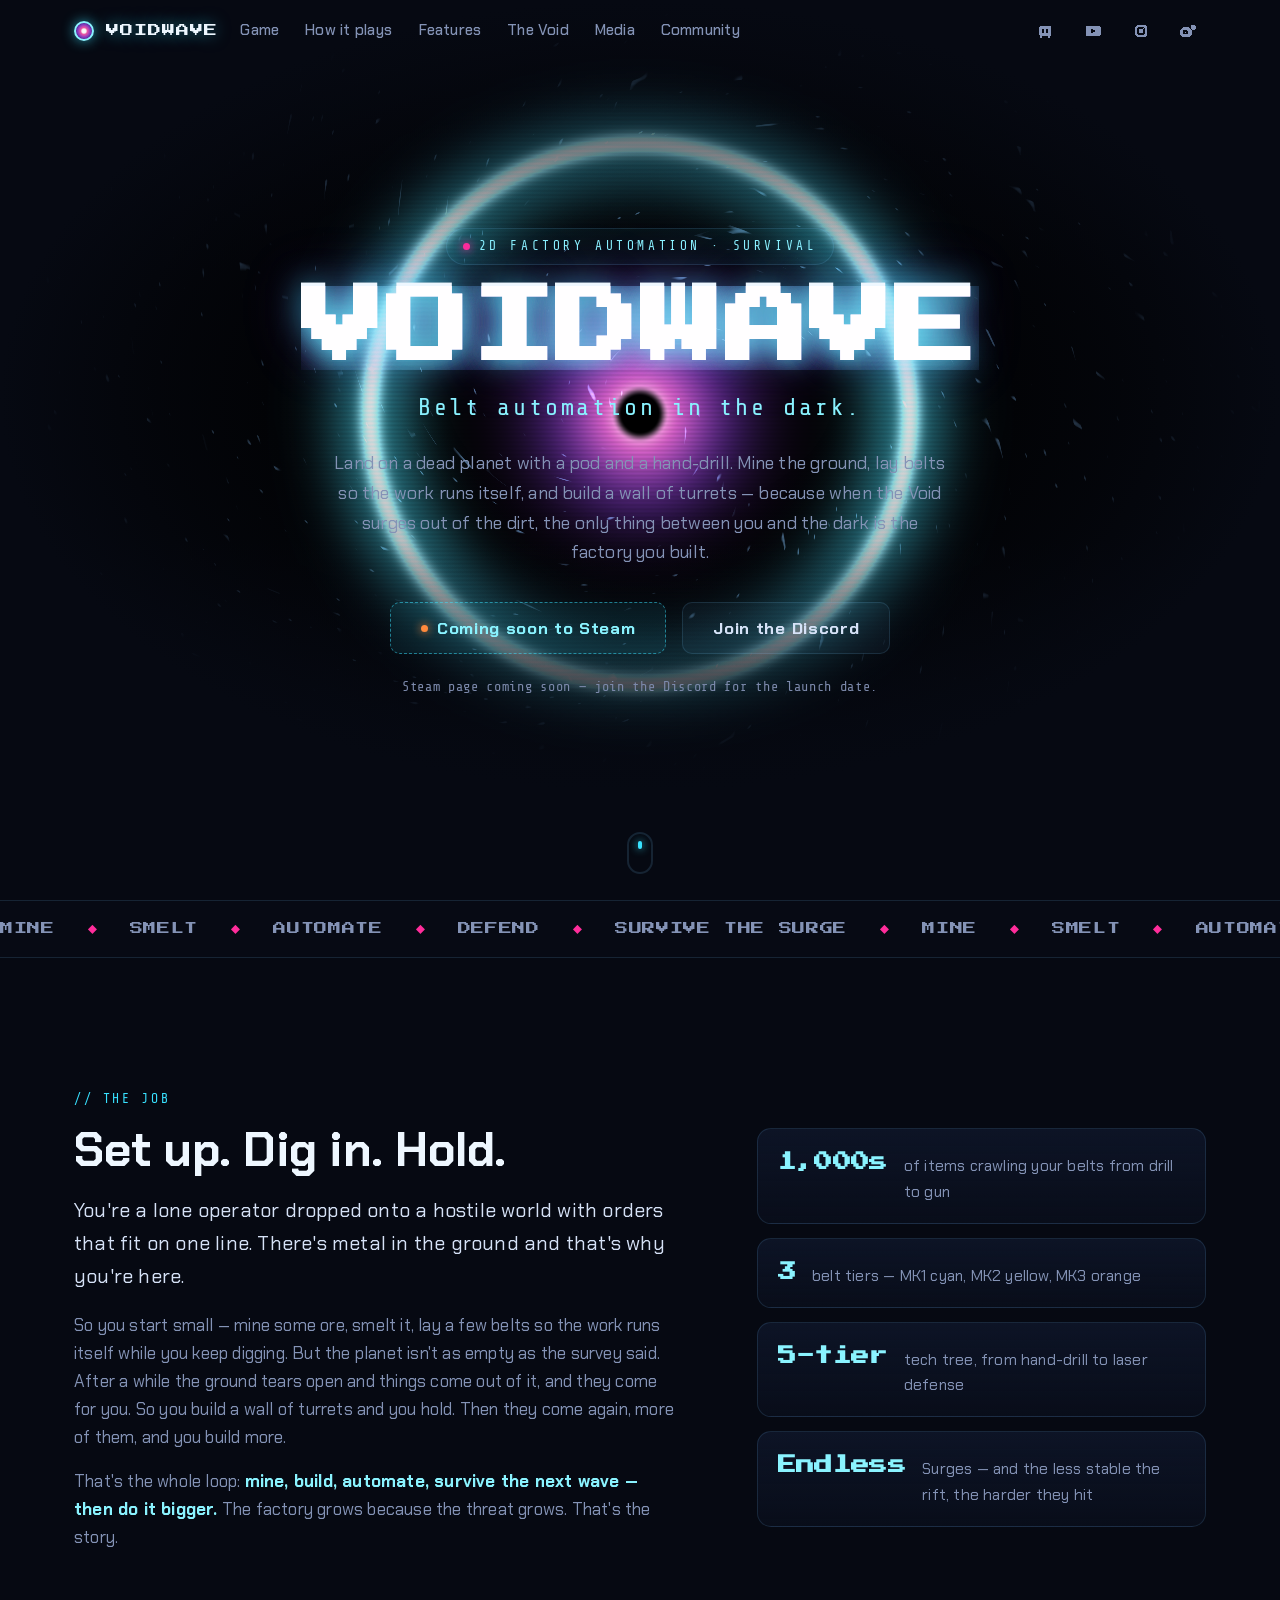
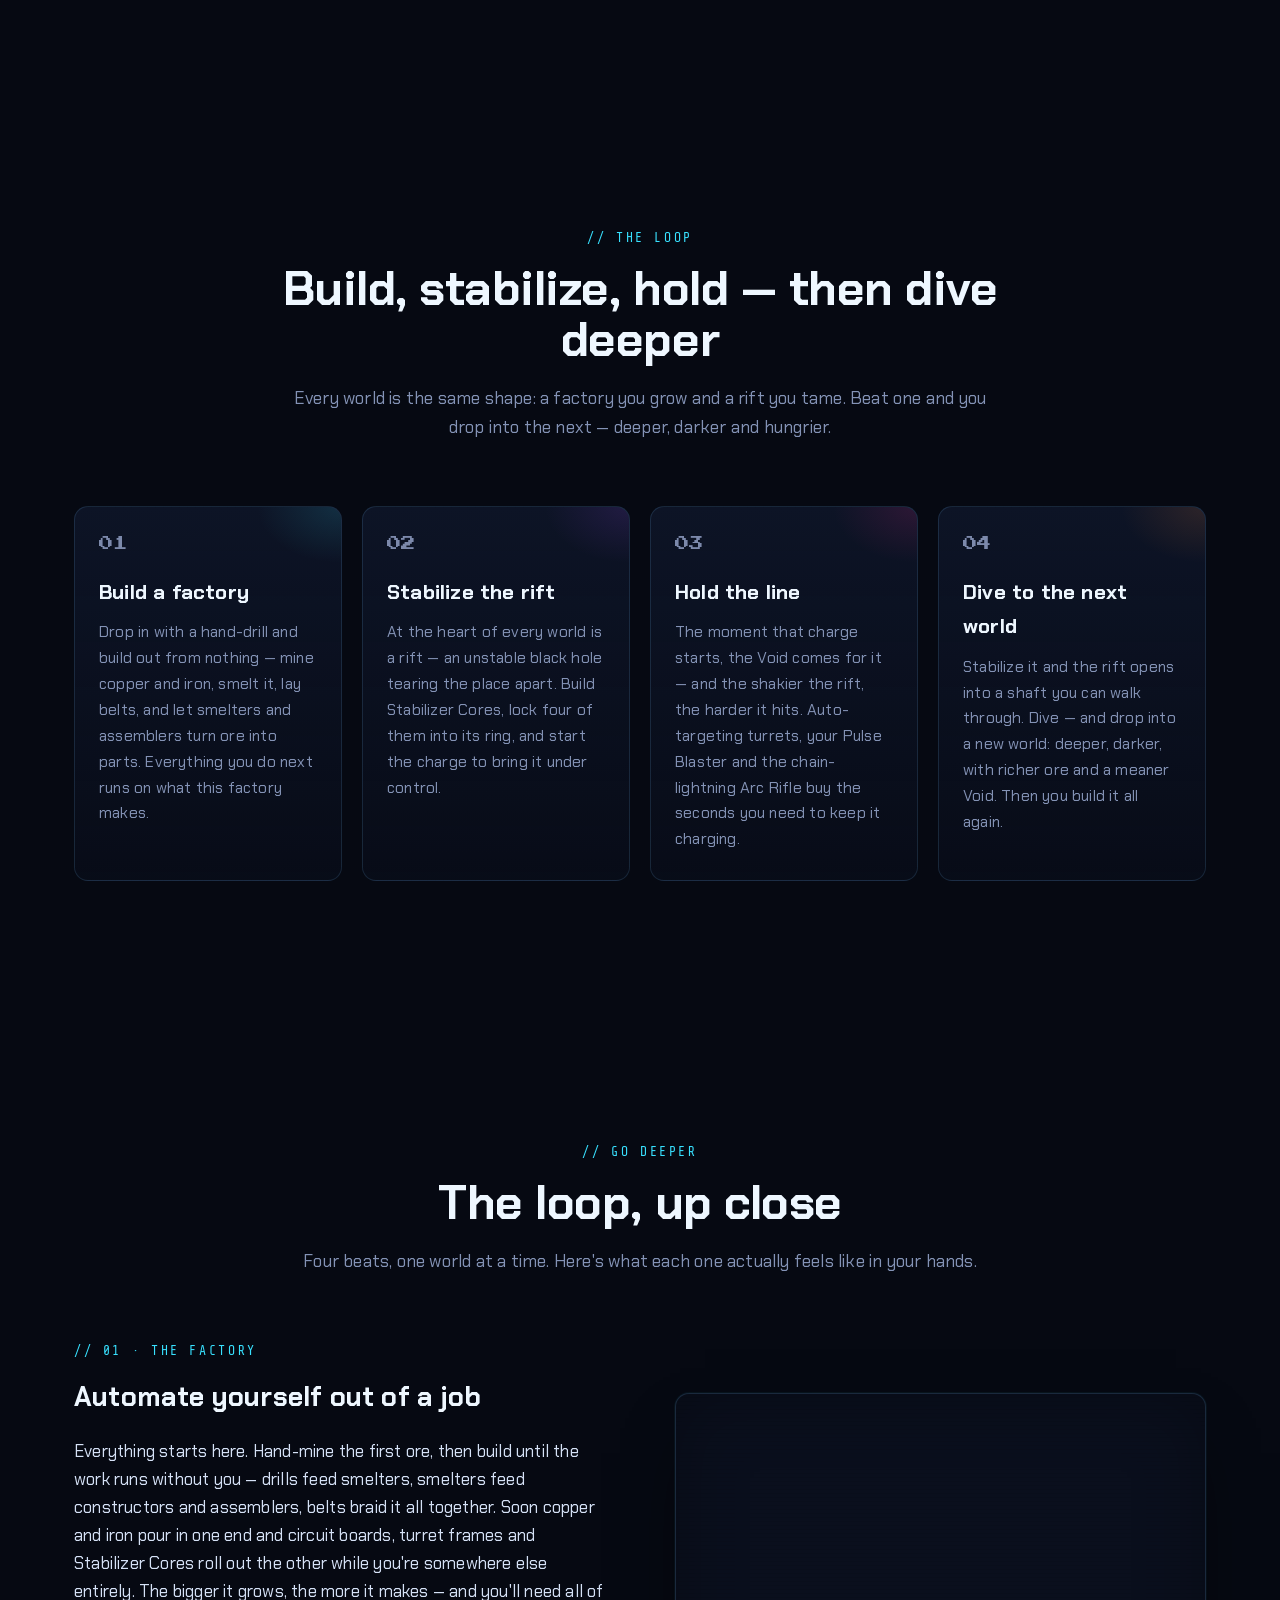
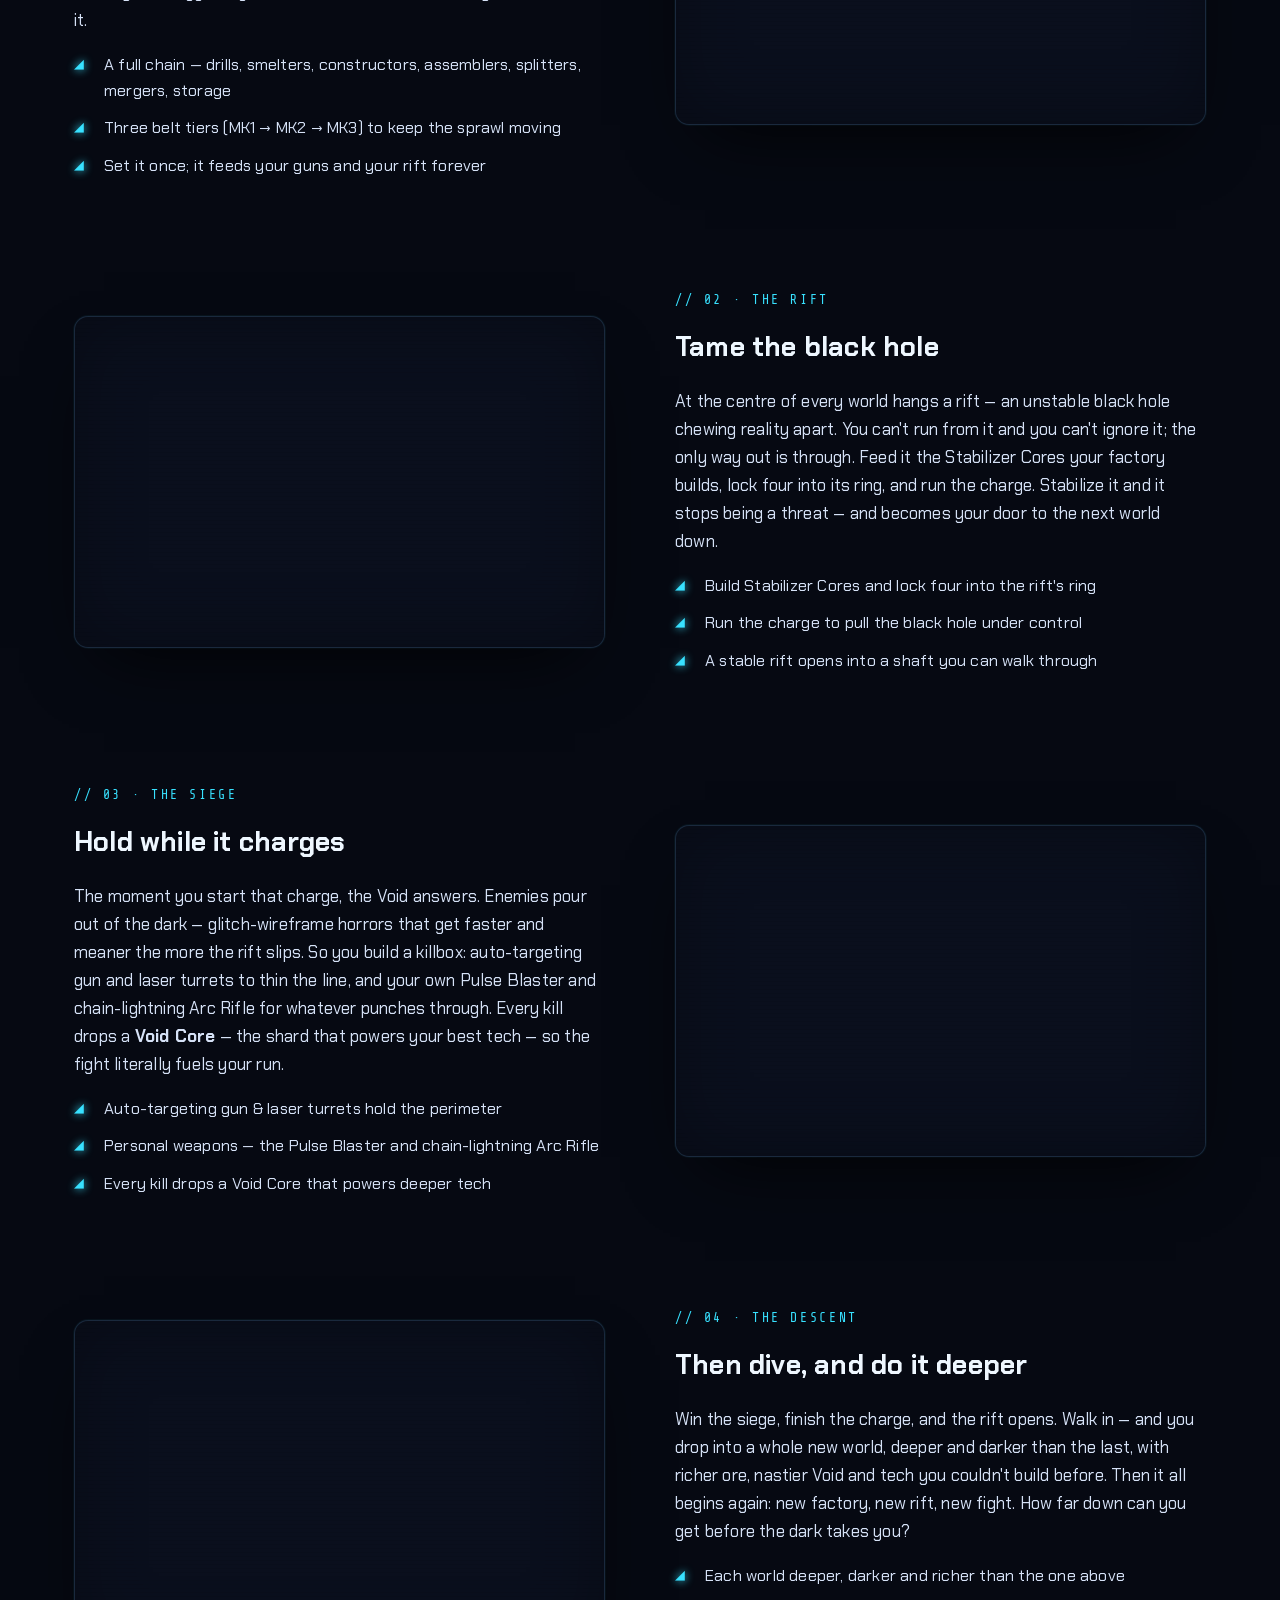
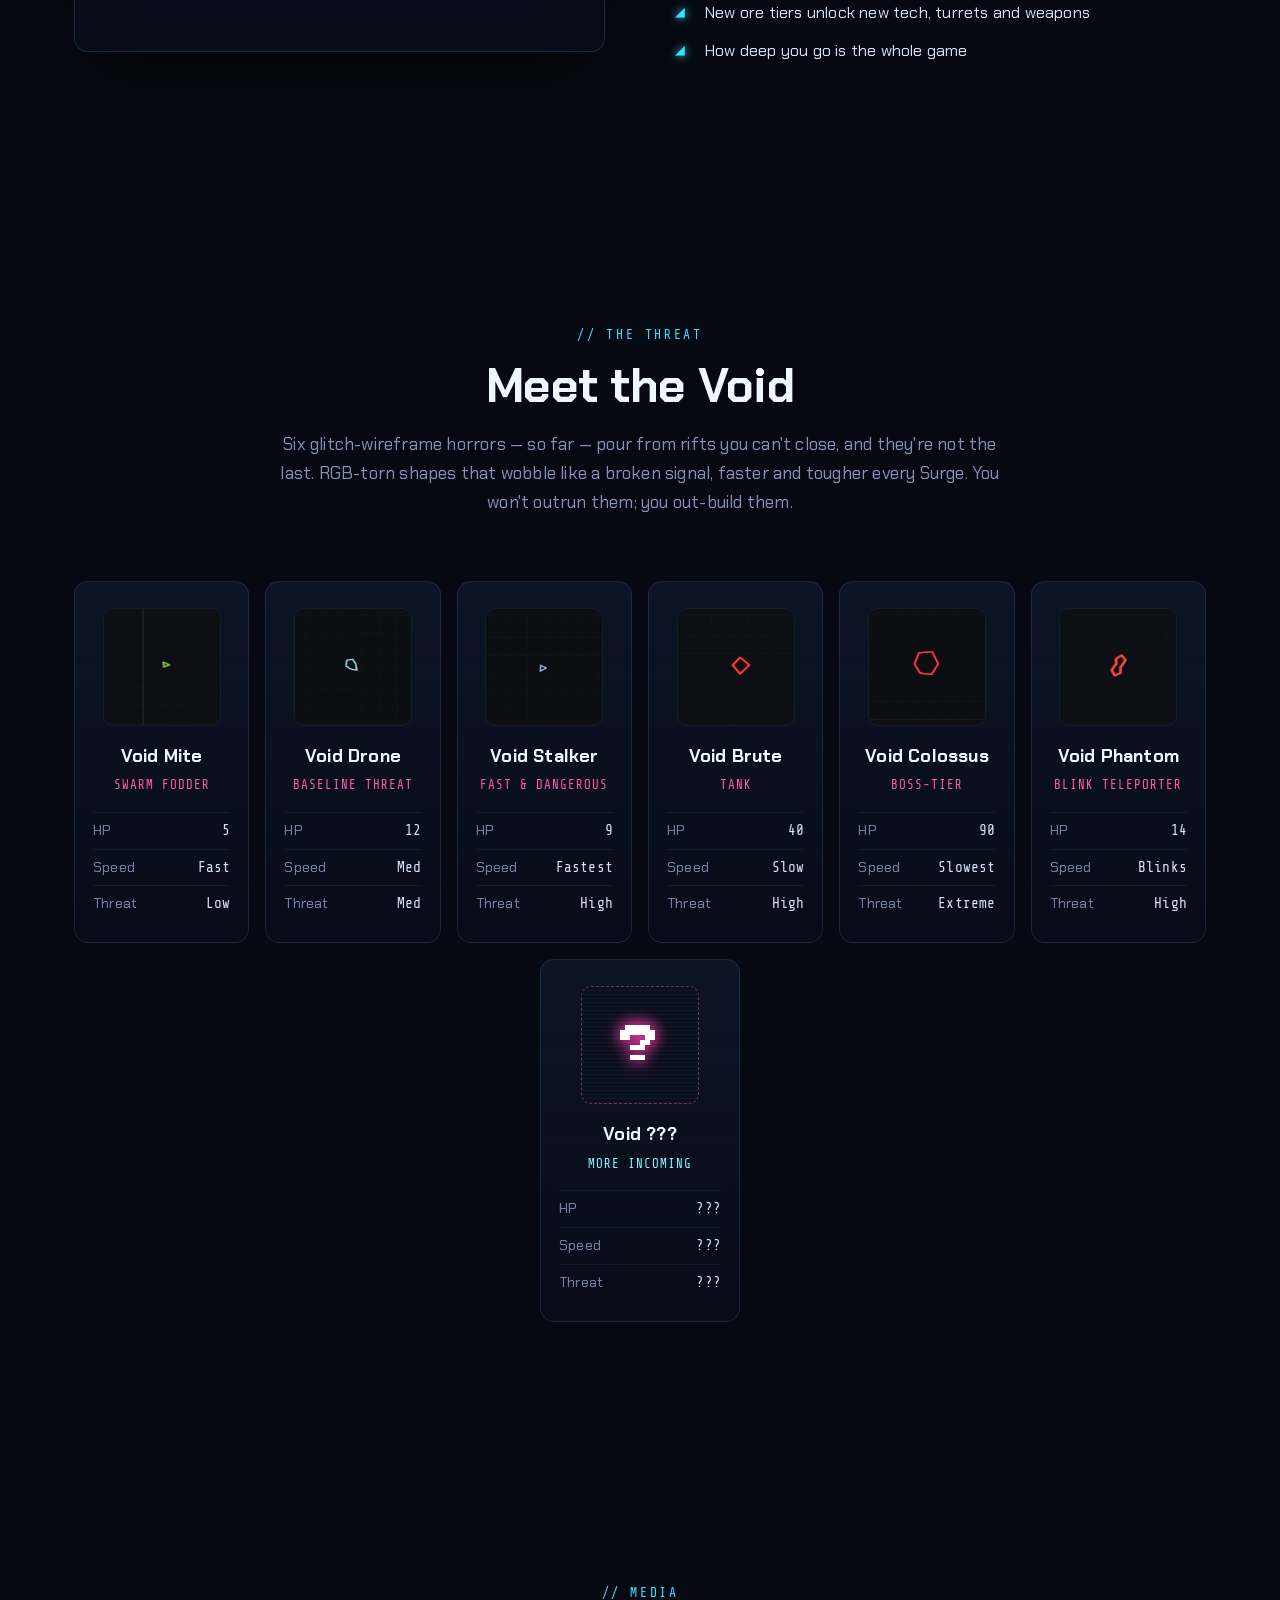
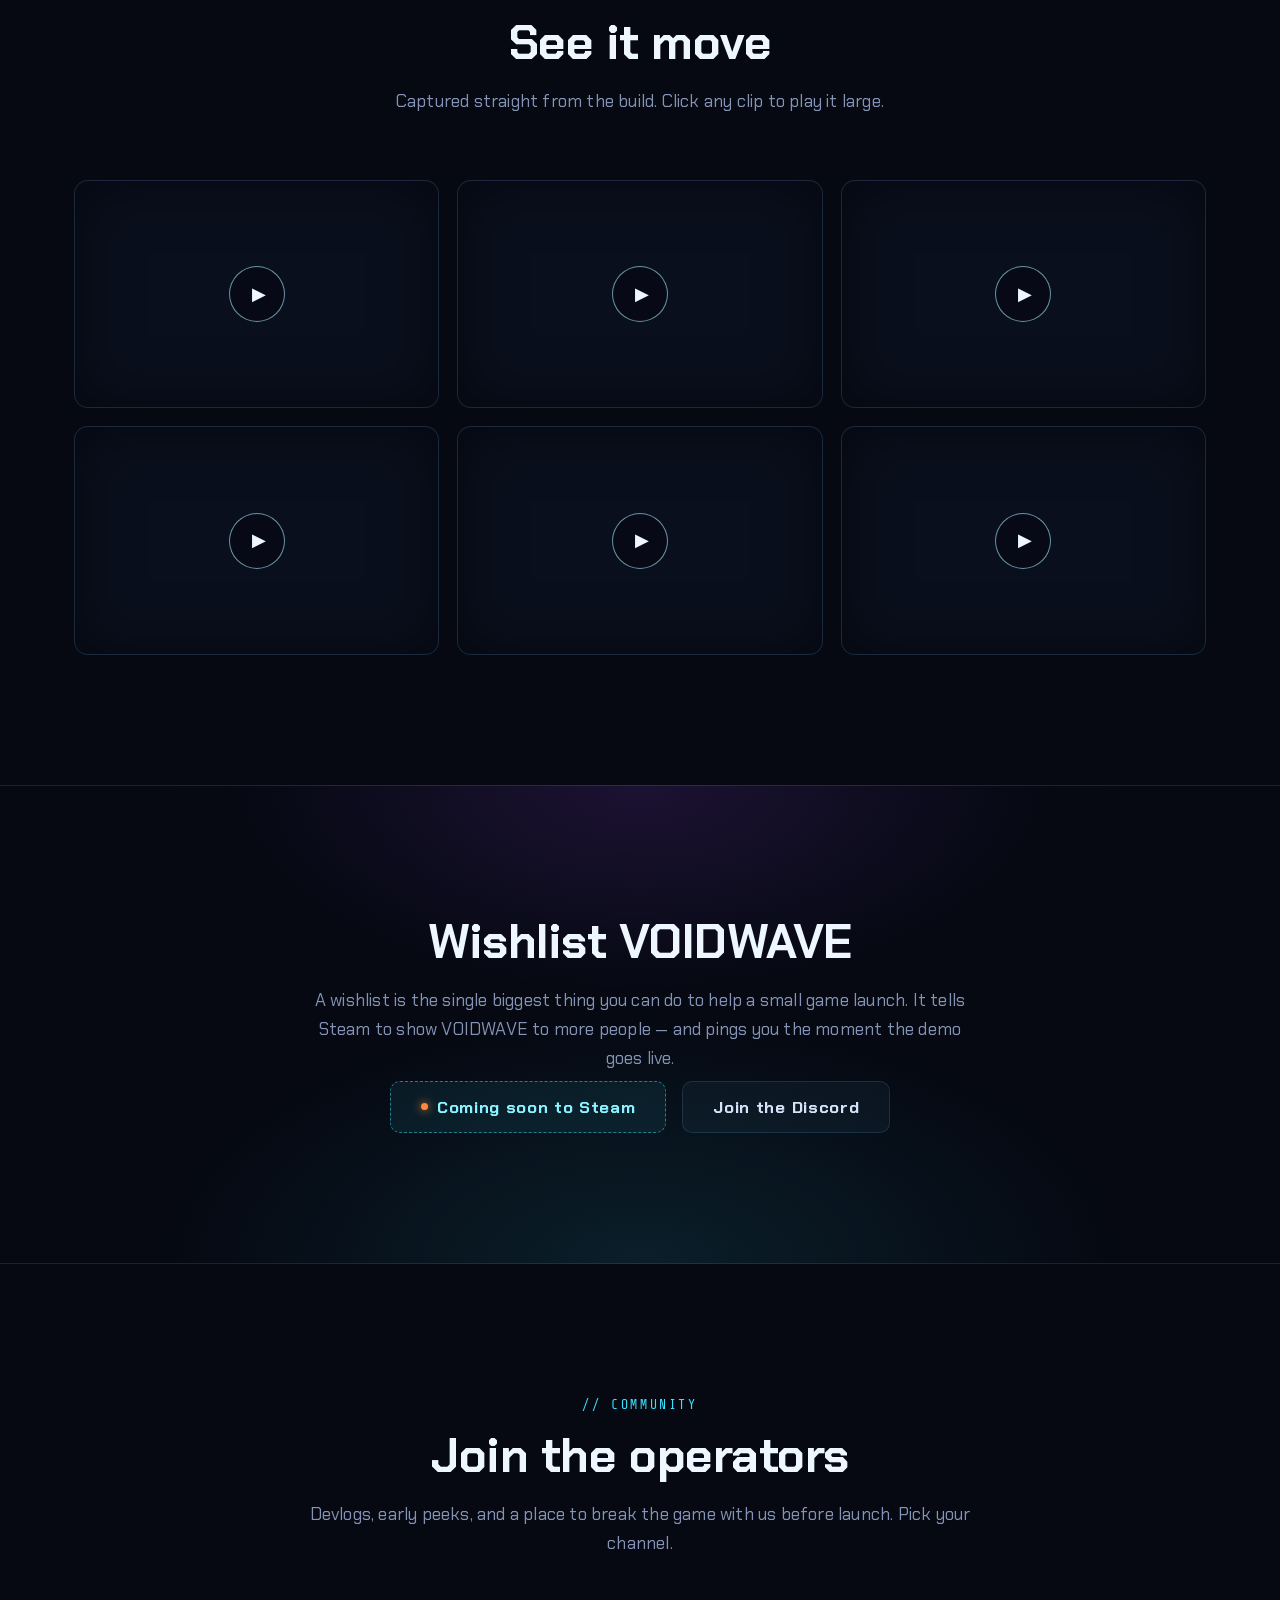
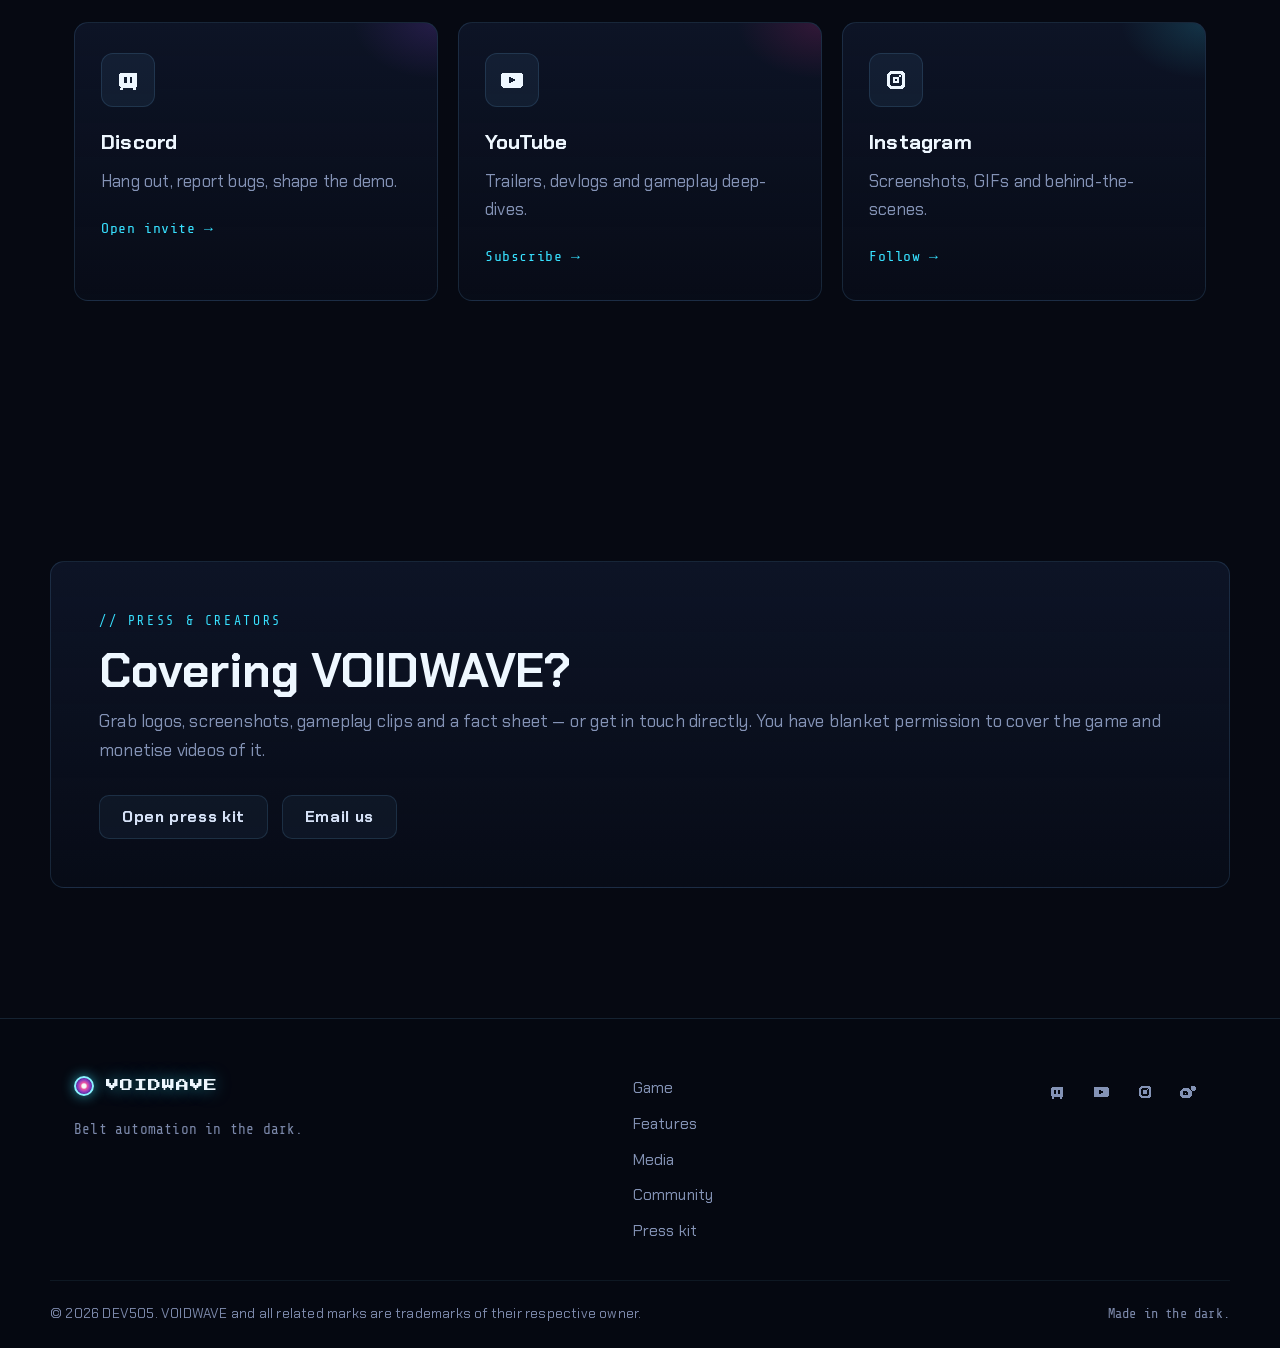
==== commit 079a084a: "new video" ====
--- a/index.html
+++ b/index.html
@@ -29,7 +29,7 @@
   <link rel="preconnect" href="https://fonts.gstatic.com" crossorigin />
   <link href="https://fonts.googleapis.com/css2?family=Press+Start+2P&family=Chakra+Petch:wght@400;500;600;700&family=Share+Tech+Mono&display=swap" rel="stylesheet" />
 
-  <link rel="stylesheet" href="css/style.css?v=202606302206" />
+  <link rel="stylesheet" href="css/style.css?v=202606302234" />
 </head>
 <body>
   <a class="skip-link" href="#main">Skip to content</a>
@@ -245,7 +245,7 @@
             </ul>
           </div>
           <div class="feature-media">
-            <video class="clip" muted loop playsinline preload="none" data-lazyvid="assets/video/Q1.mp4"></video>
+            <video class="clip" muted loop playsinline preload="none" data-lazyvid="assets/video/F1.mp4"></video>
           </div>
         </div>
 
@@ -265,7 +265,7 @@
             </ul>
           </div>
           <div class="feature-media">
-            <video class="clip" muted loop playsinline preload="none" data-lazyvid="assets/video/Q5.mp4"></video>
+            <video class="clip" muted loop playsinline preload="none" data-lazyvid="assets/video/F2.mp4"></video>
           </div>
         </div>
 
@@ -325,37 +325,37 @@
         </div>
         <div class="void-grid">
           <article class="card void-card reveal">
-            <img class="vc-gif" src="assets/img/Mite.gif?v=202606302206" width="120" height="120" alt="Void Mite — green wireframe triangle" loading="lazy" decoding="async" />
+            <img class="vc-gif" src="assets/img/Mite.gif?v=202606302234" width="120" height="120" alt="Void Mite — green wireframe triangle" loading="lazy" decoding="async" />
             <h3>Void Mite</h3>
             <p class="vc-role">Swarm fodder</p>
             <dl class="vc-stats"><div><dt>HP</dt><dd>5</dd></div><div><dt>Speed</dt><dd>Fast</dd></div><div><dt>Threat</dt><dd>Low</dd></div></dl>
           </article>
           <article class="card void-card reveal">
-            <img class="vc-gif" src="assets/img/Drone.gif?v=202606302206" width="120" height="120" alt="Void Drone — magenta and cyan wireframe octagon" loading="lazy" decoding="async" />
+            <img class="vc-gif" src="assets/img/Drone.gif?v=202606302234" width="120" height="120" alt="Void Drone — magenta and cyan wireframe octagon" loading="lazy" decoding="async" />
             <h3>Void Drone</h3>
             <p class="vc-role">Baseline threat</p>
             <dl class="vc-stats"><div><dt>HP</dt><dd>12</dd></div><div><dt>Speed</dt><dd>Med</dd></div><div><dt>Threat</dt><dd>Med</dd></div></dl>
           </article>
           <article class="card void-card reveal">
-            <img class="vc-gif" src="assets/img/Stalker.gif?v=202606302206" width="120" height="120" alt="Void Stalker — violet wireframe triangle" loading="lazy" decoding="async" />
+            <img class="vc-gif" src="assets/img/Stalker.gif?v=202606302234" width="120" height="120" alt="Void Stalker — violet wireframe triangle" loading="lazy" decoding="async" />
             <h3>Void Stalker</h3>
             <p class="vc-role">Fast &amp; dangerous</p>
             <dl class="vc-stats"><div><dt>HP</dt><dd>9</dd></div><div><dt>Speed</dt><dd>Fastest</dd></div><div><dt>Threat</dt><dd>High</dd></div></dl>
           </article>
           <article class="card void-card reveal">
-            <img class="vc-gif" src="assets/img/Brute.gif?v=202606302206" width="120" height="120" alt="Void Brute — red wireframe diamond" loading="lazy" decoding="async" />
+            <img class="vc-gif" src="assets/img/Brute.gif?v=202606302234" width="120" height="120" alt="Void Brute — red wireframe diamond" loading="lazy" decoding="async" />
             <h3>Void Brute</h3>
             <p class="vc-role">Tank</p>
             <dl class="vc-stats"><div><dt>HP</dt><dd>40</dd></div><div><dt>Speed</dt><dd>Slow</dd></div><div><dt>Threat</dt><dd>High</dd></div></dl>
           </article>
           <article class="card void-card reveal">
-            <img class="vc-gif" src="assets/img/Colosus.gif?v=202606302206" width="120" height="120" alt="Void Colossus — red wireframe hexagon" loading="lazy" decoding="async" />
+            <img class="vc-gif" src="assets/img/Colosus.gif?v=202606302234" width="120" height="120" alt="Void Colossus — red wireframe hexagon" loading="lazy" decoding="async" />
             <h3>Void Colossus</h3>
             <p class="vc-role">Boss-tier</p>
             <dl class="vc-stats"><div><dt>HP</dt><dd>90</dd></div><div><dt>Speed</dt><dd>Slowest</dd></div><div><dt>Threat</dt><dd>Extreme</dd></div></dl>
           </article>
           <article class="card void-card reveal">
-            <img class="vc-gif" src="assets/img/Phantom.gif?v=202606302206" width="120" height="120" alt="Void Phantom — crimson wireframe that teleports" loading="lazy" decoding="async" />
+            <img class="vc-gif" src="assets/img/Phantom.gif?v=202606302234" width="120" height="120" alt="Void Phantom — crimson wireframe that teleports" loading="lazy" decoding="async" />
             <h3>Void Phantom</h3>
             <p class="vc-role">Blink teleporter</p>
             <dl class="vc-stats"><div><dt>HP</dt><dd>14</dd></div><div><dt>Speed</dt><dd>Blinks</dd></div><div><dt>Threat</dt><dd>High</dd></div></dl>
@@ -491,8 +491,8 @@
     <video class="lb-video" id="lbVideo" controls playsinline></video>
   </div>
 
-  <script src="js/config.js?v=202606302206"></script>
-  <script src="js/main.js?v=202606302206"></script>
-  <script src="js/shader.js?v=202606302206" defer></script>
+  <script src="js/config.js?v=202606302234"></script>
+  <script src="js/main.js?v=202606302234"></script>
+  <script src="js/shader.js?v=202606302234" defer></script>
 </body>
 </html>
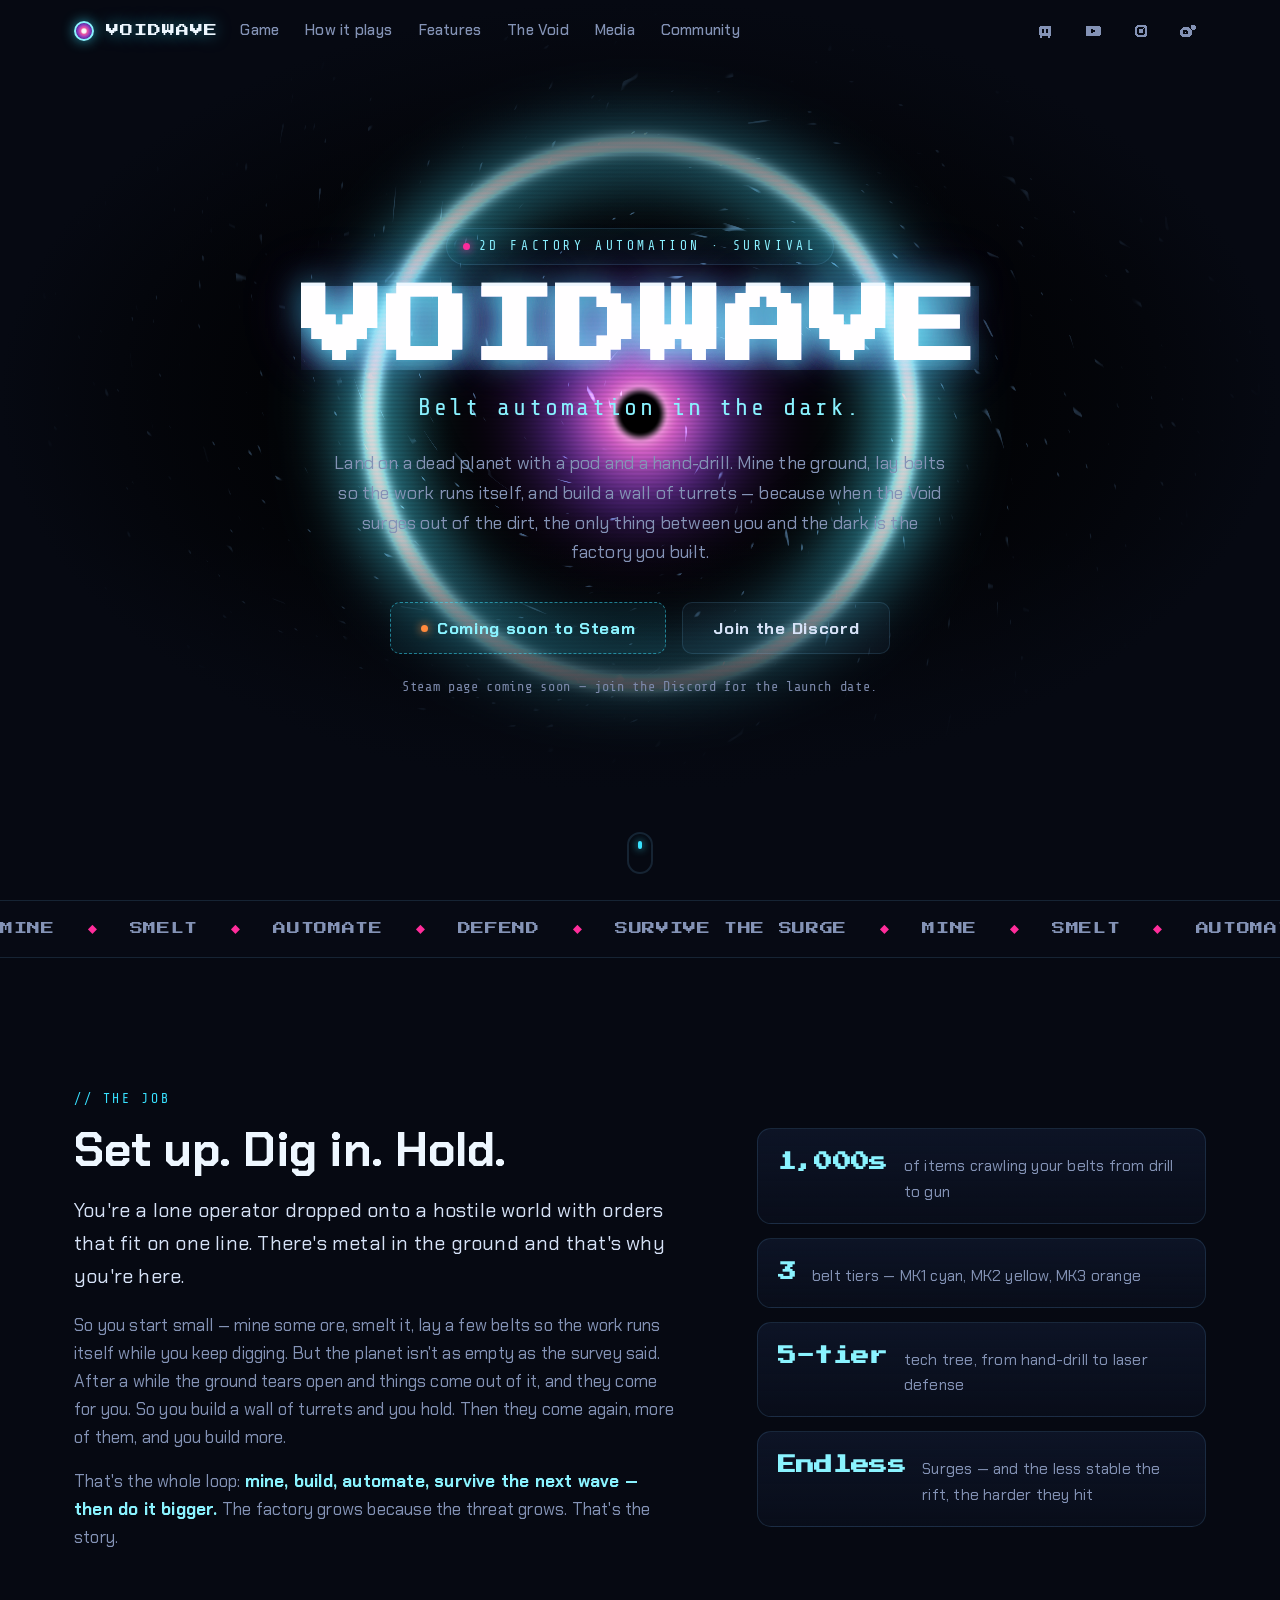
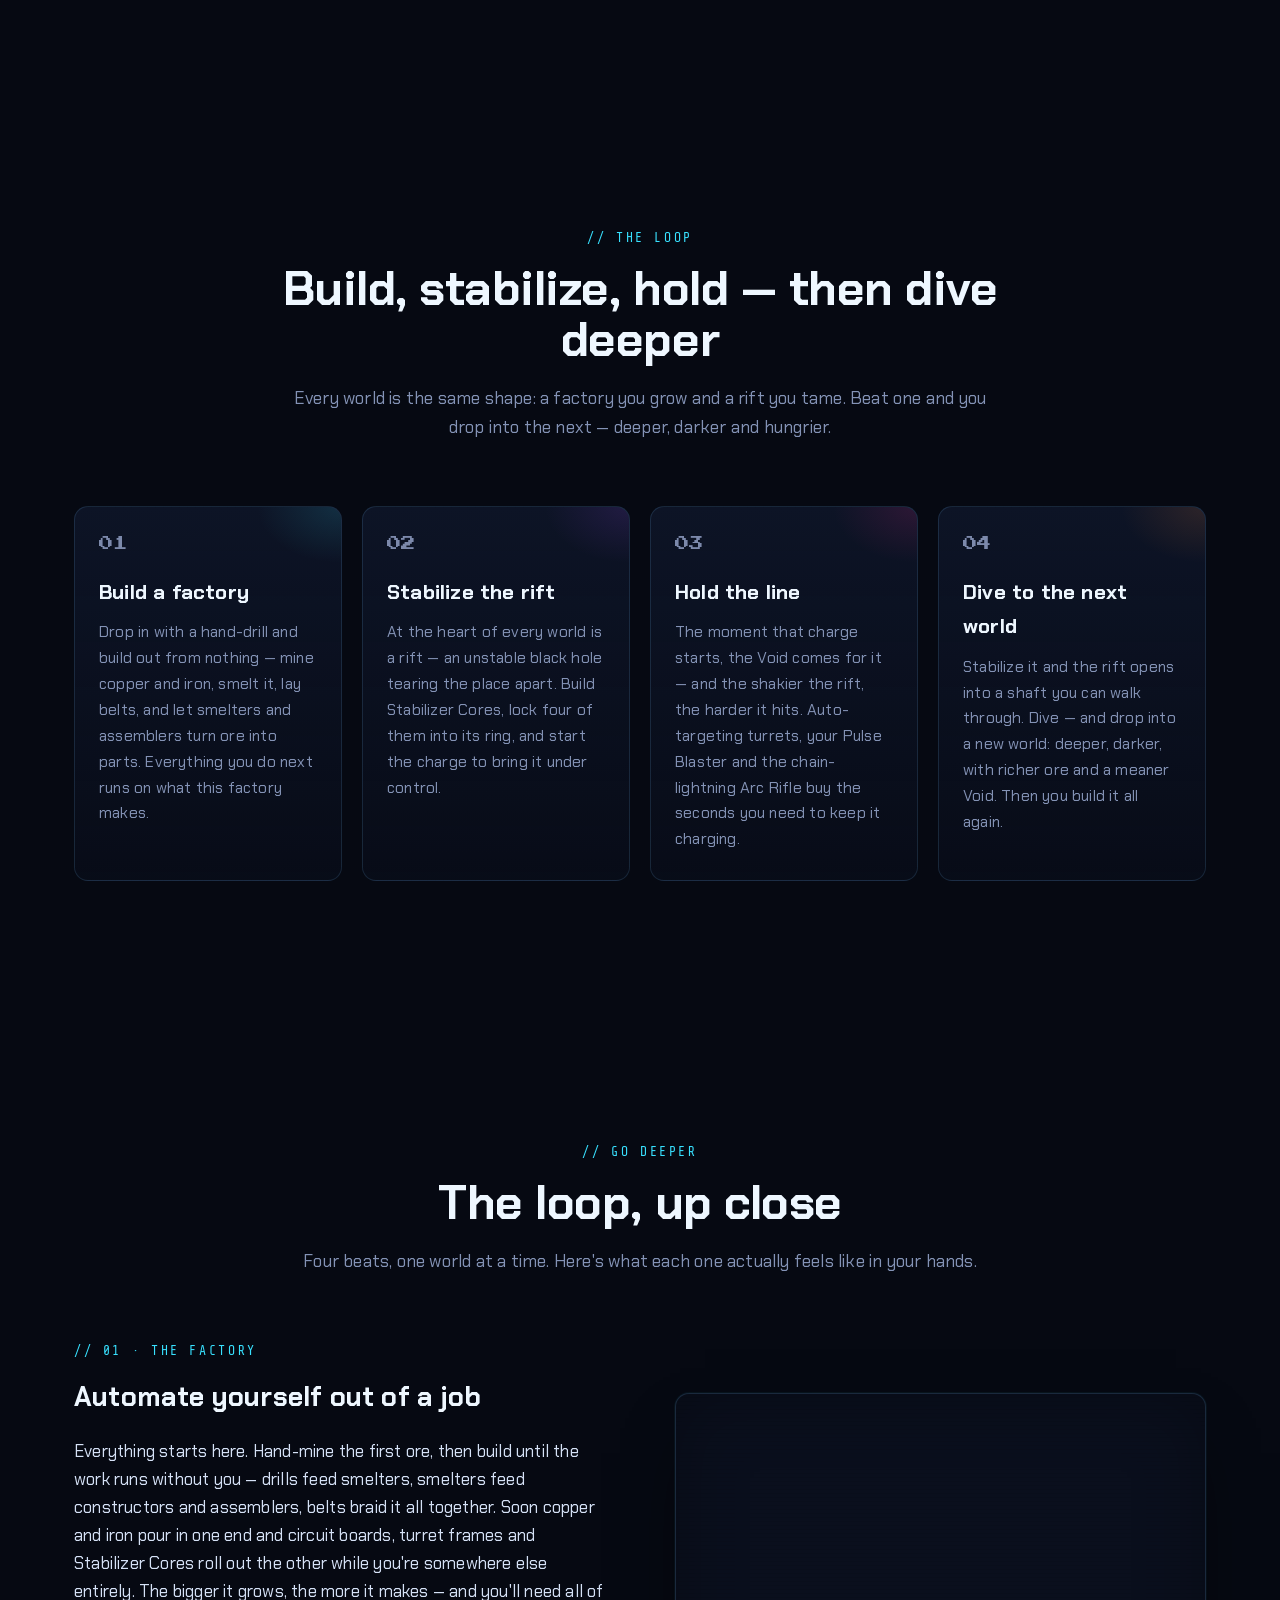
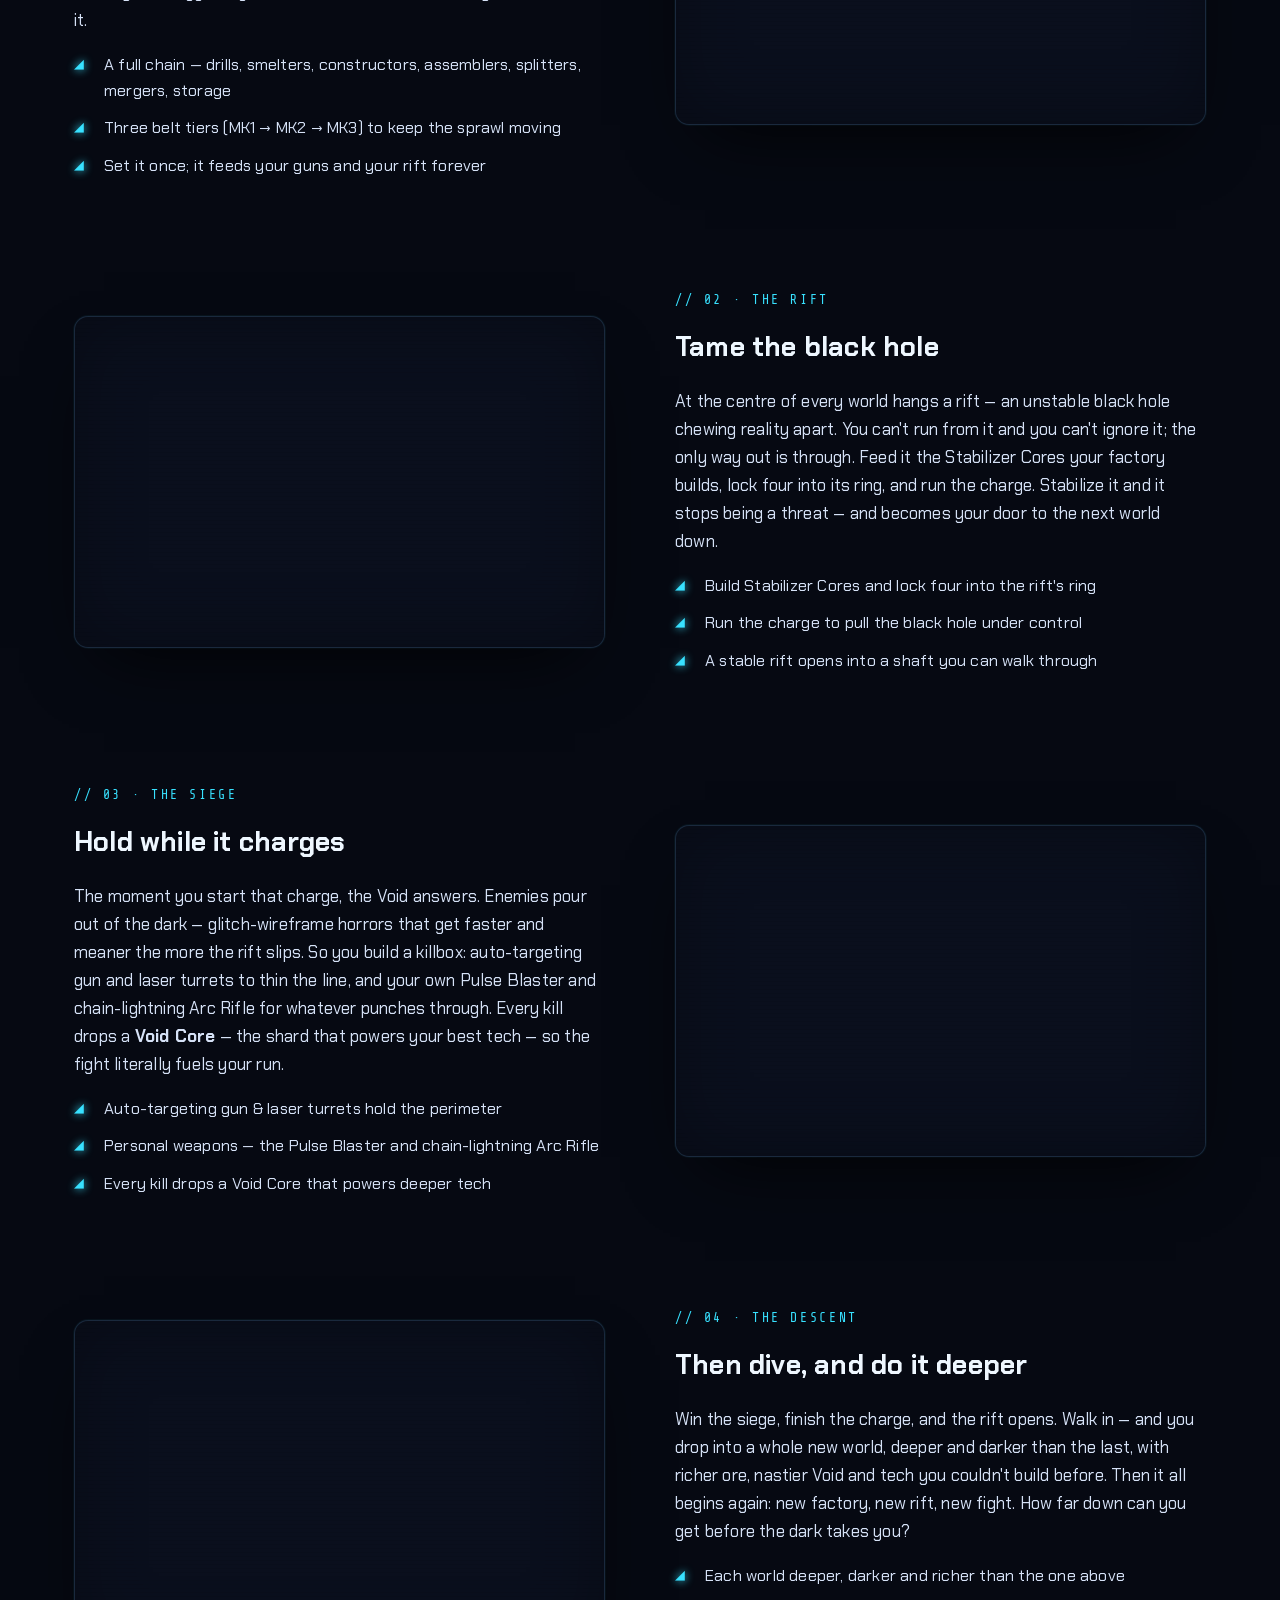
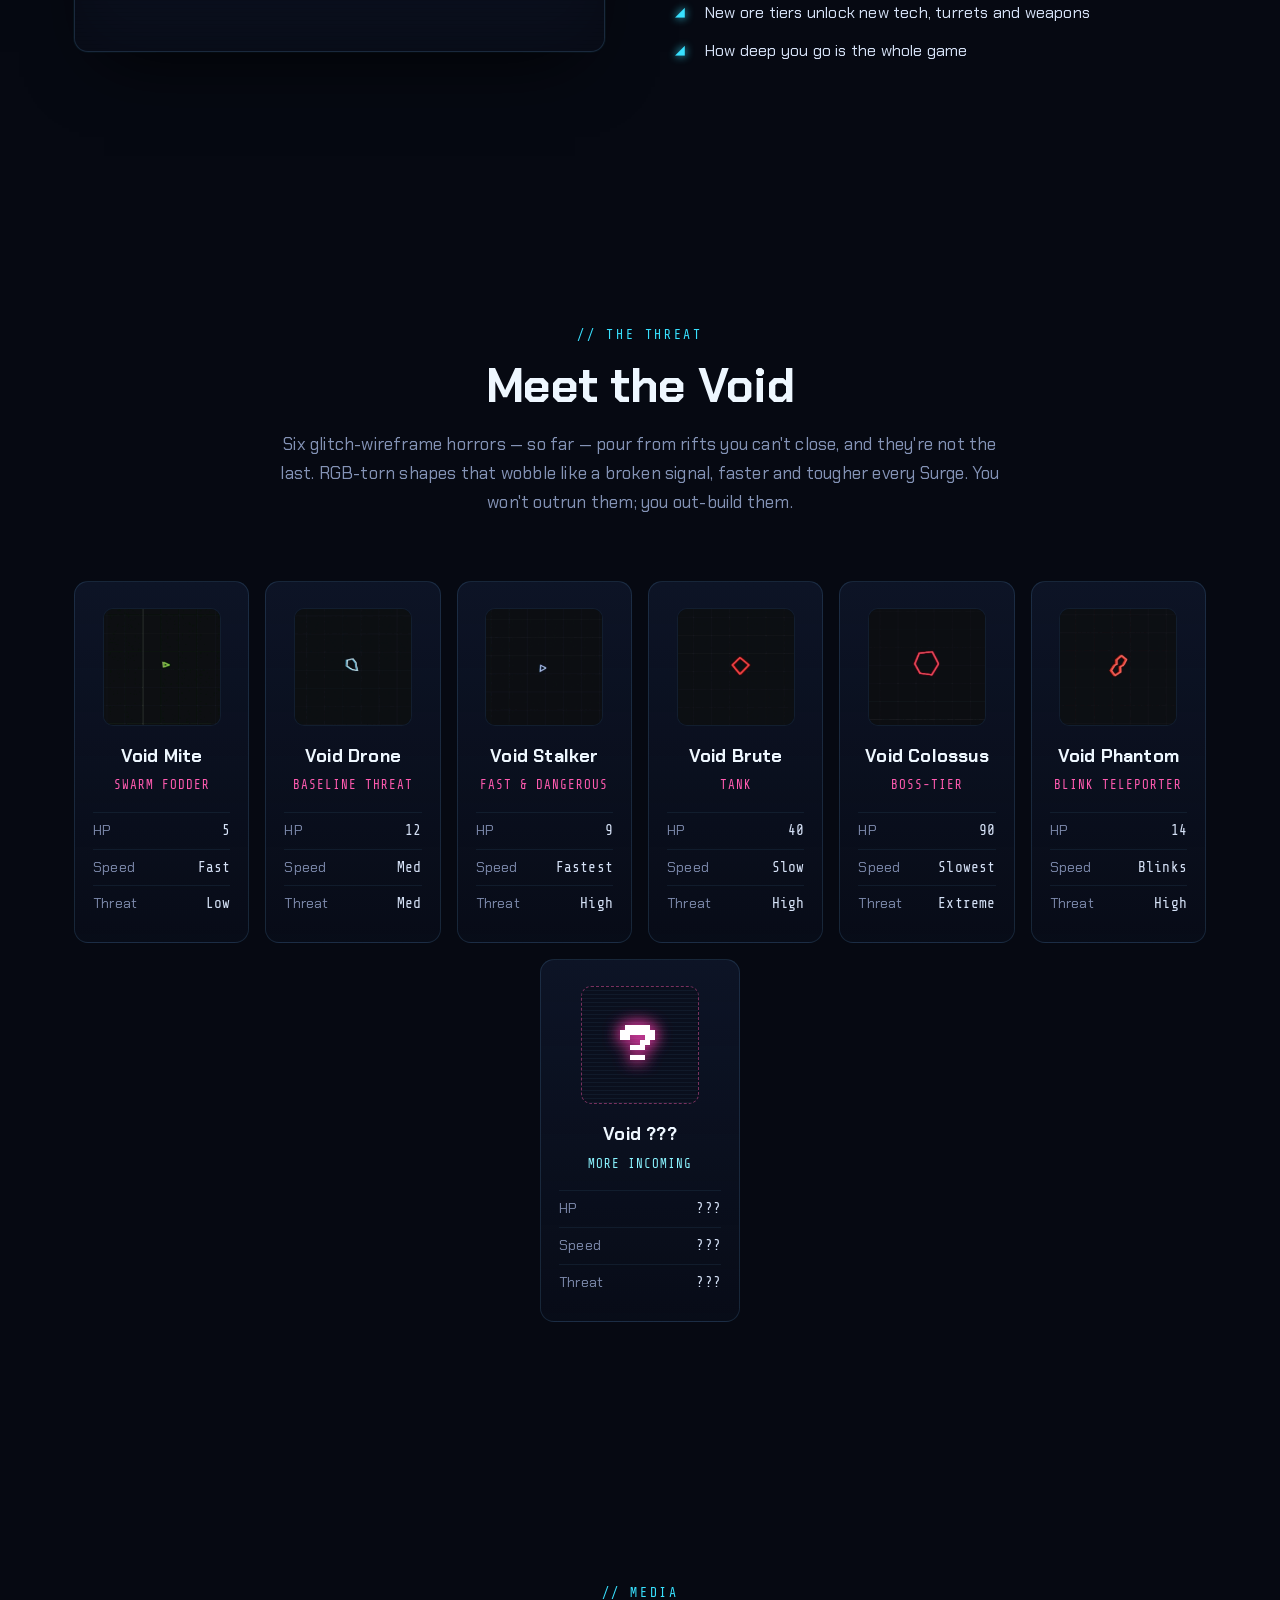
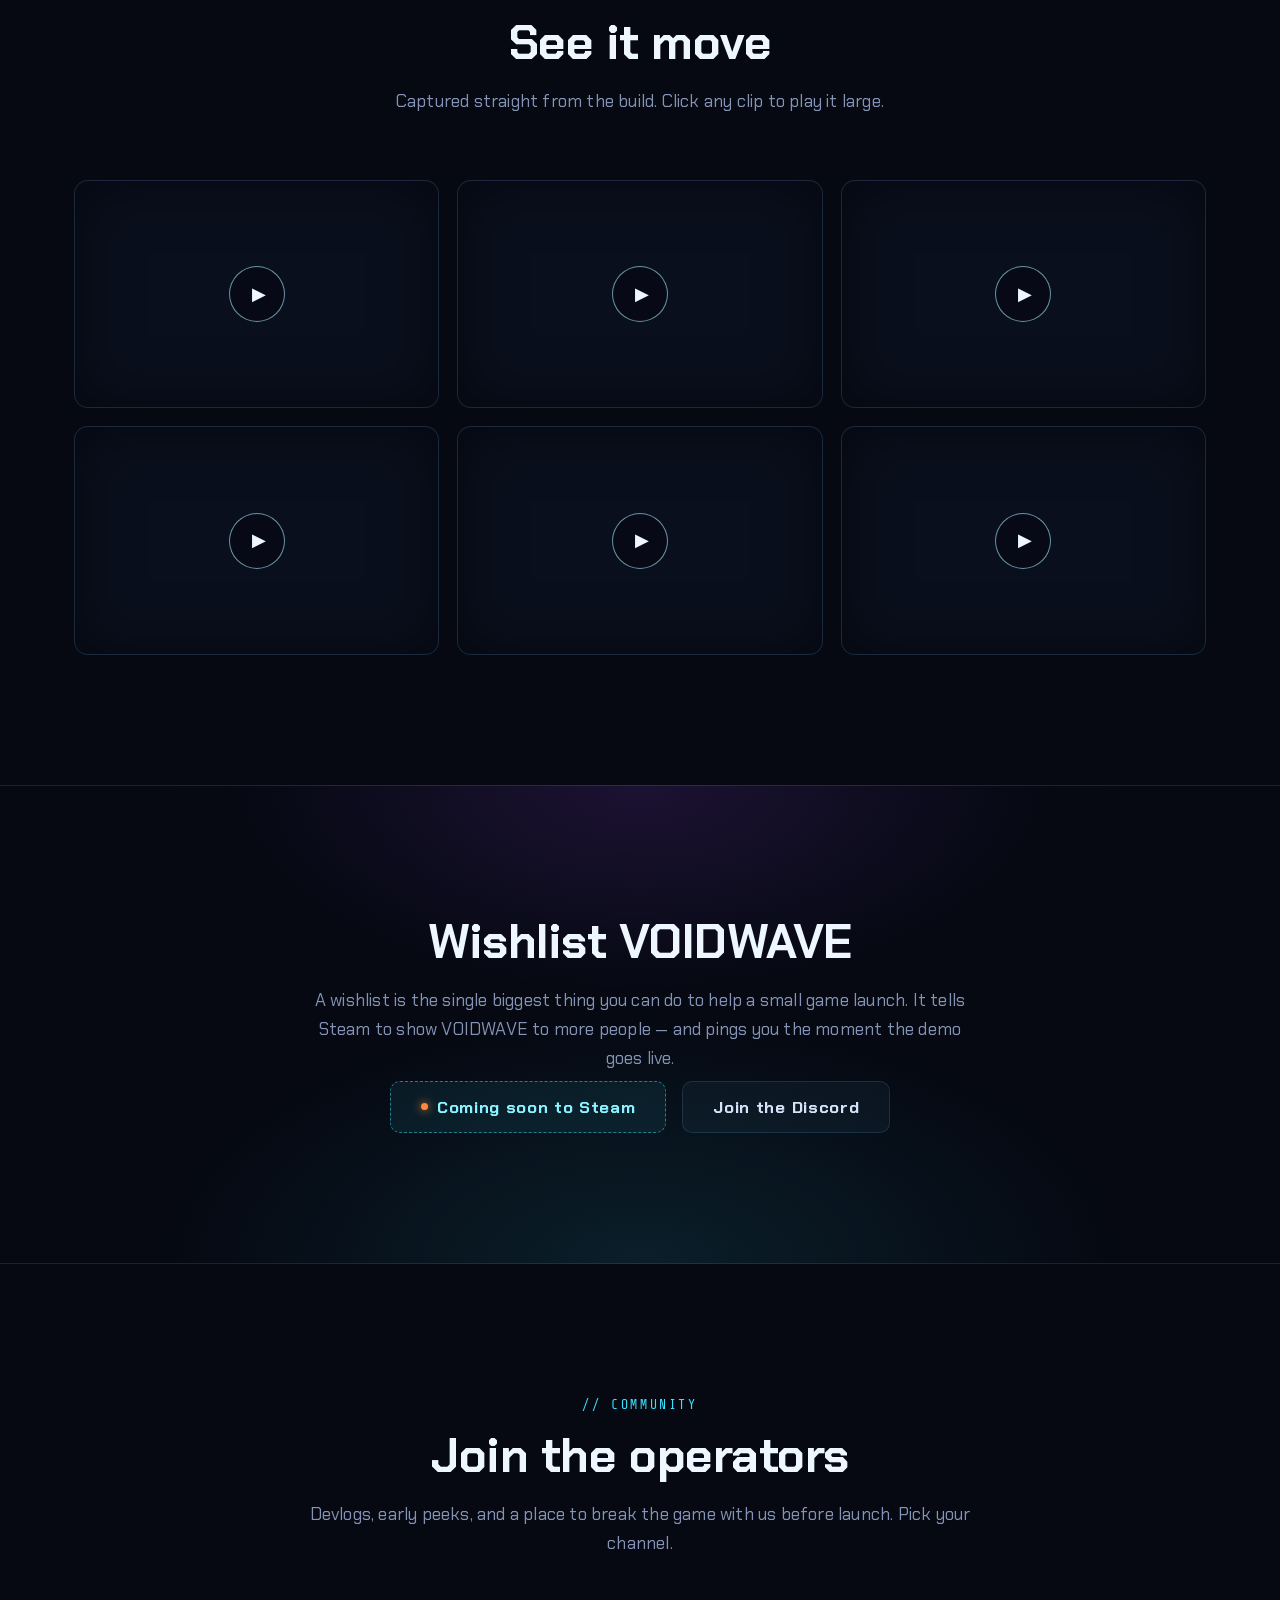
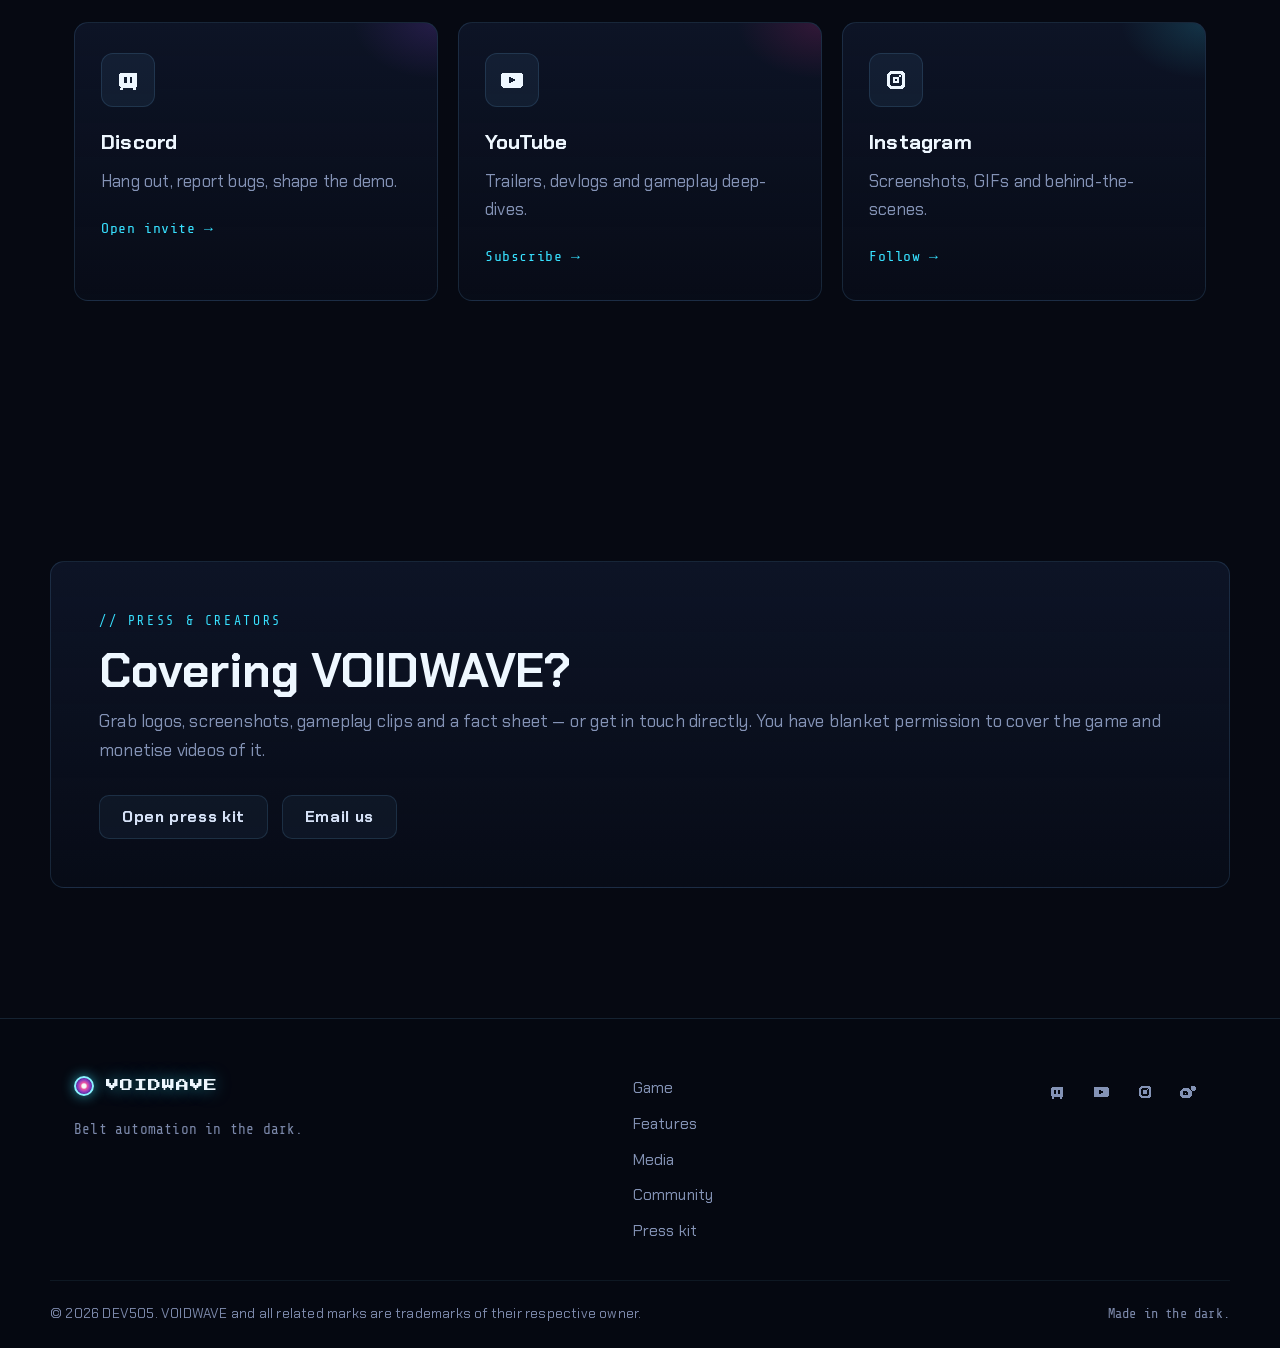
==== commit 972dda79: "new video" ====
--- a/index.html
+++ b/index.html
@@ -29,7 +29,7 @@
   <link rel="preconnect" href="https://fonts.gstatic.com" crossorigin />
   <link href="https://fonts.googleapis.com/css2?family=Press+Start+2P&family=Chakra+Petch:wght@400;500;600;700&family=Share+Tech+Mono&display=swap" rel="stylesheet" />
 
-  <link rel="stylesheet" href="css/style.css?v=202606302234" />
+  <link rel="stylesheet" href="css/style.css?v=202606302243" />
 </head>
 <body>
   <a class="skip-link" href="#main">Skip to content</a>
@@ -307,7 +307,7 @@
             </ul>
           </div>
           <div class="feature-media">
-            <video class="clip" muted loop playsinline preload="none" data-lazyvid="assets/video/Q6.mp4"></video>
+            <video class="clip" muted loop playsinline preload="none" data-lazyvid="assets/video/F4.mp4"></video>
           </div>
         </div>
       </div>
@@ -325,37 +325,37 @@
         </div>
         <div class="void-grid">
           <article class="card void-card reveal">
-            <img class="vc-gif" src="assets/img/Mite.gif?v=202606302234" width="120" height="120" alt="Void Mite — green wireframe triangle" loading="lazy" decoding="async" />
+            <img class="vc-gif" src="assets/img/Mite.gif?v=202606302243" width="120" height="120" alt="Void Mite — green wireframe triangle" loading="lazy" decoding="async" />
             <h3>Void Mite</h3>
             <p class="vc-role">Swarm fodder</p>
             <dl class="vc-stats"><div><dt>HP</dt><dd>5</dd></div><div><dt>Speed</dt><dd>Fast</dd></div><div><dt>Threat</dt><dd>Low</dd></div></dl>
           </article>
           <article class="card void-card reveal">
-            <img class="vc-gif" src="assets/img/Drone.gif?v=202606302234" width="120" height="120" alt="Void Drone — magenta and cyan wireframe octagon" loading="lazy" decoding="async" />
+            <img class="vc-gif" src="assets/img/Drone.gif?v=202606302243" width="120" height="120" alt="Void Drone — magenta and cyan wireframe octagon" loading="lazy" decoding="async" />
             <h3>Void Drone</h3>
             <p class="vc-role">Baseline threat</p>
             <dl class="vc-stats"><div><dt>HP</dt><dd>12</dd></div><div><dt>Speed</dt><dd>Med</dd></div><div><dt>Threat</dt><dd>Med</dd></div></dl>
           </article>
           <article class="card void-card reveal">
-            <img class="vc-gif" src="assets/img/Stalker.gif?v=202606302234" width="120" height="120" alt="Void Stalker — violet wireframe triangle" loading="lazy" decoding="async" />
+            <img class="vc-gif" src="assets/img/Stalker.gif?v=202606302243" width="120" height="120" alt="Void Stalker — violet wireframe triangle" loading="lazy" decoding="async" />
             <h3>Void Stalker</h3>
             <p class="vc-role">Fast &amp; dangerous</p>
             <dl class="vc-stats"><div><dt>HP</dt><dd>9</dd></div><div><dt>Speed</dt><dd>Fastest</dd></div><div><dt>Threat</dt><dd>High</dd></div></dl>
           </article>
           <article class="card void-card reveal">
-            <img class="vc-gif" src="assets/img/Brute.gif?v=202606302234" width="120" height="120" alt="Void Brute — red wireframe diamond" loading="lazy" decoding="async" />
+            <img class="vc-gif" src="assets/img/Brute.gif?v=202606302243" width="120" height="120" alt="Void Brute — red wireframe diamond" loading="lazy" decoding="async" />
             <h3>Void Brute</h3>
             <p class="vc-role">Tank</p>
             <dl class="vc-stats"><div><dt>HP</dt><dd>40</dd></div><div><dt>Speed</dt><dd>Slow</dd></div><div><dt>Threat</dt><dd>High</dd></div></dl>
           </article>
           <article class="card void-card reveal">
-            <img class="vc-gif" src="assets/img/Colosus.gif?v=202606302234" width="120" height="120" alt="Void Colossus — red wireframe hexagon" loading="lazy" decoding="async" />
+            <img class="vc-gif" src="assets/img/Colosus.gif?v=202606302243" width="120" height="120" alt="Void Colossus — red wireframe hexagon" loading="lazy" decoding="async" />
             <h3>Void Colossus</h3>
             <p class="vc-role">Boss-tier</p>
             <dl class="vc-stats"><div><dt>HP</dt><dd>90</dd></div><div><dt>Speed</dt><dd>Slowest</dd></div><div><dt>Threat</dt><dd>Extreme</dd></div></dl>
           </article>
           <article class="card void-card reveal">
-            <img class="vc-gif" src="assets/img/Phantom.gif?v=202606302234" width="120" height="120" alt="Void Phantom — crimson wireframe that teleports" loading="lazy" decoding="async" />
+            <img class="vc-gif" src="assets/img/Phantom.gif?v=202606302243" width="120" height="120" alt="Void Phantom — crimson wireframe that teleports" loading="lazy" decoding="async" />
             <h3>Void Phantom</h3>
             <p class="vc-role">Blink teleporter</p>
             <dl class="vc-stats"><div><dt>HP</dt><dd>14</dd></div><div><dt>Speed</dt><dd>Blinks</dd></div><div><dt>Threat</dt><dd>High</dd></div></dl>
@@ -491,8 +491,8 @@
     <video class="lb-video" id="lbVideo" controls playsinline></video>
   </div>
 
-  <script src="js/config.js?v=202606302234"></script>
-  <script src="js/main.js?v=202606302234"></script>
-  <script src="js/shader.js?v=202606302234" defer></script>
+  <script src="js/config.js?v=202606302243"></script>
+  <script src="js/main.js?v=202606302243"></script>
+  <script src="js/shader.js?v=202606302243" defer></script>
 </body>
 </html>
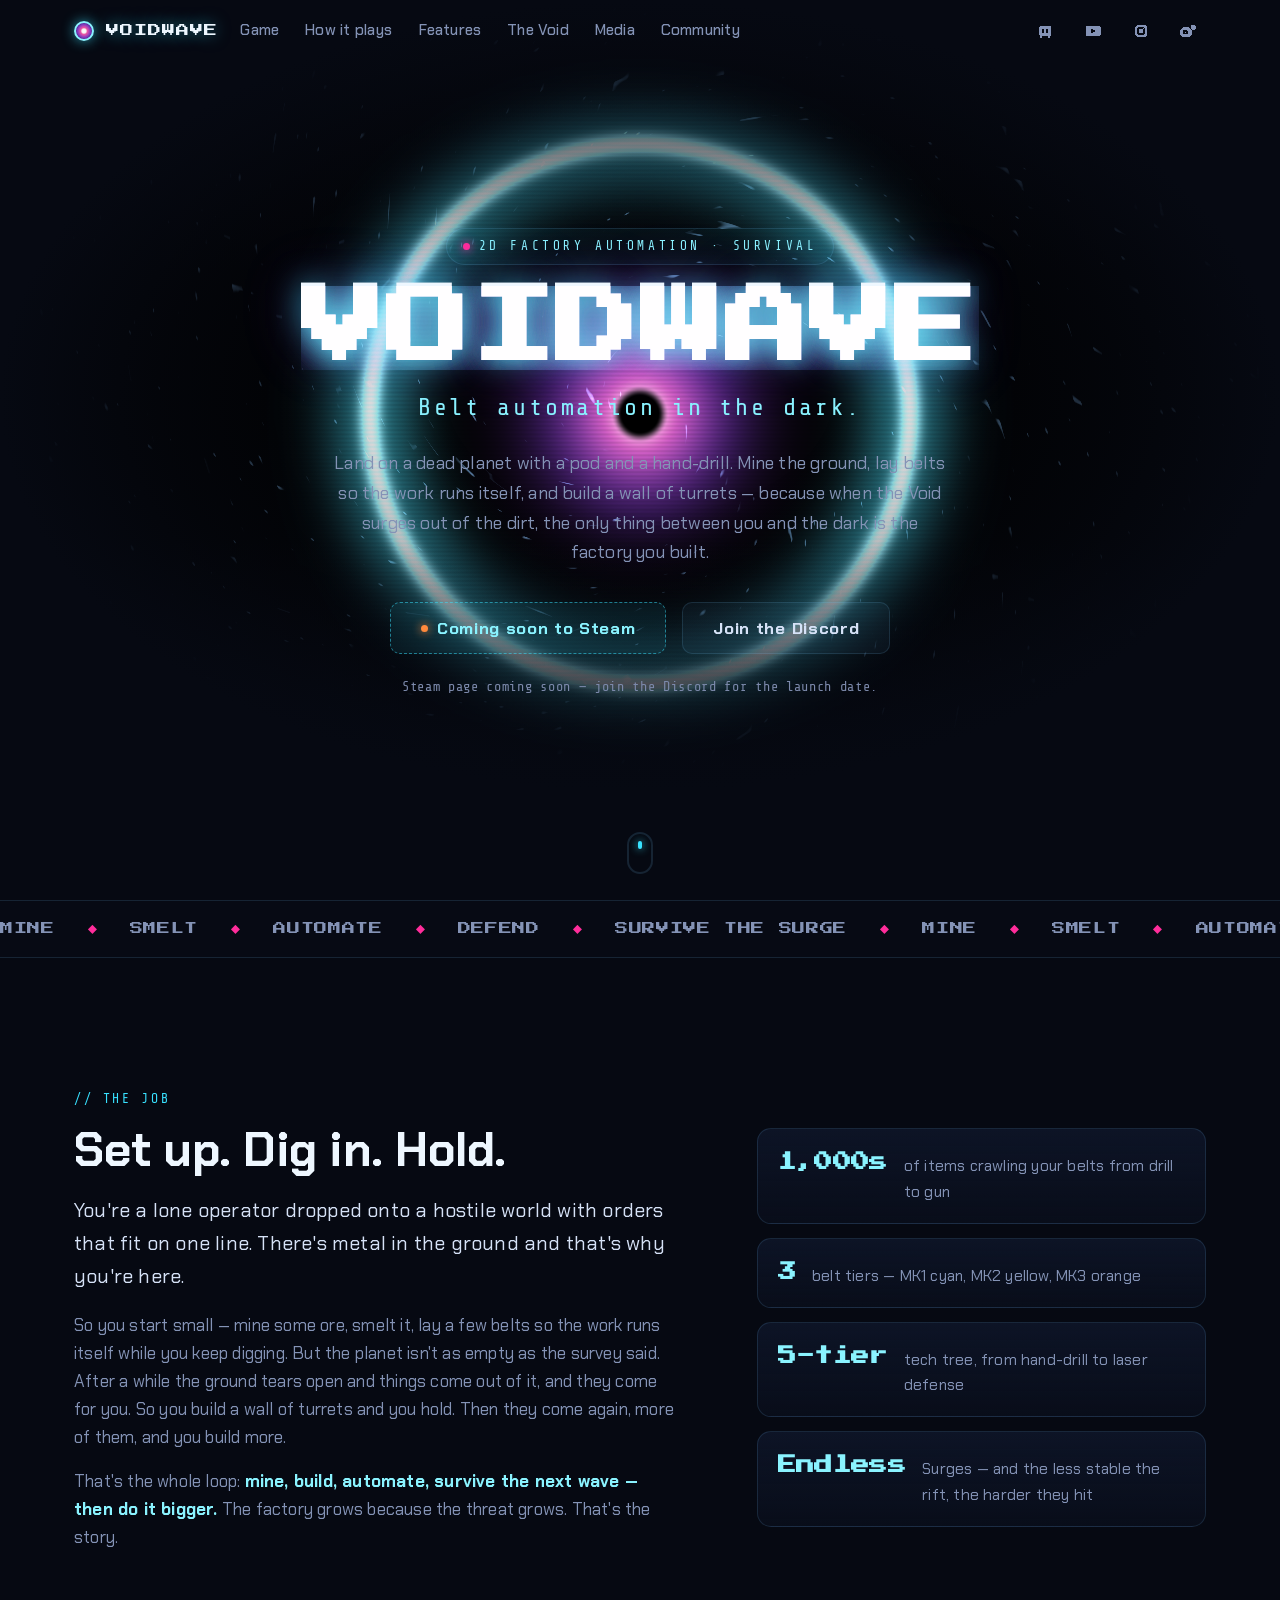
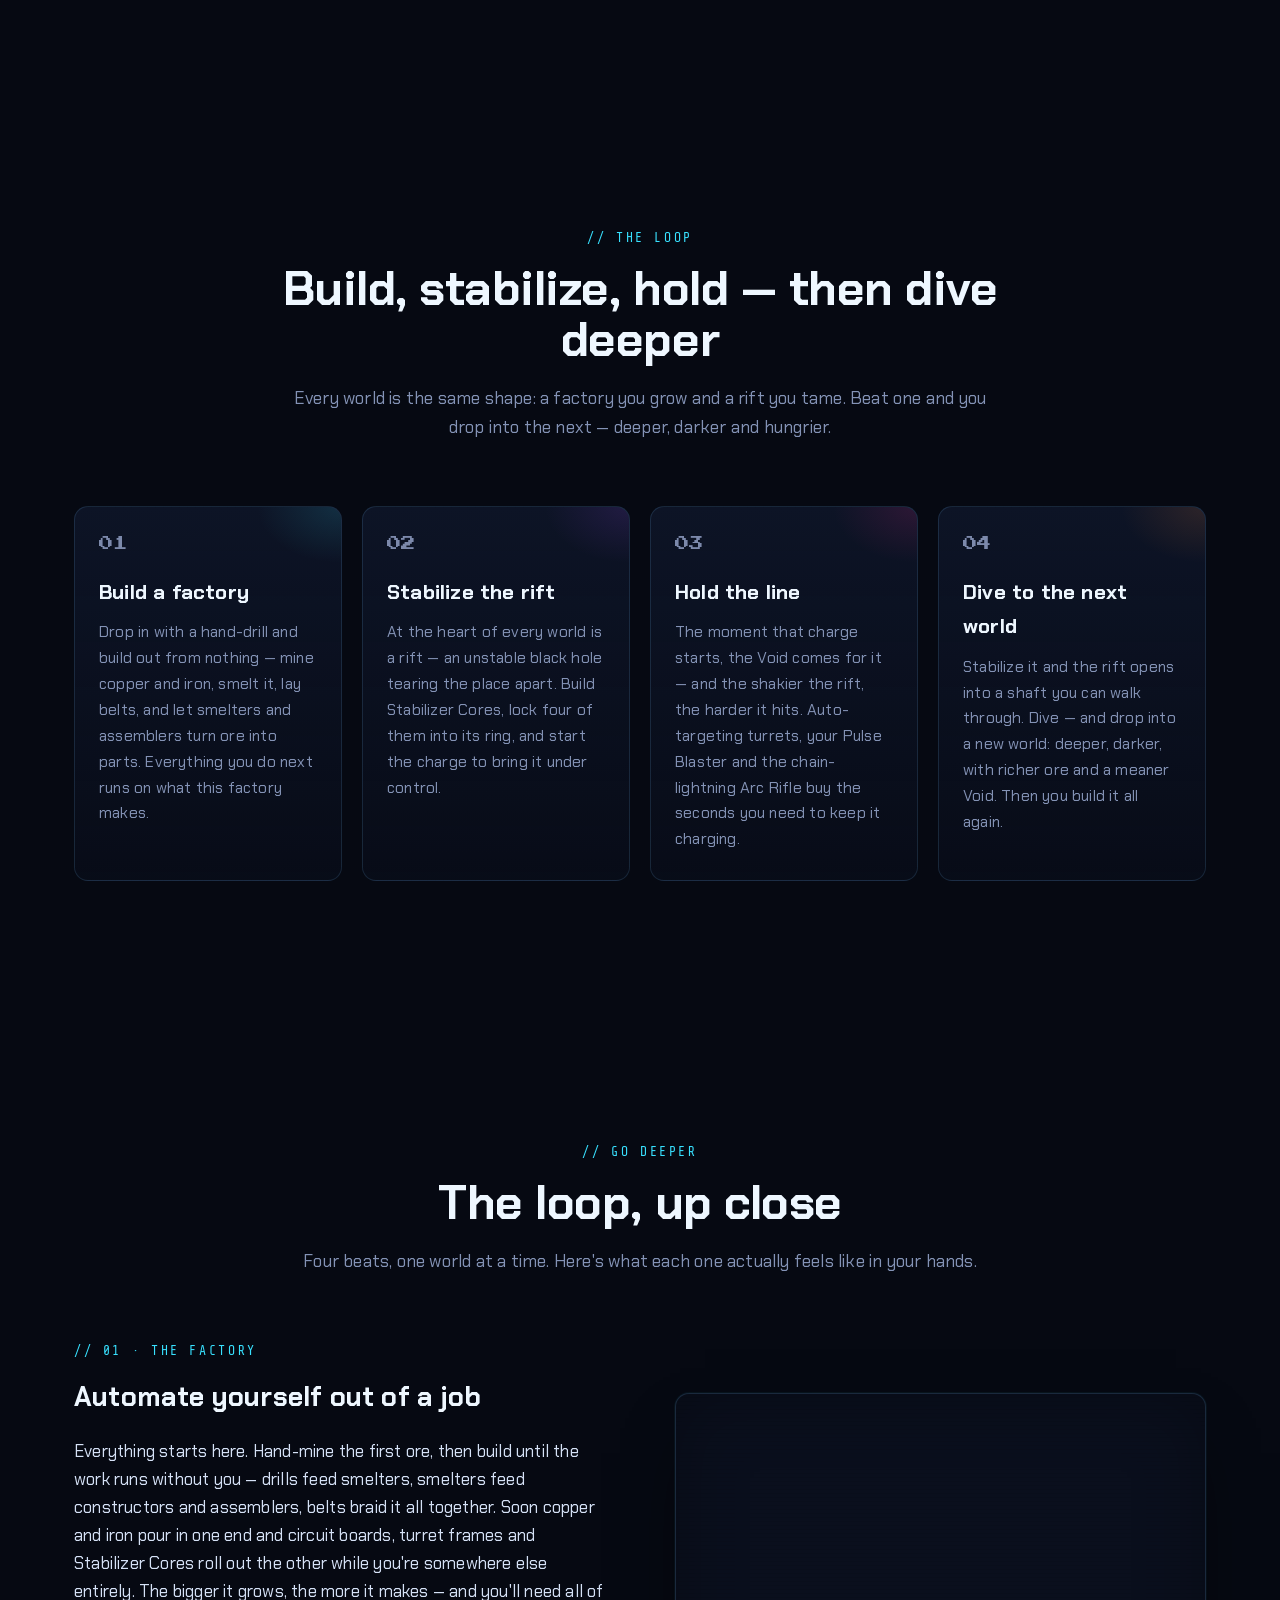
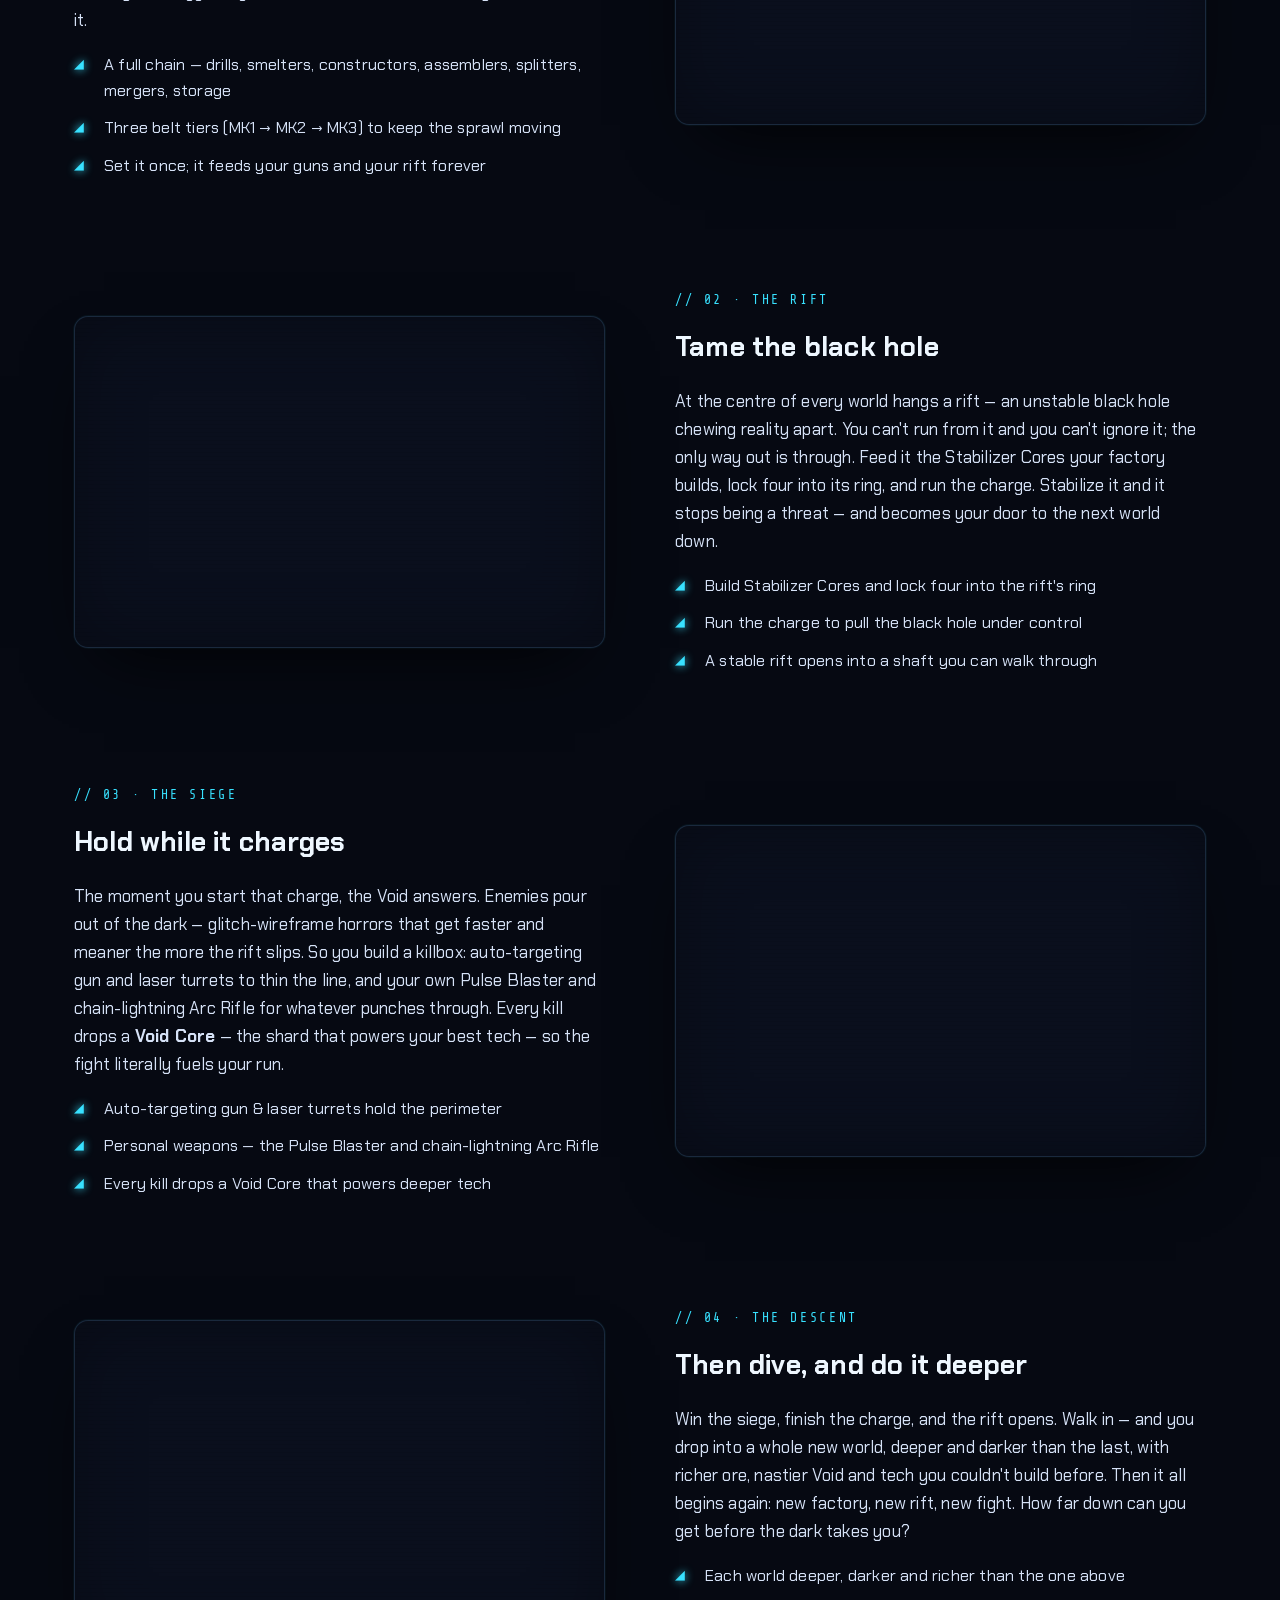
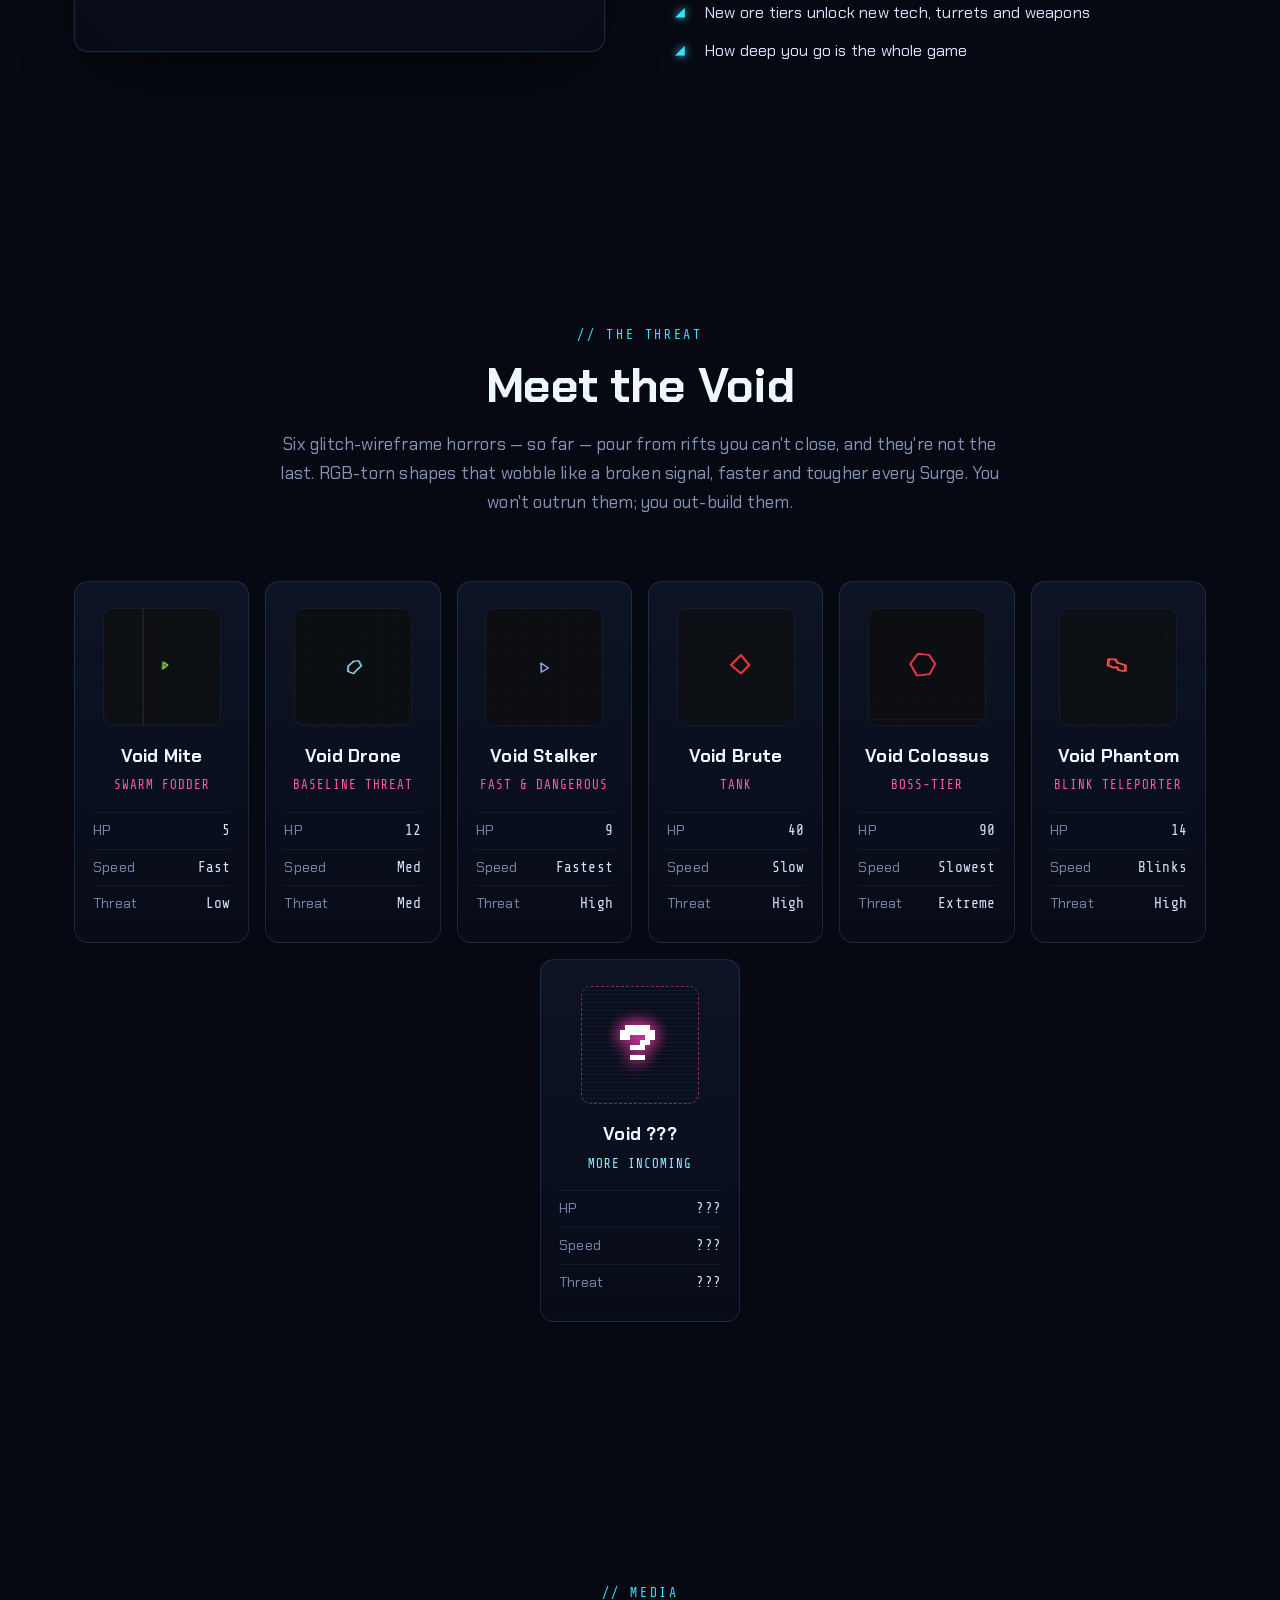
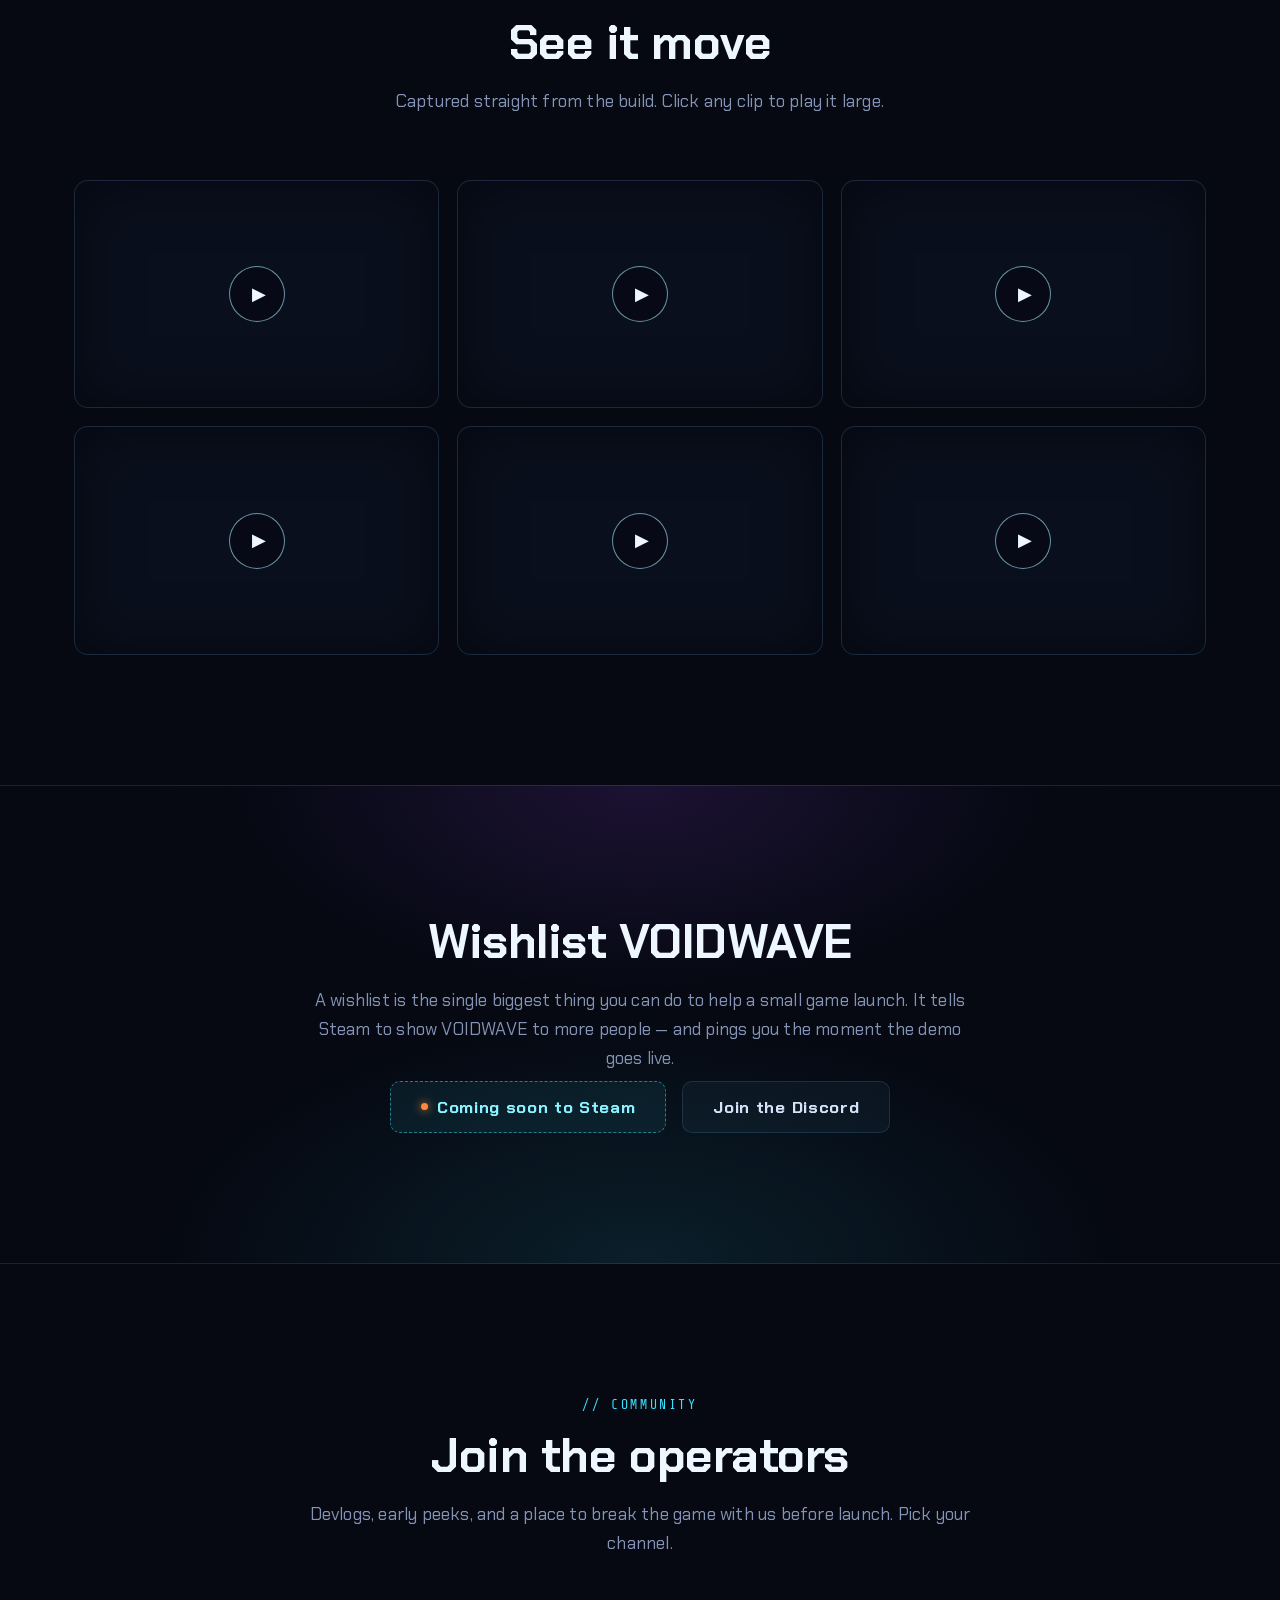
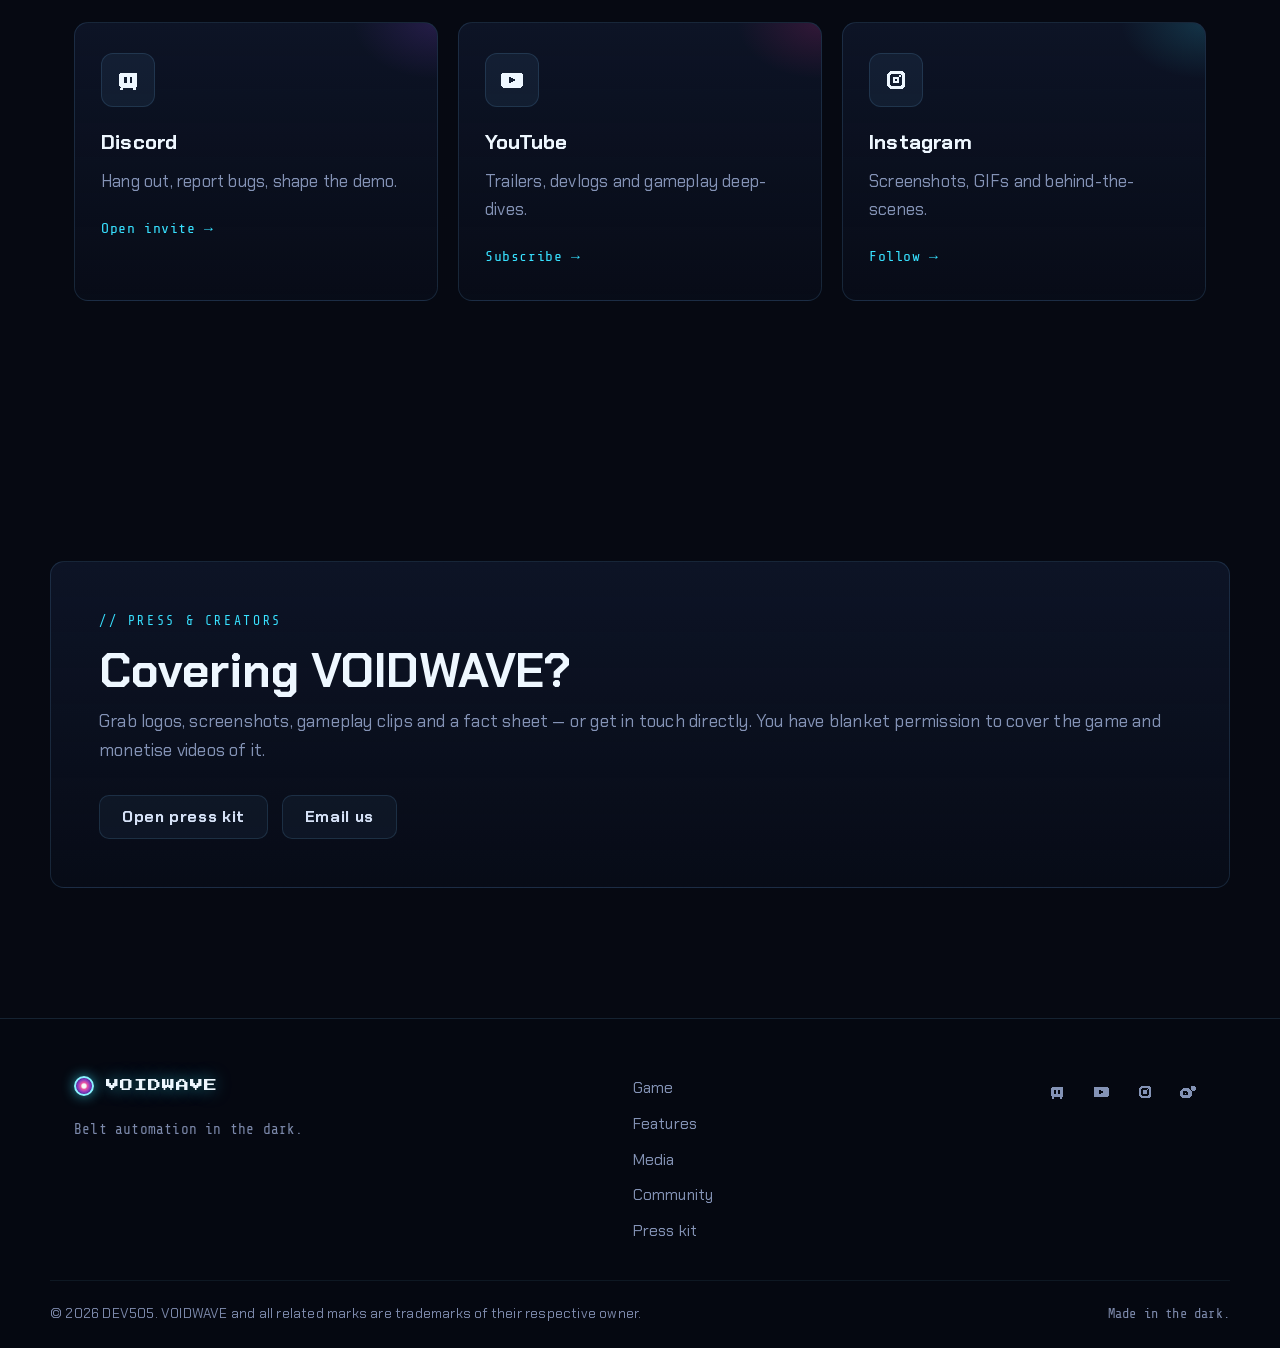
==== commit f8b9e158: "Added domen" ====
--- a/index.html
+++ b/index.html
@@ -7,22 +7,22 @@
   <meta name="description" content="VOIDWAVE is a 2D factory-automation survival game. Land on a dead planet, mine it, automate it with belts, and hold the line as the Void surges out of the ground. Free demo coming to Steam." />
   <meta name="theme-color" content="#060912" />
   <link rel="icon" type="image/svg+xml" href="assets/img/favicon.svg" />
-  <link rel="canonical" href="https://voidwave.game/" />
+  <link rel="canonical" href="https://voidwavegame.com/" />
 
   <!-- Open Graph / social sharing -->
   <meta property="og:type" content="website" />
   <meta property="og:title" content="VOIDWAVE — Belt automation in the dark" />
   <meta property="og:description" content="Land on a dead planet. Mine it. Automate it. Hold the line as the Void surges out of the ground. Free demo coming to Steam." />
-  <meta property="og:image" content="assets/img/og-image.jpg" />
+  <meta property="og:image" content="https://voidwavegame.com/assets/img/og-image.jpg" />
   <meta property="og:image:width" content="1200" />
   <meta property="og:image:height" content="630" />
   <meta property="og:image:alt" content="VOIDWAVE — belt automation in the dark. Wishlist on Steam." />
-  <meta property="og:url" content="https://voidwave.game/" />
+  <meta property="og:url" content="https://voidwavegame.com/" />
   <meta property="og:site_name" content="VOIDWAVE" />
   <meta name="twitter:card" content="summary_large_image" />
   <meta name="twitter:title" content="VOIDWAVE — Belt automation in the dark" />
   <meta name="twitter:description" content="A 2D factory-automation survival game. Mine, build, automate, survive the Surge." />
-  <meta name="twitter:image" content="assets/img/og-image.jpg" />
+  <meta name="twitter:image" content="https://voidwavegame.com/assets/img/og-image.jpg" />
 
   <!-- Fonts -->
   <link rel="preconnect" href="https://fonts.googleapis.com" />
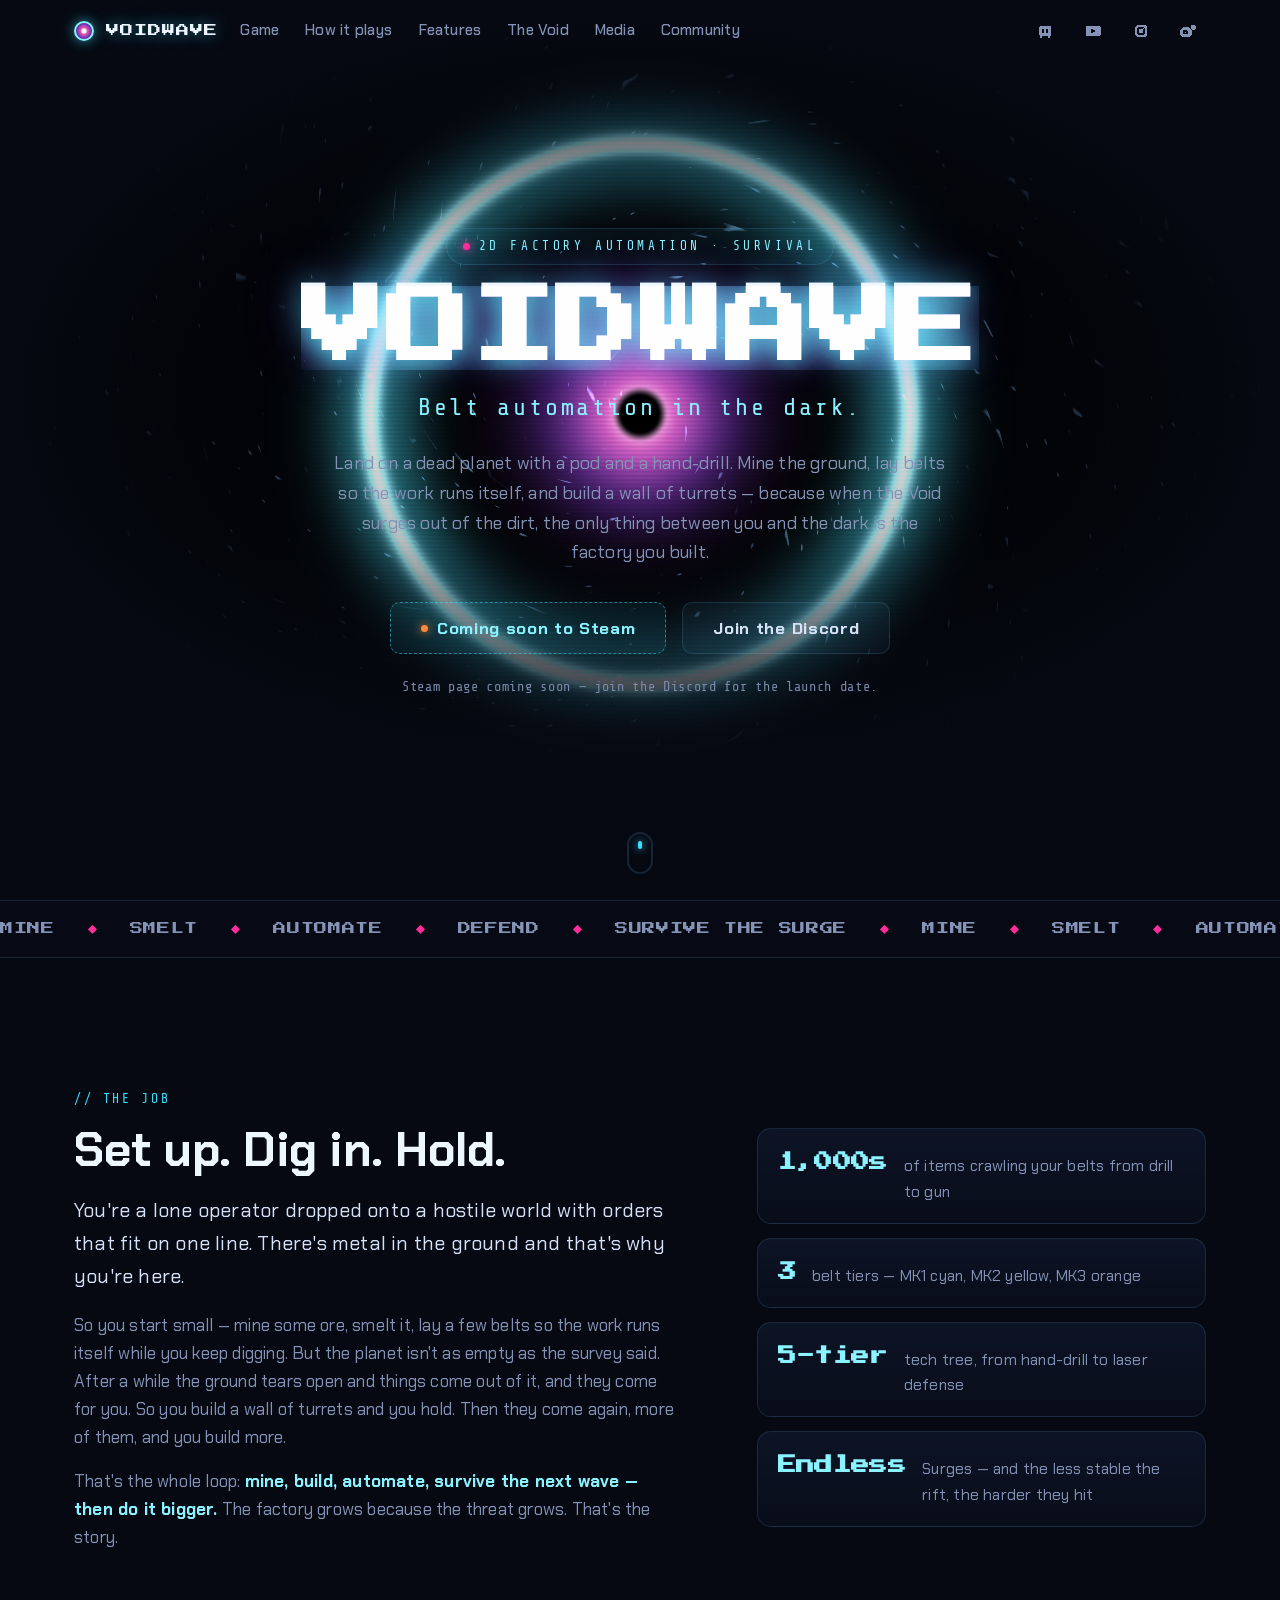
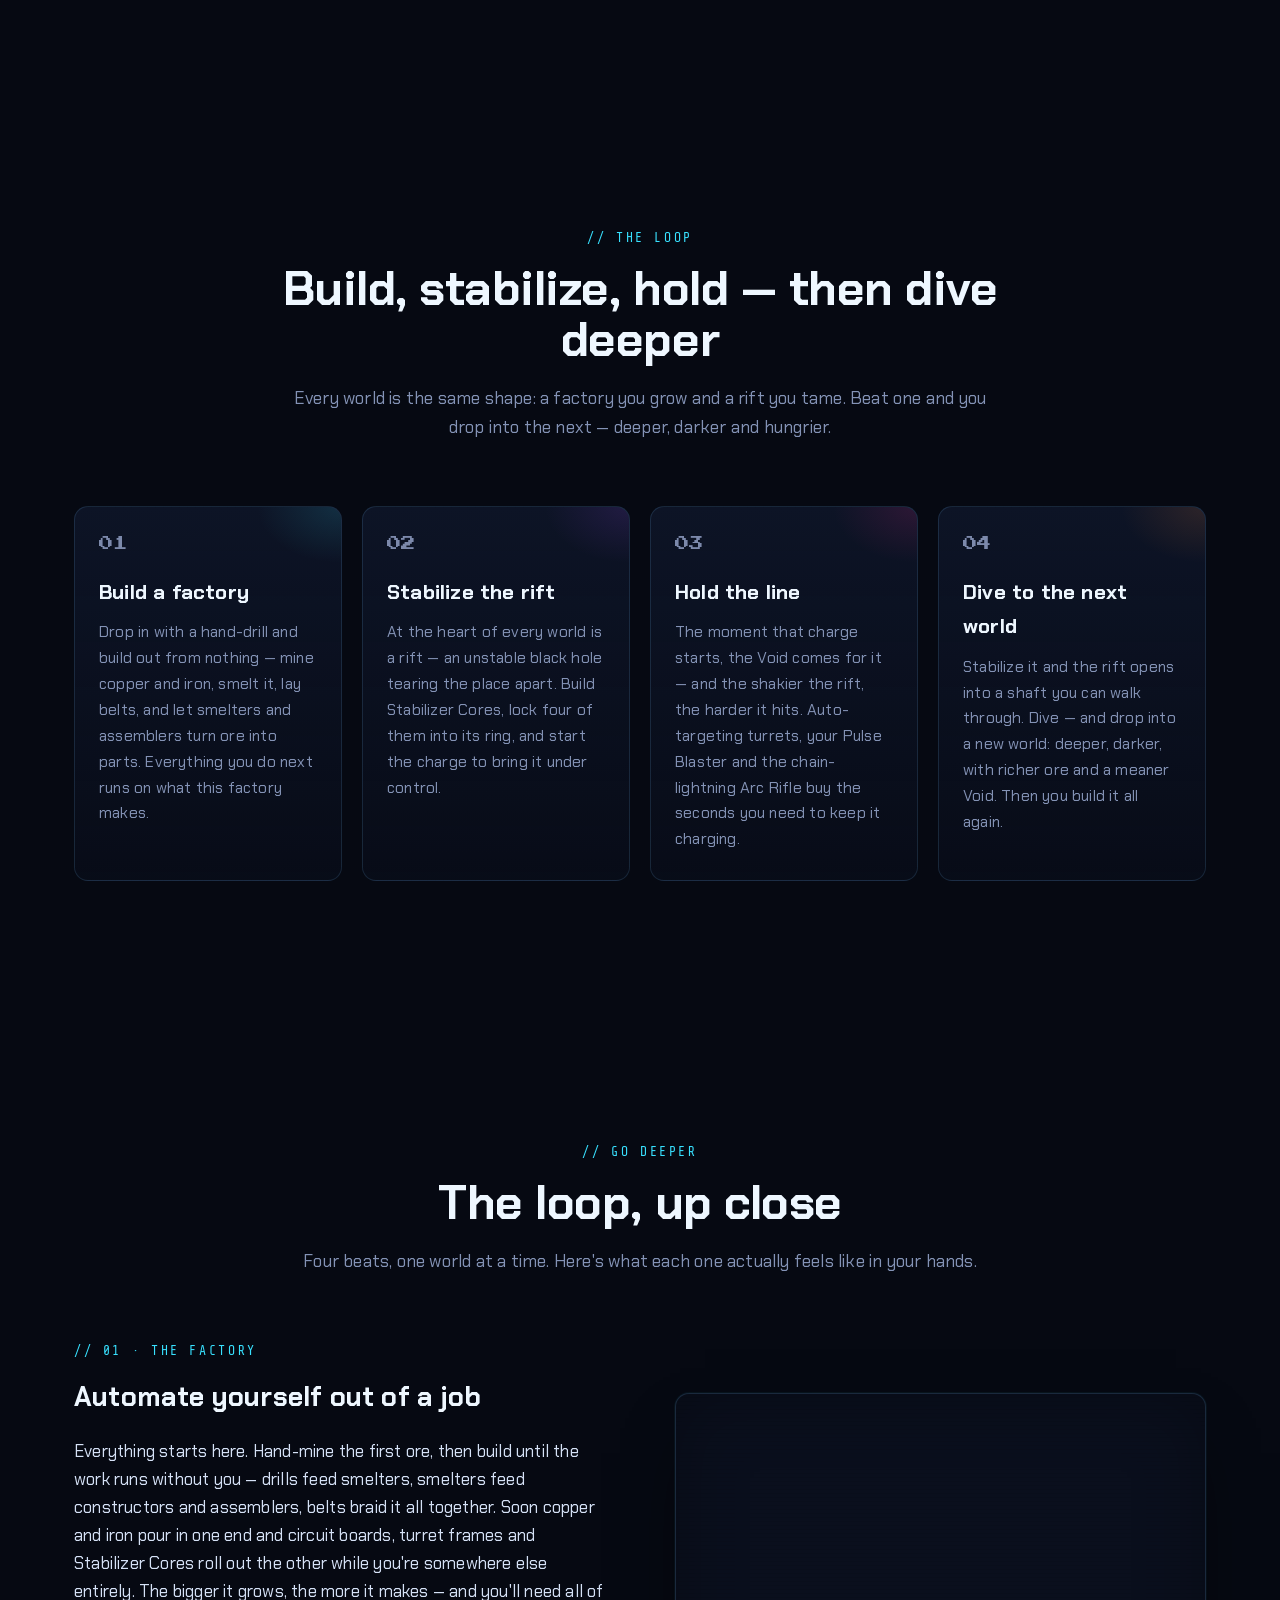
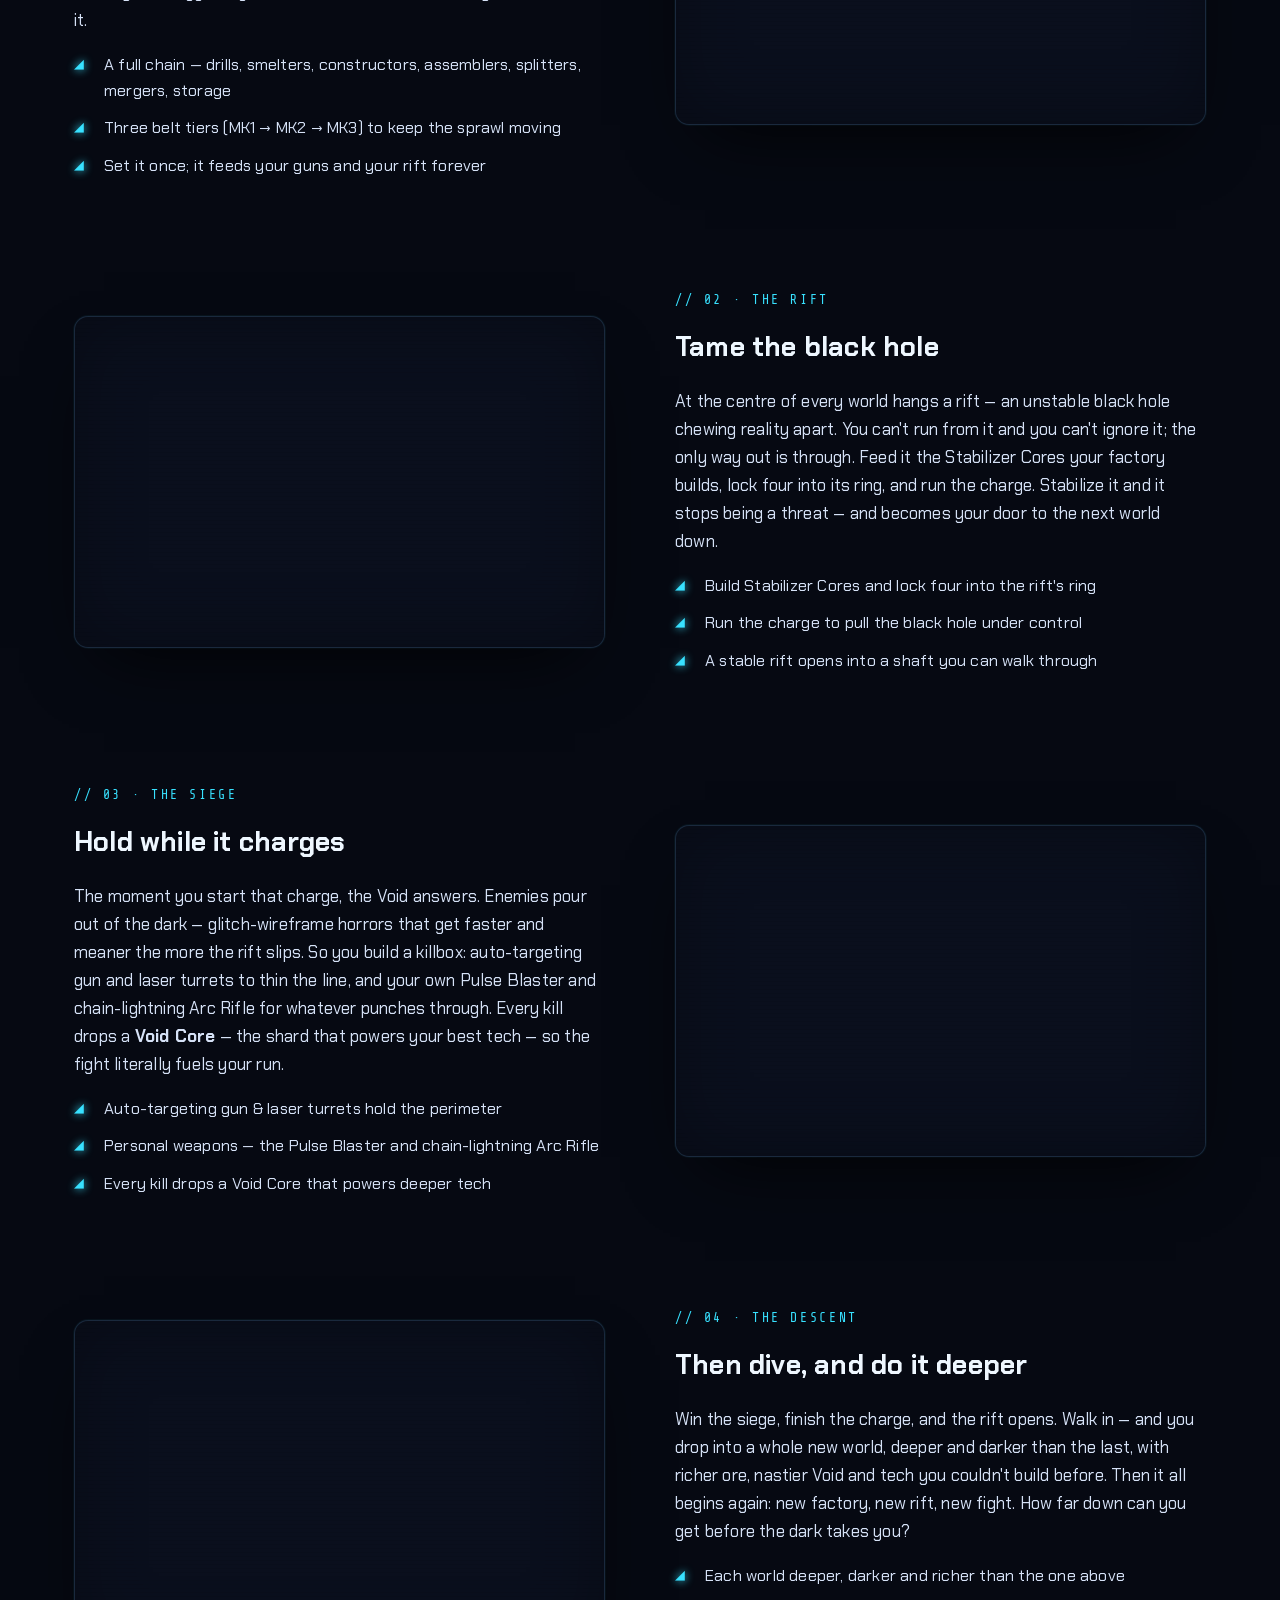
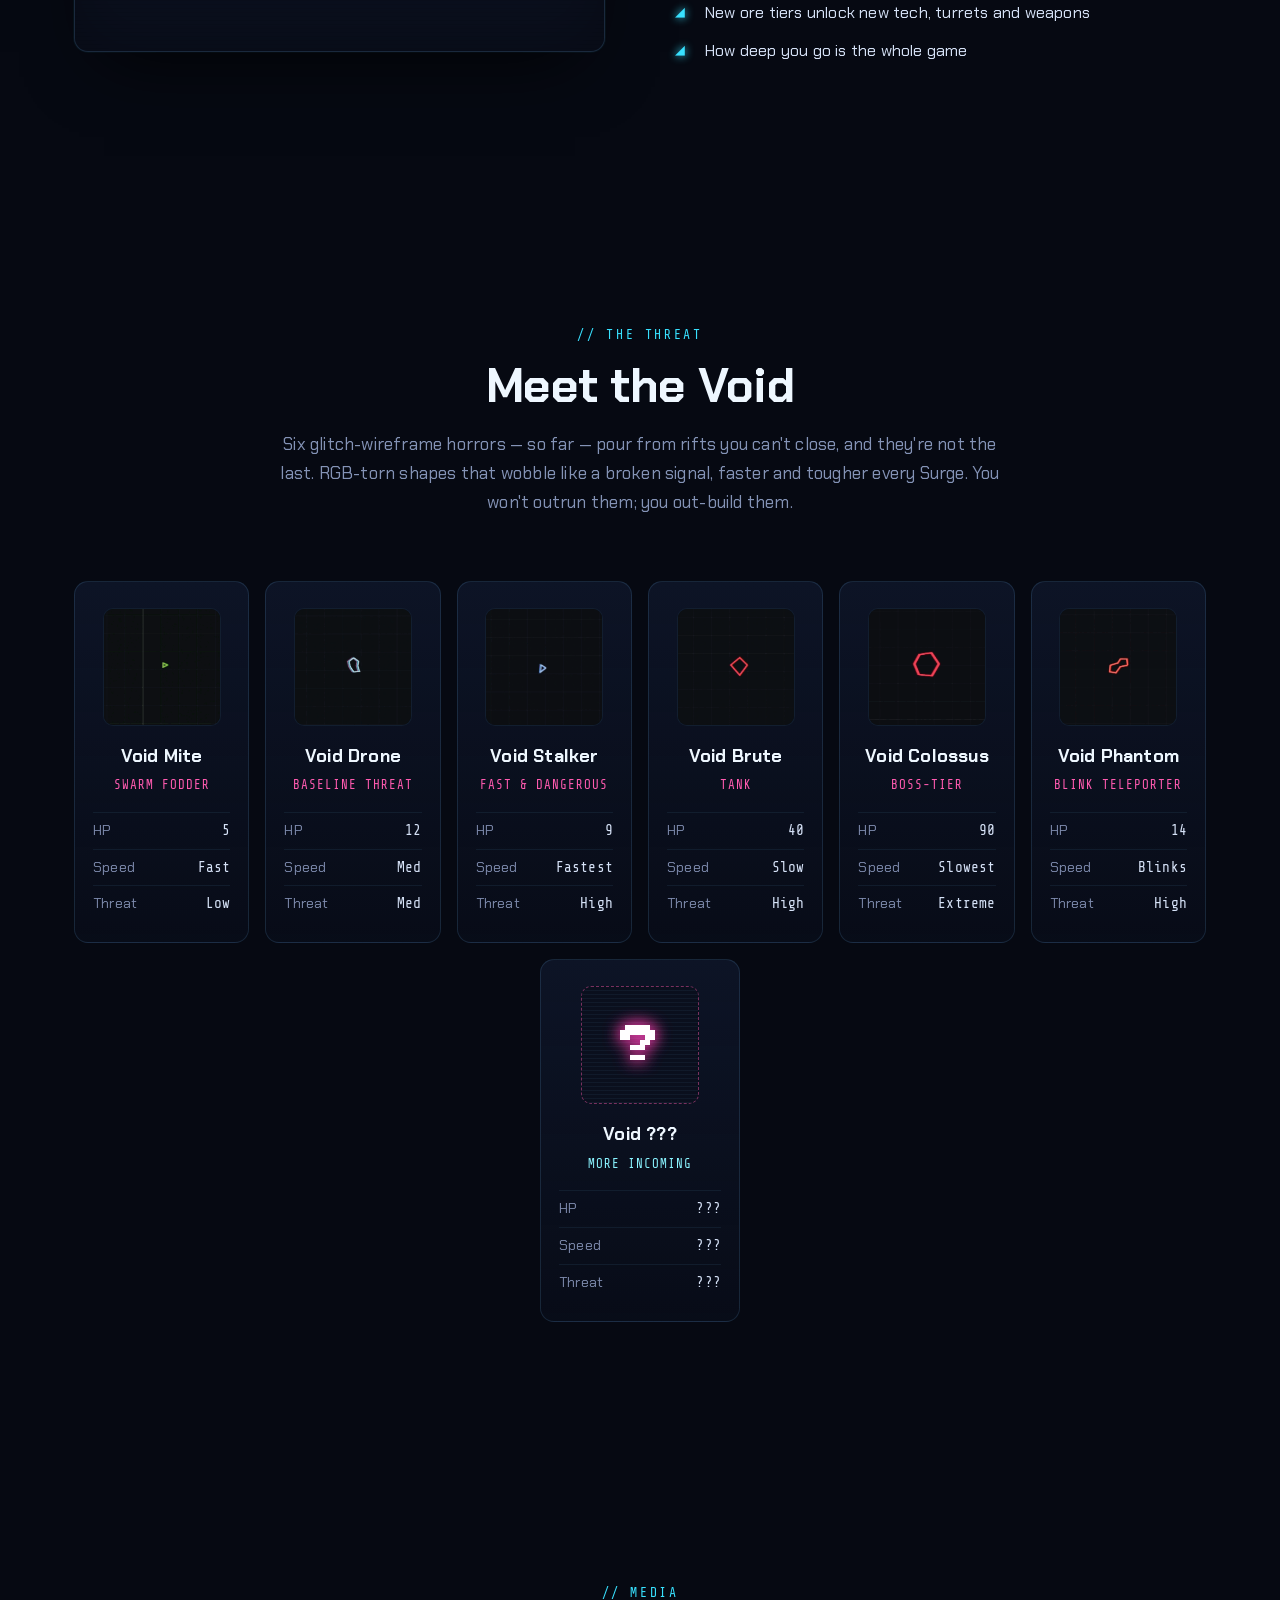
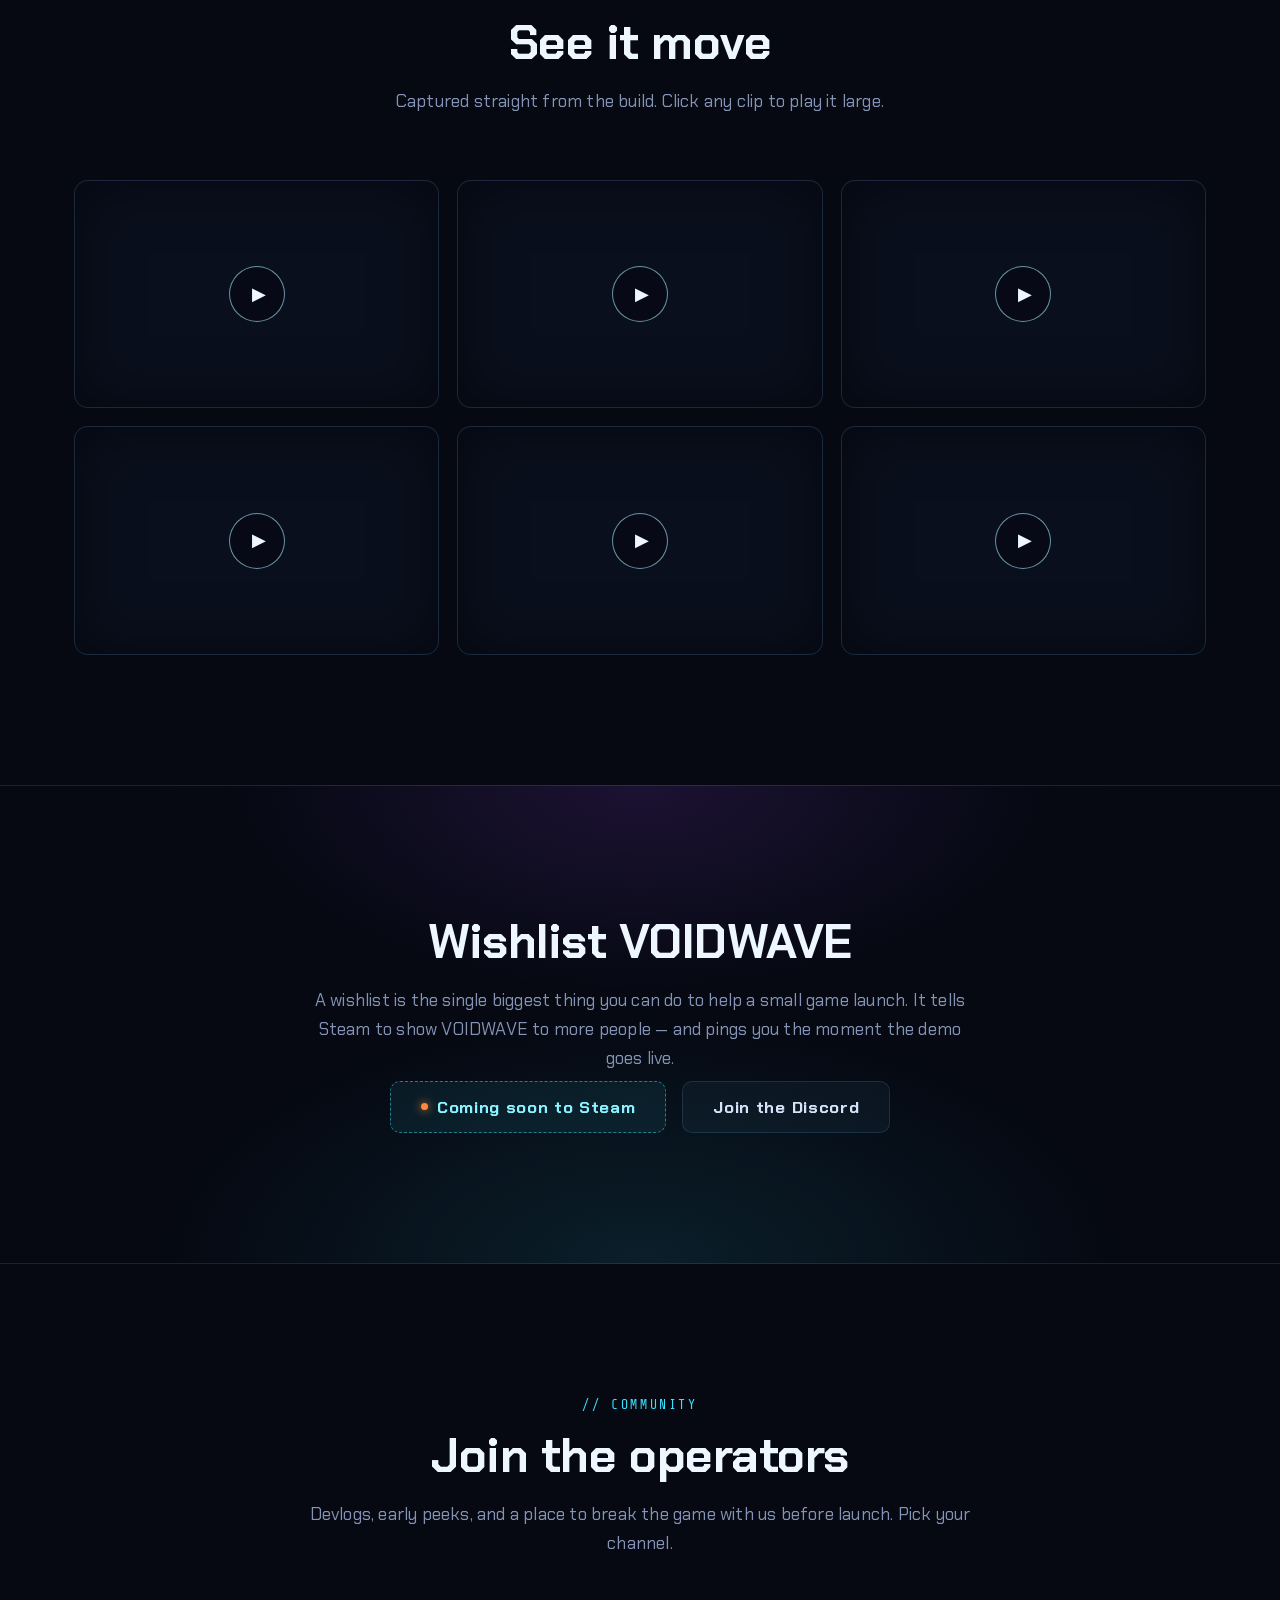
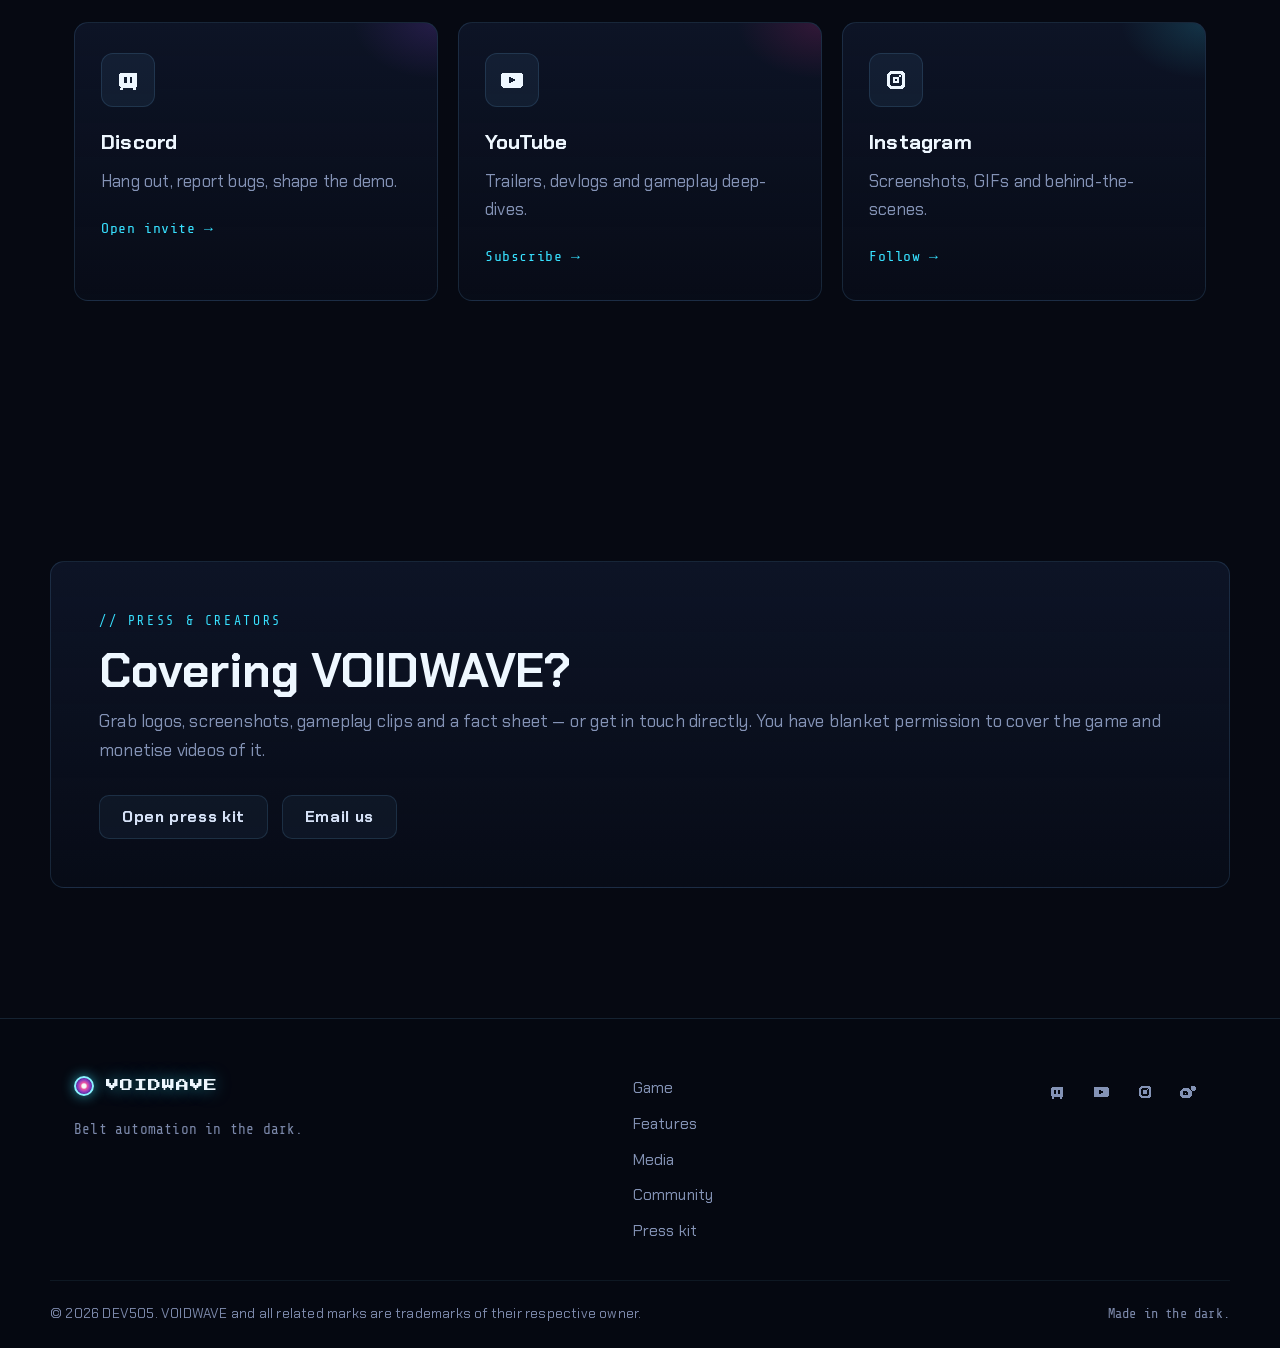
==== commit 8f653168: "splash" ====
--- a/index.html
+++ b/index.html
@@ -29,7 +29,7 @@
   <link rel="preconnect" href="https://fonts.gstatic.com" crossorigin />
   <link href="https://fonts.googleapis.com/css2?family=Press+Start+2P&family=Chakra+Petch:wght@400;500;600;700&family=Share+Tech+Mono&display=swap" rel="stylesheet" />
 
-  <link rel="stylesheet" href="css/style.css?v=202606302243" />
+  <link rel="stylesheet" href="css/style.css?v=202607012142" />
 </head>
 <body>
   <a class="skip-link" href="#main">Skip to content</a>
@@ -325,37 +325,37 @@
         </div>
         <div class="void-grid">
           <article class="card void-card reveal">
-            <img class="vc-gif" src="assets/img/Mite.gif?v=202606302243" width="120" height="120" alt="Void Mite — green wireframe triangle" loading="lazy" decoding="async" />
+            <img class="vc-gif" src="assets/img/Mite.gif?v=202607012142" width="120" height="120" alt="Void Mite — green wireframe triangle" loading="lazy" decoding="async" />
             <h3>Void Mite</h3>
             <p class="vc-role">Swarm fodder</p>
             <dl class="vc-stats"><div><dt>HP</dt><dd>5</dd></div><div><dt>Speed</dt><dd>Fast</dd></div><div><dt>Threat</dt><dd>Low</dd></div></dl>
           </article>
           <article class="card void-card reveal">
-            <img class="vc-gif" src="assets/img/Drone.gif?v=202606302243" width="120" height="120" alt="Void Drone — magenta and cyan wireframe octagon" loading="lazy" decoding="async" />
+            <img class="vc-gif" src="assets/img/Drone.gif?v=202607012142" width="120" height="120" alt="Void Drone — magenta and cyan wireframe octagon" loading="lazy" decoding="async" />
             <h3>Void Drone</h3>
             <p class="vc-role">Baseline threat</p>
             <dl class="vc-stats"><div><dt>HP</dt><dd>12</dd></div><div><dt>Speed</dt><dd>Med</dd></div><div><dt>Threat</dt><dd>Med</dd></div></dl>
           </article>
           <article class="card void-card reveal">
-            <img class="vc-gif" src="assets/img/Stalker.gif?v=202606302243" width="120" height="120" alt="Void Stalker — violet wireframe triangle" loading="lazy" decoding="async" />
+            <img class="vc-gif" src="assets/img/Stalker.gif?v=202607012142" width="120" height="120" alt="Void Stalker — violet wireframe triangle" loading="lazy" decoding="async" />
             <h3>Void Stalker</h3>
             <p class="vc-role">Fast &amp; dangerous</p>
             <dl class="vc-stats"><div><dt>HP</dt><dd>9</dd></div><div><dt>Speed</dt><dd>Fastest</dd></div><div><dt>Threat</dt><dd>High</dd></div></dl>
           </article>
           <article class="card void-card reveal">
-            <img class="vc-gif" src="assets/img/Brute.gif?v=202606302243" width="120" height="120" alt="Void Brute — red wireframe diamond" loading="lazy" decoding="async" />
+            <img class="vc-gif" src="assets/img/Brute.gif?v=202607012142" width="120" height="120" alt="Void Brute — red wireframe diamond" loading="lazy" decoding="async" />
             <h3>Void Brute</h3>
             <p class="vc-role">Tank</p>
             <dl class="vc-stats"><div><dt>HP</dt><dd>40</dd></div><div><dt>Speed</dt><dd>Slow</dd></div><div><dt>Threat</dt><dd>High</dd></div></dl>
           </article>
           <article class="card void-card reveal">
-            <img class="vc-gif" src="assets/img/Colosus.gif?v=202606302243" width="120" height="120" alt="Void Colossus — red wireframe hexagon" loading="lazy" decoding="async" />
+            <img class="vc-gif" src="assets/img/Colosus.gif?v=202607012142" width="120" height="120" alt="Void Colossus — red wireframe hexagon" loading="lazy" decoding="async" />
             <h3>Void Colossus</h3>
             <p class="vc-role">Boss-tier</p>
             <dl class="vc-stats"><div><dt>HP</dt><dd>90</dd></div><div><dt>Speed</dt><dd>Slowest</dd></div><div><dt>Threat</dt><dd>Extreme</dd></div></dl>
           </article>
           <article class="card void-card reveal">
-            <img class="vc-gif" src="assets/img/Phantom.gif?v=202606302243" width="120" height="120" alt="Void Phantom — crimson wireframe that teleports" loading="lazy" decoding="async" />
+            <img class="vc-gif" src="assets/img/Phantom.gif?v=202607012142" width="120" height="120" alt="Void Phantom — crimson wireframe that teleports" loading="lazy" decoding="async" />
             <h3>Void Phantom</h3>
             <p class="vc-role">Blink teleporter</p>
             <dl class="vc-stats"><div><dt>HP</dt><dd>14</dd></div><div><dt>Speed</dt><dd>Blinks</dd></div><div><dt>Threat</dt><dd>High</dd></div></dl>
@@ -491,8 +491,8 @@
     <video class="lb-video" id="lbVideo" controls playsinline></video>
   </div>
 
-  <script src="js/config.js?v=202606302243"></script>
-  <script src="js/main.js?v=202606302243"></script>
-  <script src="js/shader.js?v=202606302243" defer></script>
+  <script src="js/config.js?v=202607012142"></script>
+  <script src="js/main.js?v=202607012142"></script>
+  <script src="js/shader.js?v=202607012142" defer></script>
 </body>
 </html>
